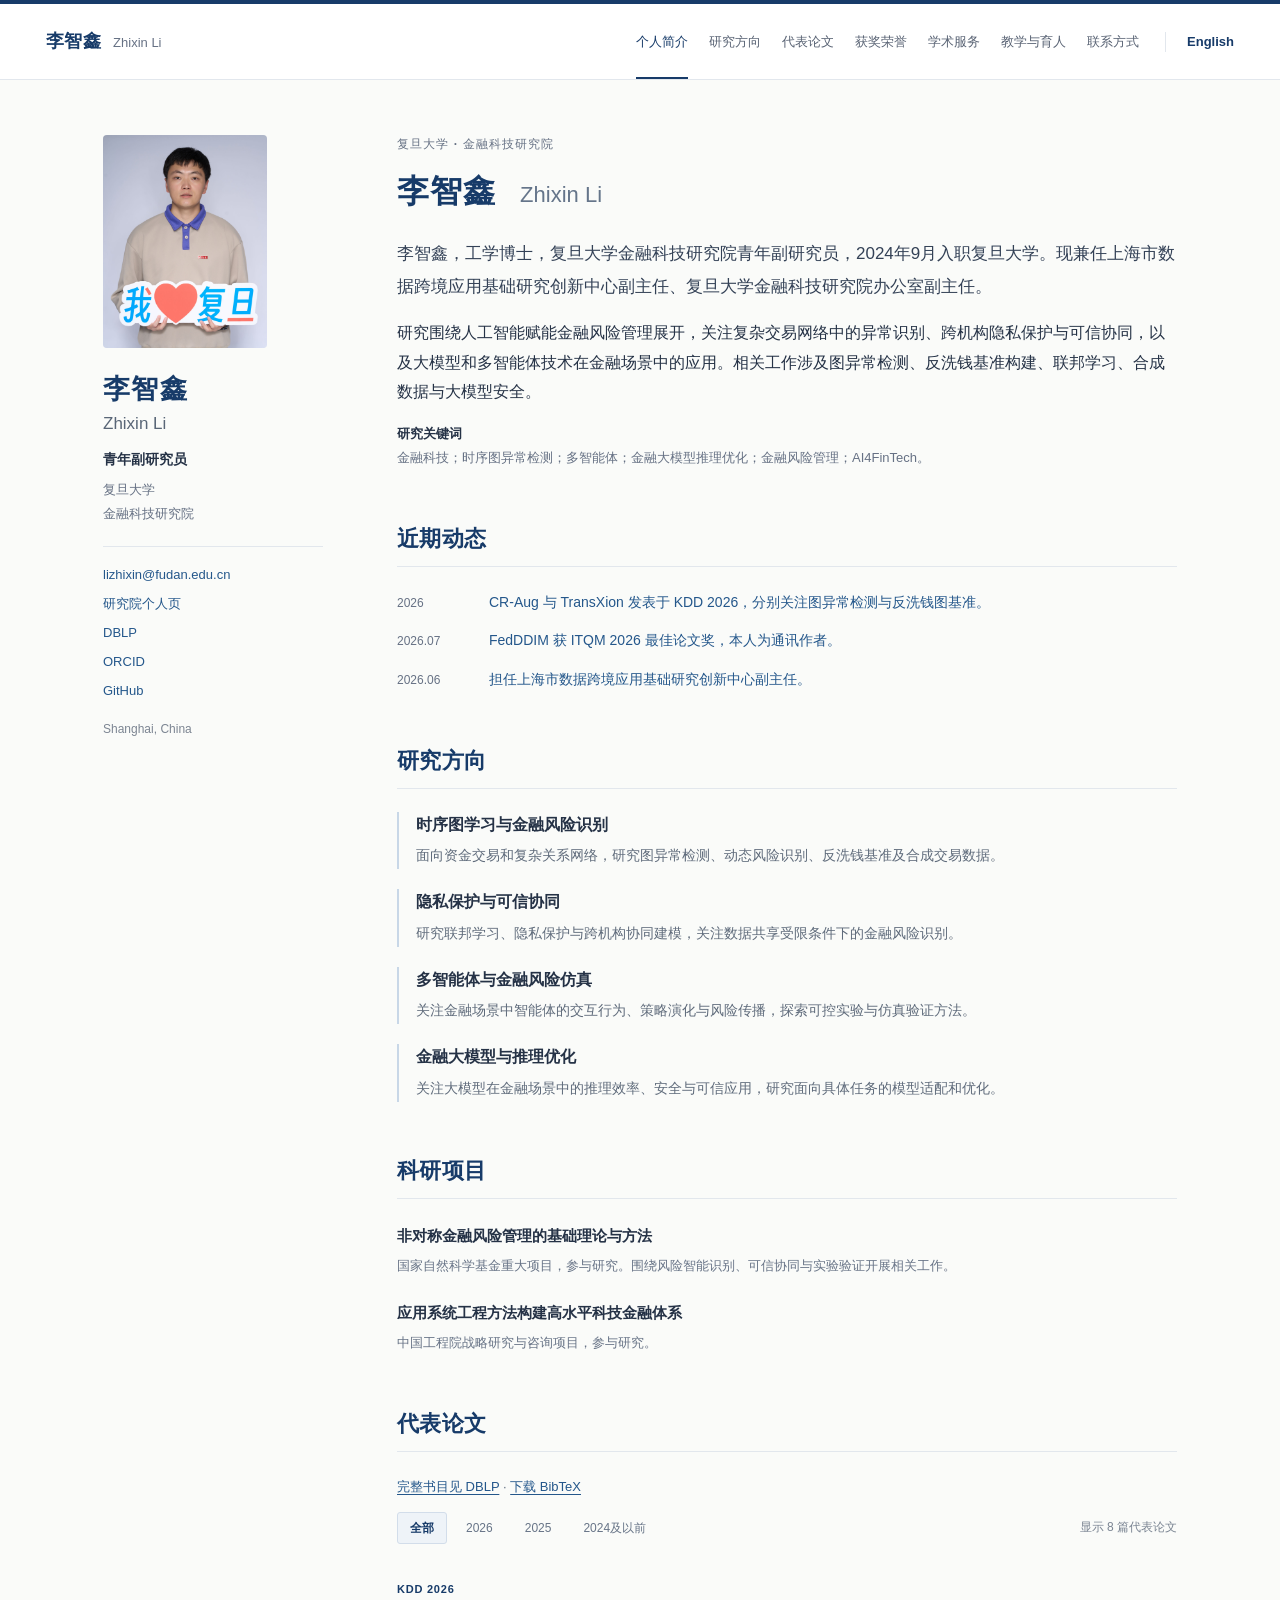
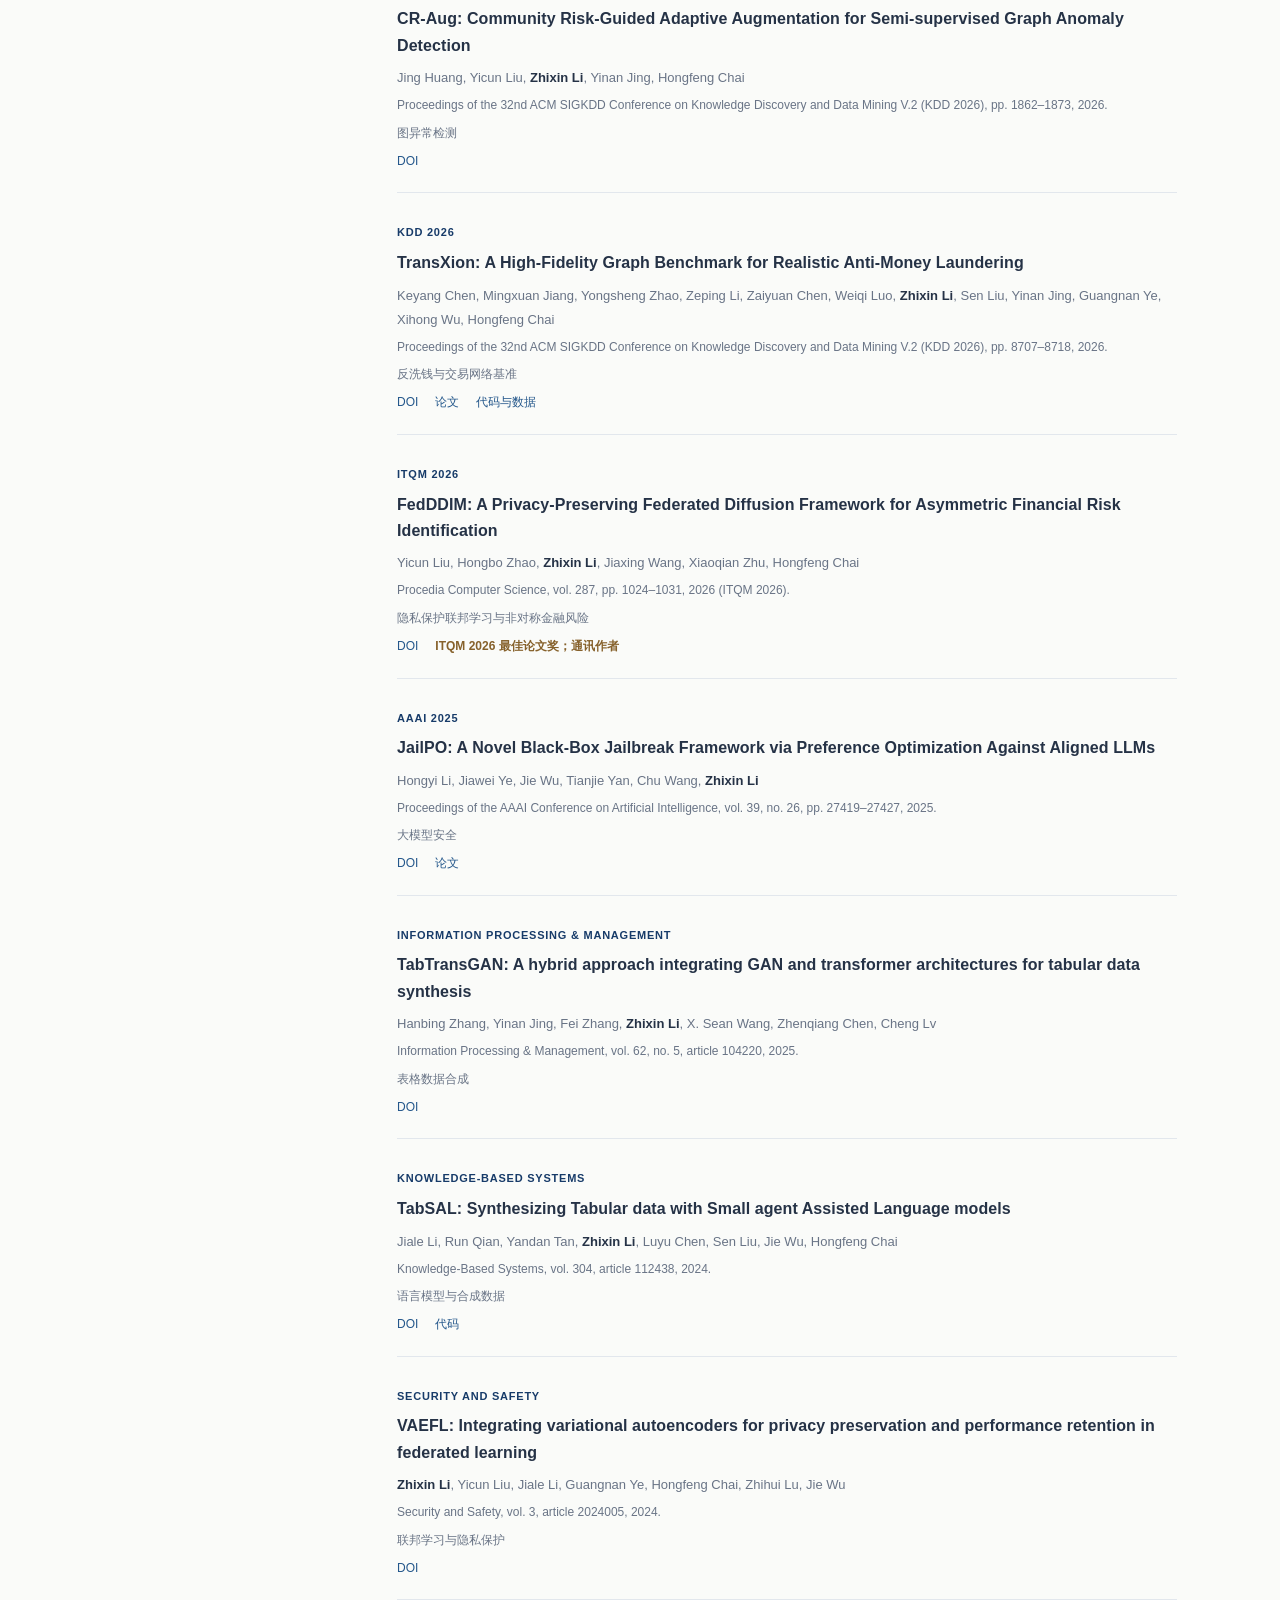
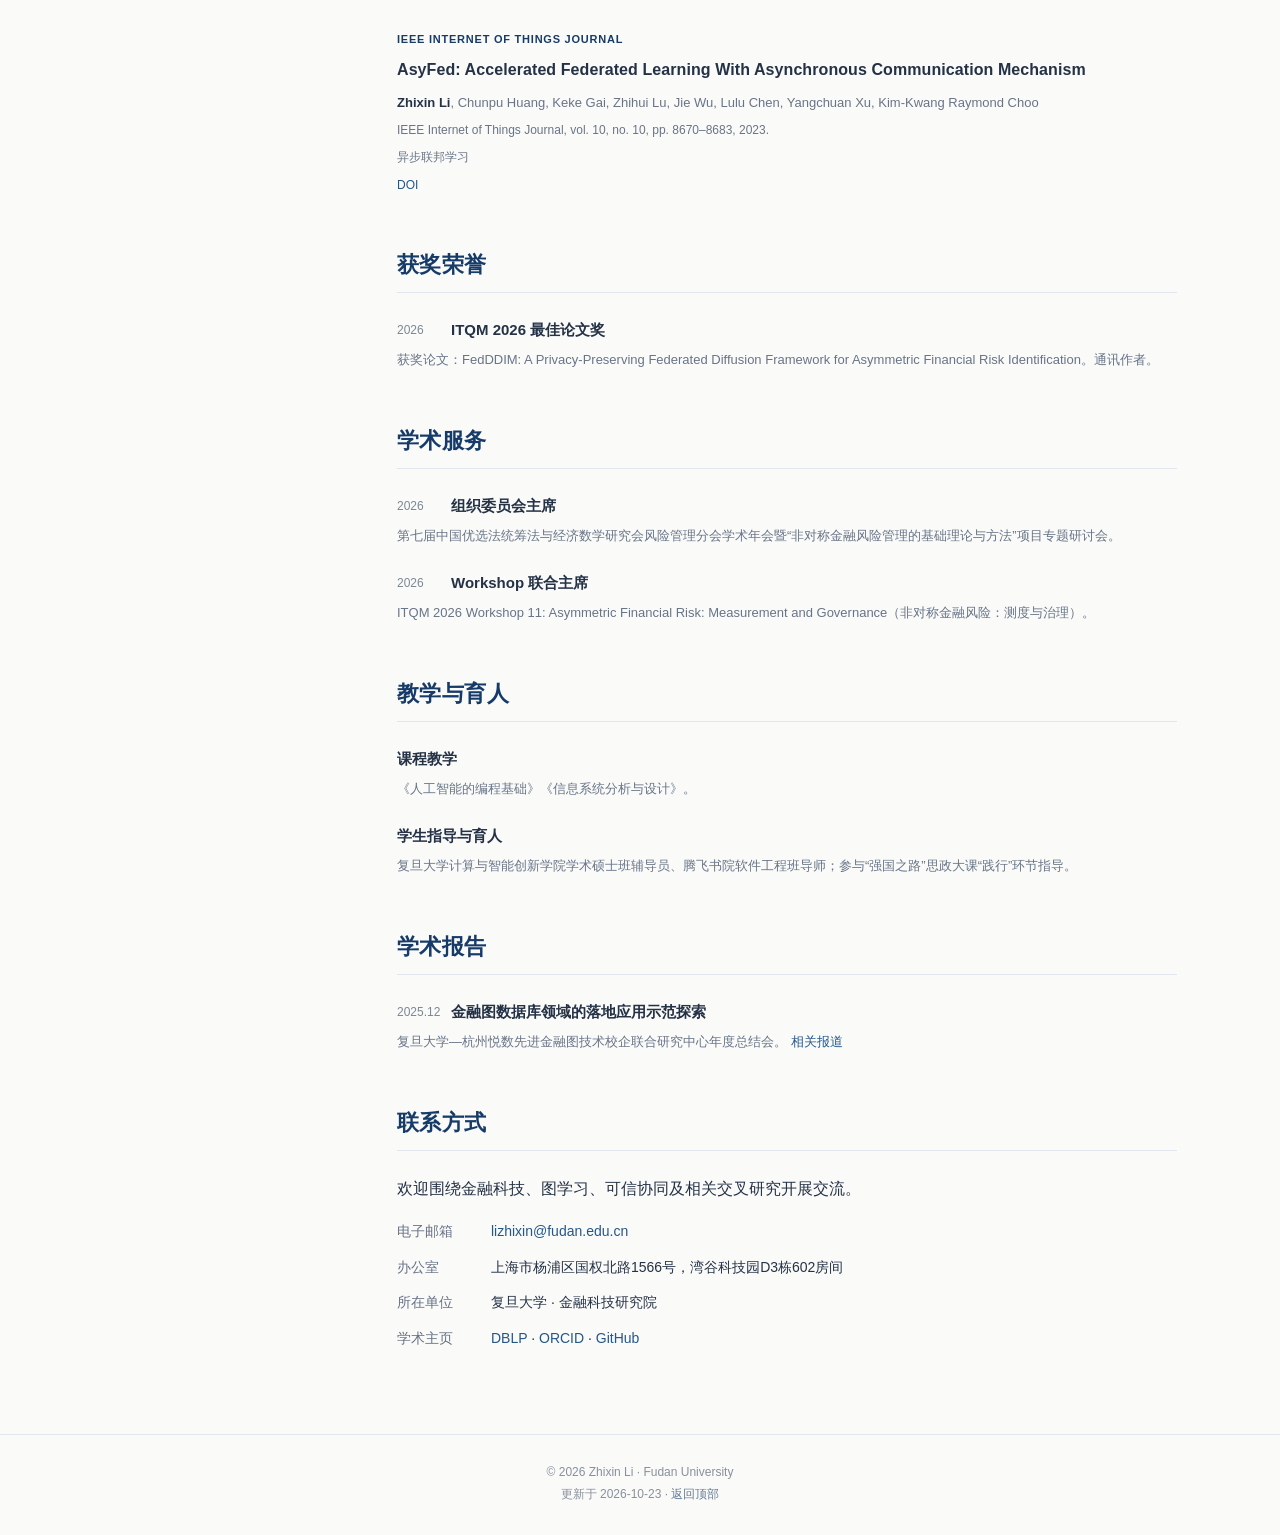
==== index.html @ 771b9206 "Publish academic homepage from original 2026-10-23 archive" ====
<!doctype html>
<html lang="zh-CN">
<head>
  <meta charset="utf-8">
  <meta name="viewport" content="width=device-width, initial-scale=1">
  <meta name="description" content="李智鑫，复旦大学金融科技研究院青年副研究员。研究方向包括金融科技、时序图异常检测、多智能体、金融大模型推理优化与金融风险管理。">
  <meta name="author" content="Zhixin Li">
  <meta name="theme-color" content="#173b69">
  <meta name="color-scheme" content="light">
  <meta property="og:type" content="profile">
  <meta property="og:title" content="李智鑫 | 复旦大学 · 个人主页">
  <meta property="og:description" content="李智鑫，复旦大学金融科技研究院青年副研究员。研究方向包括金融科技、时序图异常检测、多智能体、金融大模型推理优化与金融风险管理。">
  <meta property="og:url" content="https://jack-lizhixin.github.io/">
  <title>李智鑫 | 复旦大学 · 个人主页</title>
  <link rel="canonical" href="https://jack-lizhixin.github.io/">
  <link rel="alternate" hreflang="zh-CN" href="https://jack-lizhixin.github.io/chinese/">
  <link rel="alternate" hreflang="en" href="https://jack-lizhixin.github.io/english/">
  <link rel="alternate" hreflang="x-default" href="https://jack-lizhixin.github.io/">
  <link rel="icon" href="assets/favicon.svg" type="image/svg+xml">
  <link rel="stylesheet" href="assets/style.css">
  <script type="application/ld+json">{"@context": "https://schema.org", "@type": "Person", "name": "Zhixin Li", "alternateName": "李智鑫", "jobTitle": "Associate Researcher (Young Scholar)", "affiliation": {"@type": "Organization", "name": "Fudan University"}, "email": "lizhixin@fudan.edu.cn", "url": "https://jack-lizhixin.github.io/", "sameAs": ["https://dblp.org/pid/82/7406-3.html", "https://orcid.org/0000-0002-9646-3047", "https://github.com/Jack-lizhiXin", "https://fintech.fudan.edu.cn/info/1005/1367.htm"]}</script>
  <script src="assets/site.js" defer></script>
</head>
<body data-lang="zh" id="top">
  <a class="skip-link" href="#main-content">跳至正文</a>
  <header class="site-header"><div class="header-inner">
    <a class="site-brand" href="index.html">李智鑫 <span>Zhixin Li</span></a>
    <nav class="site-nav" aria-label="主导航"><a href="#about">个人简介</a><a href="#research">研究方向</a><a href="#publications">代表论文</a><a href="#honors">获奖荣誉</a><a href="#service">学术服务</a><a href="#teaching">教学与育人</a><a href="#contact">联系方式</a></nav>
    <a class="language-switch" href="english/index.html" lang="en" hreflang="en">English</a>
  </div></header>
  <div class="page-shell">
    <aside class="profile" aria-label="个人信息">
      <img class="profile-photo" src="assets/zhixin-li.jpg" width="2048" height="3072" alt="李智鑫在复旦大学" fetchpriority="high">
      <h2 class="profile-name">李智鑫</h2>
      <p class="profile-name-en">Zhixin Li</p>
      <p class="profile-position">青年副研究员</p>
      <p class="profile-meta">复旦大学<br>金融科技研究院</p>
      <ul class="profile-links">
        <li><a href="mailto:lizhixin@fudan.edu.cn">lizhixin@fudan.edu.cn</a></li>
        <li><a href="https://fintech.fudan.edu.cn/info/1005/1367.htm">研究院个人页</a></li>
        <li><a href="https://dblp.org/pid/82/7406-3.html">DBLP</a></li>
        <li><a href="https://orcid.org/0000-0002-9646-3047">ORCID</a></li>
        <li><a href="https://github.com/Jack-lizhiXin">GitHub</a></li>
      </ul>
      <p class="profile-location">Shanghai, China</p>
    </aside>
    <main id="main-content"><section class="section" id="about" aria-labelledby="heading-about"><p class="eyebrow">复旦大学 · 金融科技研究院</p><h1 id="heading-about">李智鑫 <span>Zhixin Li</span></h1><p class="lead">李智鑫，工学博士，复旦大学金融科技研究院青年副研究员，2024年9月入职复旦大学。现兼任上海市数据跨境应用基础研究创新中心副主任、复旦大学金融科技研究院办公室副主任。</p><p class="bio-paragraph">研究围绕人工智能赋能金融风险管理展开，关注复杂交易网络中的异常识别、跨机构隐私保护与可信协同，以及大模型和多智能体技术在金融场景中的应用。相关工作涉及图异常检测、反洗钱基准构建、联邦学习、合成数据与大模型安全。</p><p class="section-note"><strong>研究关键词</strong><br>金融科技；时序图异常检测；多智能体；金融大模型推理优化；金融风险管理；AI4FinTech。</p></section><section class="section" id="news" aria-labelledby="heading-news"><h2 class="section-heading" id="heading-news">近期动态</h2><ul class="news-list"><li><time>2026</time><div><a href="#publications">CR-Aug 与 TransXion 发表于 KDD 2026，分别关注图异常检测与反洗钱图基准。</a></div></li><li><time>2026.07</time><div><a href="#honors">FedDDIM 获 ITQM 2026 最佳论文奖，本人为通讯作者。</a></div></li><li><time>2026.06</time><div><a href="#about">担任上海市数据跨境应用基础研究创新中心副主任。</a></div></li></ul></section><section class="section" id="research" aria-labelledby="heading-research"><h2 class="section-heading" id="heading-research">研究方向</h2><ul class="research-list"><li><h3>时序图学习与金融风险识别</h3><p>面向资金交易和复杂关系网络，研究图异常检测、动态风险识别、反洗钱基准及合成交易数据。</p></li><li><h3>隐私保护与可信协同</h3><p>研究联邦学习、隐私保护与跨机构协同建模，关注数据共享受限条件下的金融风险识别。</p></li><li><h3>多智能体与金融风险仿真</h3><p>关注金融场景中智能体的交互行为、策略演化与风险传播，探索可控实验与仿真验证方法。</p></li><li><h3>金融大模型与推理优化</h3><p>关注大模型在金融场景中的推理效率、安全与可信应用，研究面向具体任务的模型适配和优化。</p></li></ul></section><section class="section" id="projects" aria-labelledby="heading-projects"><h2 class="section-heading" id="heading-projects">科研项目</h2><ul class="detail-list"><li><h3>非对称金融风险管理的基础理论与方法</h3><p>国家自然科学基金重大项目，参与研究。围绕风险智能识别、可信协同与实验验证开展相关工作。</p></li>
<li><h3>应用系统工程方法构建高水平科技金融体系</h3><p>中国工程院战略研究与咨询项目，参与研究。</p></li></ul></section><section class="section" id="publications" aria-labelledby="heading-publications"><h2 class="section-heading" id="heading-publications">代表论文</h2><p class="section-note"><a href="https://dblp.org/pid/82/7406-3.html">完整书目见 DBLP</a> · <a href="publications.bib" download>下载 BibTeX</a></p><div class="publication-toolbar"><div class="year-filters" role="group" aria-label="按发表年份筛选论文"><button class="year-filter" type="button" data-year="all" aria-pressed="true" aria-controls="publication-list">全部</button><button class="year-filter" type="button" data-year="2026" aria-pressed="false" aria-controls="publication-list">2026</button><button class="year-filter" type="button" data-year="2025" aria-pressed="false" aria-controls="publication-list">2025</button><button class="year-filter" type="button" data-year="earlier" aria-pressed="false" aria-controls="publication-list">2024及以前</button></div><span id="publication-count" role="status" aria-live="polite" data-zh-template="显示 {n} 篇代表论文" data-en-template="{n} selected publications">显示 8 篇代表论文</span></div><ol class="publication-list" id="publication-list"><li class="publication" data-year="2026" id="paper-cr-aug"><span class="pub-venue">KDD 2026</span><h3 class="pub-title"><a href="https://doi.org/10.1145/3770855.3818003">CR-Aug: Community Risk-Guided Adaptive Augmentation for Semi-supervised Graph Anomaly Detection</a></h3><p class="pub-authors">Jing Huang, Yicun Liu, <strong>Zhixin Li</strong>, Yinan Jing, Hongfeng Chai</p><p class="pub-meta">Proceedings of the 32nd ACM SIGKDD Conference on Knowledge Discovery and Data Mining V.2 (KDD 2026), pp. 1862–1873, 2026.</p><p class="pub-meta">图异常检测</p><p class="pub-links"><a href="https://doi.org/10.1145/3770855.3818003">DOI</a></p></li>
<li class="publication" data-year="2026" id="paper-transxion"><span class="pub-venue">KDD 2026</span><h3 class="pub-title"><a href="https://doi.org/10.1145/3770855.3817550">TransXion: A High-Fidelity Graph Benchmark for Realistic Anti-Money Laundering</a></h3><p class="pub-authors">Keyang Chen, Mingxuan Jiang, Yongsheng Zhao, Zeping Li, Zaiyuan Chen, Weiqi Luo, <strong>Zhixin Li</strong>, Sen Liu, Yinan Jing, Guangnan Ye, Xihong Wu, Hongfeng Chai</p><p class="pub-meta">Proceedings of the 32nd ACM SIGKDD Conference on Knowledge Discovery and Data Mining V.2 (KDD 2026), pp. 8707–8718, 2026.</p><p class="pub-meta">反洗钱与交易网络基准</p><p class="pub-links"><a href="https://doi.org/10.1145/3770855.3817550">DOI</a> <a href="https://arxiv.org/abs/2604.17420">论文</a> <a href="https://github.com/chaos-max/TransXion">代码与数据</a></p></li>
<li class="publication" data-year="2026" id="paper-fedddim"><span class="pub-venue">ITQM 2026</span><h3 class="pub-title"><a href="https://doi.org/10.1016/j.procs.2026.08.143">FedDDIM: A Privacy-Preserving Federated Diffusion Framework for Asymmetric Financial Risk Identification</a></h3><p class="pub-authors">Yicun Liu, Hongbo Zhao, <strong>Zhixin Li</strong>, Jiaxing Wang, Xiaoqian Zhu, Hongfeng Chai</p><p class="pub-meta">Procedia Computer Science, vol. 287, pp. 1024–1031, 2026 (ITQM 2026).</p><p class="pub-meta">隐私保护联邦学习与非对称金融风险</p><p class="pub-links"><a href="https://doi.org/10.1016/j.procs.2026.08.143">DOI</a><span class="pub-award">ITQM 2026 最佳论文奖；通讯作者</span></p></li>
<li class="publication" data-year="2025" id="paper-jailpo"><span class="pub-venue">AAAI 2025</span><h3 class="pub-title"><a href="https://doi.org/10.1609/aaai.v39i26.34953">JailPO: A Novel Black-Box Jailbreak Framework via Preference Optimization Against Aligned LLMs</a></h3><p class="pub-authors">Hongyi Li, Jiawei Ye, Jie Wu, Tianjie Yan, Chu Wang, <strong>Zhixin Li</strong></p><p class="pub-meta">Proceedings of the AAAI Conference on Artificial Intelligence, vol. 39, no. 26, pp. 27419–27427, 2025.</p><p class="pub-meta">大模型安全</p><p class="pub-links"><a href="https://doi.org/10.1609/aaai.v39i26.34953">DOI</a> <a href="https://ojs.aaai.org/index.php/AAAI/article/view/34953">论文</a></p></li>
<li class="publication" data-year="2025" id="paper-tabtransgan"><span class="pub-venue">Information Processing &amp; Management</span><h3 class="pub-title"><a href="https://doi.org/10.1016/j.ipm.2025.104220">TabTransGAN: A hybrid approach integrating GAN and transformer architectures for tabular data synthesis</a></h3><p class="pub-authors">Hanbing Zhang, Yinan Jing, Fei Zhang, <strong>Zhixin Li</strong>, X. Sean Wang, Zhenqiang Chen, Cheng Lv</p><p class="pub-meta">Information Processing &amp; Management, vol. 62, no. 5, article 104220, 2025.</p><p class="pub-meta">表格数据合成</p><p class="pub-links"><a href="https://doi.org/10.1016/j.ipm.2025.104220">DOI</a></p></li>
<li class="publication" data-year="2024" id="paper-tabsal"><span class="pub-venue">Knowledge-Based Systems</span><h3 class="pub-title"><a href="https://doi.org/10.1016/j.knosys.2024.112438">TabSAL: Synthesizing Tabular data with Small agent Assisted Language models</a></h3><p class="pub-authors">Jiale Li, Run Qian, Yandan Tan, <strong>Zhixin Li</strong>, Luyu Chen, Sen Liu, Jie Wu, Hongfeng Chai</p><p class="pub-meta">Knowledge-Based Systems, vol. 304, article 112438, 2024.</p><p class="pub-meta">语言模型与合成数据</p><p class="pub-links"><a href="https://doi.org/10.1016/j.knosys.2024.112438">DOI</a> <a href="https://github.com/Rosher299/TabSAL_benchmark">代码</a></p></li>
<li class="publication" data-year="2024" id="paper-vaefl"><span class="pub-venue">Security and Safety</span><h3 class="pub-title"><a href="https://doi.org/10.1051/sands/2024005">VAEFL: Integrating variational autoencoders for privacy preservation and performance retention in federated learning</a></h3><p class="pub-authors"><strong>Zhixin Li</strong>, Yicun Liu, Jiale Li, Guangnan Ye, Hongfeng Chai, Zhihui Lu, Jie Wu</p><p class="pub-meta">Security and Safety, vol. 3, article 2024005, 2024.</p><p class="pub-meta">联邦学习与隐私保护</p><p class="pub-links"><a href="https://doi.org/10.1051/sands/2024005">DOI</a></p></li>
<li class="publication" data-year="2023" id="paper-asyfed"><span class="pub-venue">IEEE Internet of Things Journal</span><h3 class="pub-title"><a href="https://doi.org/10.1109/JIOT.2022.3231913">AsyFed: Accelerated Federated Learning With Asynchronous Communication Mechanism</a></h3><p class="pub-authors"><strong>Zhixin Li</strong>, Chunpu Huang, Keke Gai, Zhihui Lu, Jie Wu, Lulu Chen, Yangchuan Xu, Kim-Kwang Raymond Choo</p><p class="pub-meta">IEEE Internet of Things Journal, vol. 10, no. 10, pp. 8670–8683, 2023.</p><p class="pub-meta">异步联邦学习</p><p class="pub-links"><a href="https://doi.org/10.1109/JIOT.2022.3231913">DOI</a></p></li></ol></section><section class="section" id="honors" aria-labelledby="heading-honors"><h2 class="section-heading" id="heading-honors">获奖荣誉</h2><ul class="detail-list"><li><h3><span class="item-year">2026</span>ITQM 2026 最佳论文奖</h3><p>获奖论文：FedDDIM: A Privacy-Preserving Federated Diffusion Framework for Asymmetric Financial Risk Identification。通讯作者。</p></li></ul></section><section class="section" id="service" aria-labelledby="heading-service"><h2 class="section-heading" id="heading-service">学术服务</h2><ul class="detail-list"><li><h3><span class="item-year">2026</span>组织委员会主席</h3><p>第七届中国优选法统筹法与经济数学研究会风险管理分会学术年会暨“非对称金融风险管理的基础理论与方法”项目专题研讨会。</p></li>
<li><h3><span class="item-year">2026</span>Workshop 联合主席</h3><p>ITQM 2026 Workshop 11: Asymmetric Financial Risk: Measurement and Governance（非对称金融风险：测度与治理）。</p></li></ul></section><section class="section" id="teaching" aria-labelledby="heading-teaching"><h2 class="section-heading" id="heading-teaching">教学与育人</h2><ul class="detail-list"><li><h3>课程教学</h3><p>《人工智能的编程基础》《信息系统分析与设计》。</p></li>
<li><h3>学生指导与育人</h3><p>复旦大学计算与智能创新学院学术硕士班辅导员、腾飞书院软件工程班导师；参与“强国之路”思政大课“践行”环节指导。</p></li></ul></section><section class="section" id="talks" aria-labelledby="heading-talks"><h2 class="section-heading" id="heading-talks">学术报告</h2><ul class="detail-list"><li><h3><span class="item-year">2025.12</span>金融图数据库领域的落地应用示范探索</h3><p>复旦大学—杭州悦数先进金融图技术校企联合研究中心年度总结会。 <a href="https://fintech.fudan.edu.cn/info/1002/1627.htm">相关报道</a></p></li></ul></section><section class="section" id="contact" aria-labelledby="heading-contact"><h2 class="section-heading" id="heading-contact">联系方式</h2><p>欢迎围绕金融科技、图学习、可信协同及相关交叉研究开展交流。</p><dl class="contact-list"><dt>电子邮箱</dt><dd><a href="mailto:lizhixin@fudan.edu.cn">lizhixin@fudan.edu.cn</a></dd><dt>办公室</dt><dd>上海市杨浦区国权北路1566号，湾谷科技园D3栋602房间</dd><dt>所在单位</dt><dd>复旦大学 · 金融科技研究院</dd><dt>学术主页</dt><dd><a href="https://dblp.org/pid/82/7406-3.html">DBLP</a> · <a href="https://orcid.org/0000-0002-9646-3047">ORCID</a> · <a href="https://github.com/Jack-lizhiXin">GitHub</a></dd></dl></section></main>
  </div>
  <footer class="site-footer"><div>© 2026 Zhixin Li · Fudan University</div><div>更新于 2026-10-23 · <a href="#top">返回顶部</a></div></footer>
</body>
</html>
---- assets/style.css ----
/* Original academic homepage styling. No external fonts or frameworks. */
:root {
  color-scheme: light;
  --ink: #253246;
  --muted: #667184;
  --navy: #173b69;
  --link: #24578b;
  --line: #e2e7ed;
  --paper: #fff;
  --canvas: #fafbf9;
  --soft: #eef3f8;
  --header-height: 80px;
}

* { box-sizing: border-box; }
html { scroll-behavior: smooth; scroll-padding-top: 112px; }
body {
  margin: 0;
  color: var(--ink);
  background: var(--canvas);
  font-family: -apple-system, BlinkMacSystemFont, "Segoe UI", "PingFang SC", "Hiragino Sans GB", "Microsoft YaHei", sans-serif;
  font-size: 16px;
  line-height: 1.85;
  -webkit-font-smoothing: antialiased;
  overflow-wrap: break-word;
}
button, input { font: inherit; }
button { -webkit-tap-highlight-color: transparent; }
a { color: var(--link); text-decoration-thickness: 1px; text-underline-offset: 3px; }
a:hover { color: var(--navy); text-decoration: underline; }
a:focus-visible, button:focus-visible {
  outline: 3px solid #477cae;
  outline-offset: 4px;
  border-radius: 2px;
}
img { display: block; max-width: 100%; }
strong { color: var(--ink); font-weight: 650; }
button[hidden], [hidden] { display: none !important; }

.skip-link {
  position: fixed;
  z-index: 100;
  top: 12px;
  left: 16px;
  padding: 8px 16px;
  color: #fff;
  background: var(--navy);
  transform: translateY(-180%);
}
.skip-link:focus { transform: translateY(0); color: #fff; }

.site-header {
  position: sticky;
  z-index: 20;
  top: 0;
  border-top: 4px solid var(--navy);
  border-bottom: 1px solid var(--line);
  background: rgba(255, 255, 255, .98);
}
.header-inner {
  display: flex;
  align-items: center;
  gap: 26px;
  max-width: 1256px;
  min-height: 75px;
  padding: 0 34px;
  margin: 0 auto;
}
.site-brand {
  flex: 0 0 auto;
  color: var(--navy);
  font-size: 18px;
  font-weight: 700;
  letter-spacing: .015em;
  text-decoration: none;
  white-space: nowrap;
}
.site-brand span { margin-left: 7px; color: var(--muted); font-size: 13px; font-weight: 450; letter-spacing: 0; }
.site-nav {
  display: flex;
  flex: 1 1 auto;
  align-items: center;
  justify-content: flex-end;
  min-width: 0;
  gap: 21px;
  scrollbar-width: thin;
}
.site-nav a {
  position: relative;
  flex: 0 0 auto;
  padding: 25px 0 24px;
  color: #596374;
  font-size: 13px;
  font-weight: 500;
  line-height: 24px;
  text-decoration: none;
  white-space: nowrap;
}
.site-nav a::after {
  position: absolute;
  bottom: -1px;
  left: 0;
  width: 100%;
  height: 2px;
  background: var(--navy);
  content: "";
  transform: scaleX(0);
  transition: transform .16s ease;
}
.site-nav a:hover, .site-nav a[aria-current="location"] { color: var(--navy); }
.site-nav a:hover::after, .site-nav a[aria-current="location"]::after { transform: scaleX(1); }
.language-switch {
  flex: 0 0 auto;
  padding-left: 21px;
  border-left: 1px solid var(--line);
  color: var(--navy);
  font-size: 13px;
  font-weight: 600;
  line-height: 20px;
  text-decoration: none;
  white-space: nowrap;
}

.page-shell {
  display: grid;
  grid-template-columns: 220px minmax(0, 780px);
  align-items: start;
  gap: 74px;
  max-width: 1142px;
  padding: 55px 34px 82px;
  margin: 0 auto;
}
.profile {
  position: sticky;
  top: 120px;
  min-width: 0;
  padding-bottom: 12px;
  color: var(--muted);
}
.profile-photo {
  width: 164px;
  height: 213px;
  margin: 0 0 23px;
  border-radius: 4px;
  background: #e8edf2;
  object-fit: cover;
  object-position: center 22%;
}
.profile-name { margin: 0; color: var(--navy); font-size: 27px; font-weight: 650; line-height: 1.4; letter-spacing: .055em; }
.profile-name-en { margin: 2px 0 12px; color: #596677; font-size: 17px; line-height: 1.5; }
.profile-position { margin: 0 0 7px; color: var(--ink); font-size: 14px; font-weight: 600; line-height: 1.65; }
.profile-meta { margin: 0; font-size: 13px; line-height: 1.85; }
.profile-links { display: grid; gap: 8px; padding: 18px 0 0; margin: 20px 0 0; border-top: 1px solid var(--line); list-style: none; font-size: 13px; line-height: 1.6; }
.profile-links a { display: inline-block; text-decoration: none; }
.profile-links a:hover { text-decoration: underline; }
.profile-location { margin: 19px 0 0; color: #7c8592; font-size: 12px; line-height: 1.6; }

main { min-width: 0; }
.section { margin: 0 0 52px; scroll-margin-top: 112px; }
.section:last-child { margin-bottom: 0; }
.section p { margin: 0 0 15px; }
.eyebrow { color: var(--muted); font-size: 12px; font-weight: 550; letter-spacing: .09em; line-height: 1.6; }
h1 { margin: 10px 0 23px; color: var(--navy); font-size: 32px; font-weight: 650; line-height: 1.4; letter-spacing: .025em; }
h1 span { display: inline-block; margin-left: 15px; color: #65758a; font-size: 22px; font-weight: 400; letter-spacing: 0; }
.lead { color: #334156; font-size: 17px; line-height: 1.95; }
.section-heading { margin: 0 0 23px; padding: 0 0 11px; border-bottom: 1px solid var(--line); color: var(--navy); font-size: 22px; font-weight: 650; line-height: 1.5; letter-spacing: .02em; }
.section-heading small { margin-left: 9px; color: var(--muted); font-size: 13px; font-weight: 400; letter-spacing: 0; }
.section-note { color: var(--muted); font-size: 13px; }

.news-list { display: grid; gap: 13px; padding: 0; margin: 0; list-style: none; }
.news-list li { display: grid; grid-template-columns: 76px minmax(0, 1fr); align-items: baseline; gap: 16px; font-size: 14px; line-height: 1.8; }
.news-list time { color: var(--muted); font-size: 12px; font-variant-numeric: tabular-nums; }
.news-list a { text-decoration: none; }
.news-list a:hover { text-decoration: underline; }

.research-list { display: grid; gap: 20px; padding: 0; margin: 0; list-style: none; }
.research-list li { padding-left: 17px; border-left: 2px solid #c8d7e7; }
.research-list h3 { margin: 0 0 6px; color: var(--ink); font-size: 16px; font-weight: 650; line-height: 1.6; }
.research-list p { margin: 0; color: #5f6b7b; font-size: 14px; line-height: 1.85; }

.publication-toolbar { display: flex; align-items: center; justify-content: space-between; flex-wrap: wrap; gap: 12px 18px; margin: -2px 0 6px; }
.year-filters { display: none; flex-wrap: wrap; gap: 6px; }
.js .year-filters { display: flex; }
.year-filter { min-height: 32px; padding: 4px 12px; border: 1px solid transparent; border-radius: 3px; color: #677487; background: transparent; font-size: 12px; line-height: 1.7; cursor: pointer; }
.year-filter:hover { color: var(--navy); background: #f0f3f7; }
.year-filter[aria-pressed="true"] { border-color: #d2ddea; color: var(--navy); background: var(--soft); font-weight: 600; }
#publication-count { color: #7a8492; font-size: 12px; line-height: 1.6; }
.publication-list { padding: 0; margin: 0; list-style: none; }
.publication { padding: 23px 0 21px; border-bottom: 1px solid var(--line); }
.publication:last-child { padding-bottom: 0; border-bottom: 0; }
.pub-venue { display: inline-block; margin-bottom: 8px; color: var(--navy); font-size: 11px; font-weight: 700; line-height: 1.7; letter-spacing: .07em; text-transform: uppercase; }
.pub-title { margin: 0 0 7px; color: var(--ink); font-size: 16px; font-weight: 650; line-height: 1.65; letter-spacing: .005em; }
.pub-title a { color: inherit; text-decoration: none; }
.pub-title a:hover { color: var(--link); text-decoration: underline; }
.publication .pub-authors { margin: 0 0 5px; color: #697486; font-size: 13px; line-height: 1.85; }
.pub-authors strong { font-weight: 650; }
.publication .pub-meta { margin: 0 0 7px; color: #697486; font-size: 12px; line-height: 1.7; }
.publication .pub-links { display: flex; align-items: baseline; flex-wrap: wrap; gap: 6px 17px; margin: 8px 0 0; font-size: 12px; line-height: 1.7; }
.pub-links a { text-decoration: none; }
.pub-links a:hover { text-decoration: underline; }
.pub-award { color: #86612b; font-size: 12px; font-weight: 600; }

.detail-list { display: grid; gap: 21px; padding: 0; margin: 0; list-style: none; }
.detail-list h3 { margin: 0 0 5px; color: var(--ink); font-size: 15px; font-weight: 600; line-height: 1.8; }
.item-year { display: inline-block; min-width: 43px; margin-right: 11px; color: #7c8795; font-size: 12px; font-weight: 450; font-variant-numeric: tabular-nums; vertical-align: 1px; }
.detail-list p { margin: 0; color: #687487; font-size: 13px; line-height: 1.85; }
.detail-list a { text-decoration: none; }
.detail-list a:hover { text-decoration: underline; }
.contact-list { display: grid; grid-template-columns: 77px minmax(0, 1fr); gap: 10px 17px; margin: 0; font-size: 14px; line-height: 1.85; }
.contact-list dt { color: var(--muted); }
.contact-list dd { margin: 0; }
.contact-list a { text-decoration: none; }
.contact-list a:hover { text-decoration: underline; }
.site-footer { padding: 27px 34px 30px; border-top: 1px solid var(--line); color: #87909c; font-size: 12px; line-height: 1.8; text-align: center; }
.site-footer p { margin: 0; }
.site-footer a { color: #637b95; text-decoration: none; }
.back-to-top { display: block; width: fit-content; margin: 36px 0 0 auto; color: #7a8594; font-size: 12px; text-decoration: none; }

/* A slightly wider rhythm keeps long English titles and navigation readable. */
body[data-lang="en"] { line-height: 1.75; }
body[data-lang="en"] .site-nav { gap: 18px; }
body[data-lang="en"] .site-nav a { font-size: 12px; }
body[data-lang="en"] .lead { line-height: 1.85; }
body[data-lang="en"] .profile-name { font-size: 24px; letter-spacing: 0; }
body[data-lang="en"] .profile-position { font-size: 13px; }

@media (max-width: 1100px) {
  .header-inner { gap: 20px; padding-right: 25px; padding-left: 25px; }
  .site-brand span { display: none; }
  .site-nav, body[data-lang="en"] .site-nav { gap: 17px; }
  .language-switch { padding-left: 17px; }
  .page-shell { grid-template-columns: 190px minmax(0, 1fr); gap: 47px; padding-right: 30px; padding-left: 30px; }
}

@media (max-width: 820px) {
  :root { --header-height: 108px; }
  html { scroll-padding-top: 132px; }
  .header-inner { display: grid; grid-template-columns: minmax(0, 1fr) auto; gap: 0 22px; min-height: 0; padding: 0 24px; }
  .site-brand { grid-column: 1; grid-row: 1; padding: 14px 0 8px; font-size: 17px; }
  .site-brand span { display: inline; }
  .language-switch { grid-column: 2; grid-row: 1; margin-top: 5px; padding-left: 18px; }
  .site-nav, body[data-lang="en"] .site-nav { grid-column: 1 / -1; grid-row: 2; justify-content: flex-start; gap: 24px; overflow-x: auto; overscroll-behavior-x: contain; scrollbar-width: none; }
  .site-nav::-webkit-scrollbar { display: none; }
  .site-nav a, body[data-lang="en"] .site-nav a { padding: 11px 0 14px; font-size: 12px; }
  .site-nav a::after { bottom: 0; }
  .page-shell { grid-template-columns: 170px minmax(0, 1fr); gap: 32px; padding: 37px 24px 62px; }
  .profile { top: 135px; }
  .profile-photo { width: 144px; height: 187px; }
  .profile-name { font-size: 25px; }
  .profile-name-en { font-size: 15px; }
  .profile-links { font-size: 12px; }
  .section { margin-bottom: 44px; scroll-margin-top: 132px; }
  h1 { font-size: 28px; }
  h1 span { margin-left: 9px; font-size: 20px; }
  .lead { font-size: 16px; }
}

@media (max-width: 640px) {
  body { font-size: 15px; line-height: 1.9; }
  .header-inner { padding-right: 20px; padding-left: 20px; }
  .page-shell { display: block; padding: 29px 22px 48px; }
  .profile { position: static; display: grid; grid-template-columns: 104px minmax(0, 1fr); align-items: start; gap: 0 22px; padding: 0 0 26px; margin-bottom: 32px; border-bottom: 1px solid var(--line); }
  .profile-photo { grid-column: 1; grid-row: 1 / 6; width: 104px; height: 135px; margin: 1px 0 0; }
  .profile-name { grid-column: 2; grid-row: 1; font-size: 24px; line-height: 1.35; }
  .profile-name-en { grid-column: 2; grid-row: 2; margin: 2px 0 9px; font-size: 14px; }
  .profile-position { grid-column: 2; grid-row: 3; margin: 0 0 5px; font-size: 12px; }
  .profile-meta { grid-column: 2; grid-row: 4 / 6; font-size: 12px; line-height: 1.8; }
  .profile-links { grid-column: 1 / -1; grid-row: 6; display: flex; flex-wrap: wrap; gap: 9px 19px; padding: 0; margin: 20px 0 0; border: 0; font-size: 12px; }
  .profile-location { grid-column: 1 / -1; grid-row: 7; margin: 12px 0 0; font-size: 11px; }
  .eyebrow { font-size: 11px; }
  h1 { margin-top: 7px; margin-bottom: 18px; font-size: 27px; }
  h1 span { font-size: 19px; }
  .lead { font-size: 15px; }
  .section { margin-bottom: 39px; }
  .section-heading { margin-bottom: 20px; font-size: 20px; }
  .news-list { gap: 12px; }
  .news-list li { grid-template-columns: 60px minmax(0, 1fr); gap: 12px; font-size: 13px; }
  .news-list time { font-size: 11px; }
  .research-list h3 { font-size: 15px; }
  .research-list p { font-size: 13px; }
  .publication-toolbar { gap: 11px; }
  .year-filter { min-height: 36px; padding-right: 11px; padding-left: 11px; }
  #publication-count { font-size: 11px; }
  .publication { padding-top: 21px; padding-bottom: 19px; }
  .pub-title { font-size: 15px; line-height: 1.65; }
  .publication .pub-authors { font-size: 12px; }
  .pub-venue { font-size: 10px; }
  .detail-list h3 { font-size: 14px; }
  .contact-list { grid-template-columns: 62px minmax(0, 1fr); gap: 10px 12px; font-size: 13px; }
  .site-footer { padding: 23px 22px; font-size: 11px; }
  body[data-lang="en"] .profile-name { font-size: 22px; }
  body[data-lang="en"] .profile-position { font-size: 12px; }
}

@media (prefers-reduced-motion: reduce) {
  html { scroll-behavior: auto; }
  *, *::before, *::after { transition-duration: 0s !important; animation-duration: 0s !important; animation-iteration-count: 1 !important; }
}

@media print {
  @page { margin: 17mm 18mm; }
  body { background: #fff; color: #17202e; font-size: 10pt; line-height: 1.65; }
  .site-header, .skip-link, .publication-toolbar, .back-to-top { display: none !important; }
  .page-shell { display: block; max-width: none; padding: 0; }
  .profile { position: static; display: block; min-height: 92px; margin-bottom: 22px; padding-bottom: 16px; border-bottom: 1px solid #ccc; }
  .profile-photo { float: left; width: 66px; height: 86px; margin: 0 18px 0 0; }
  .profile-name { font-size: 18pt; }
  .profile-name-en { margin: 0 0 4px; font-size: 11pt; }
  .profile-position, .profile-meta { font-size: 9pt; }
  .profile-links, .profile-location { display: none; }
  .section { margin-bottom: 22px; }
  h1 { font-size: 19pt; margin-bottom: 12px; }
  h1 span { font-size: 14pt; }
  .lead { font-size: 10pt; }
  .section-heading { margin-bottom: 13px; padding-bottom: 5px; font-size: 14pt; break-after: avoid; }
  .publication { padding: 13px 0; break-inside: avoid; }
  .publication[hidden] { display: list-item !important; }
  .pub-title { font-size: 10pt; }
  .pub-venue, .publication .pub-authors, .publication .pub-meta, .publication .pub-links { font-size: 8pt; }
  .research-list li, .detail-list li, .news-list li { break-inside: avoid; }
  .research-list h3, .detail-list h3 { font-size: 10pt; }
  .research-list p, .detail-list p, .news-list li, .contact-list { font-size: 9pt; }
  .site-footer { padding: 14px 0 0; font-size: 8pt; }
  a { color: inherit; text-decoration: none; }
}
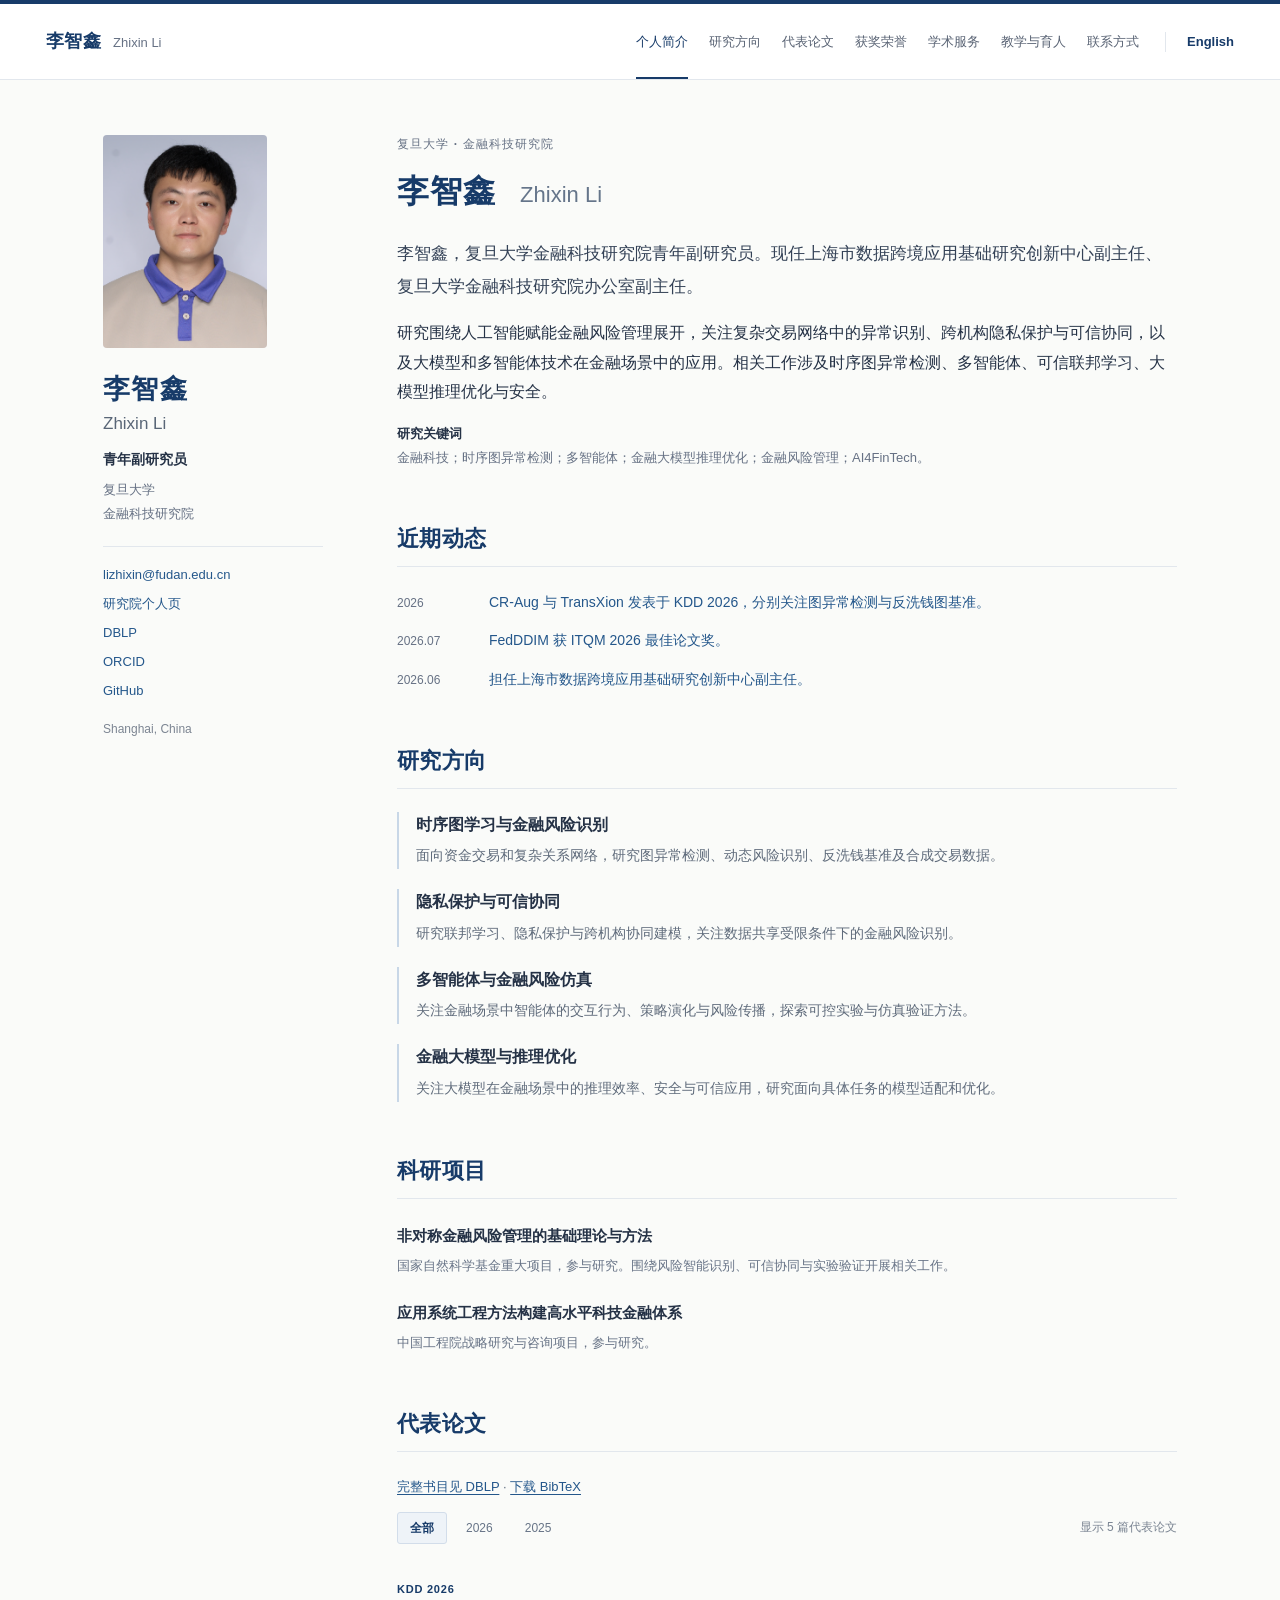
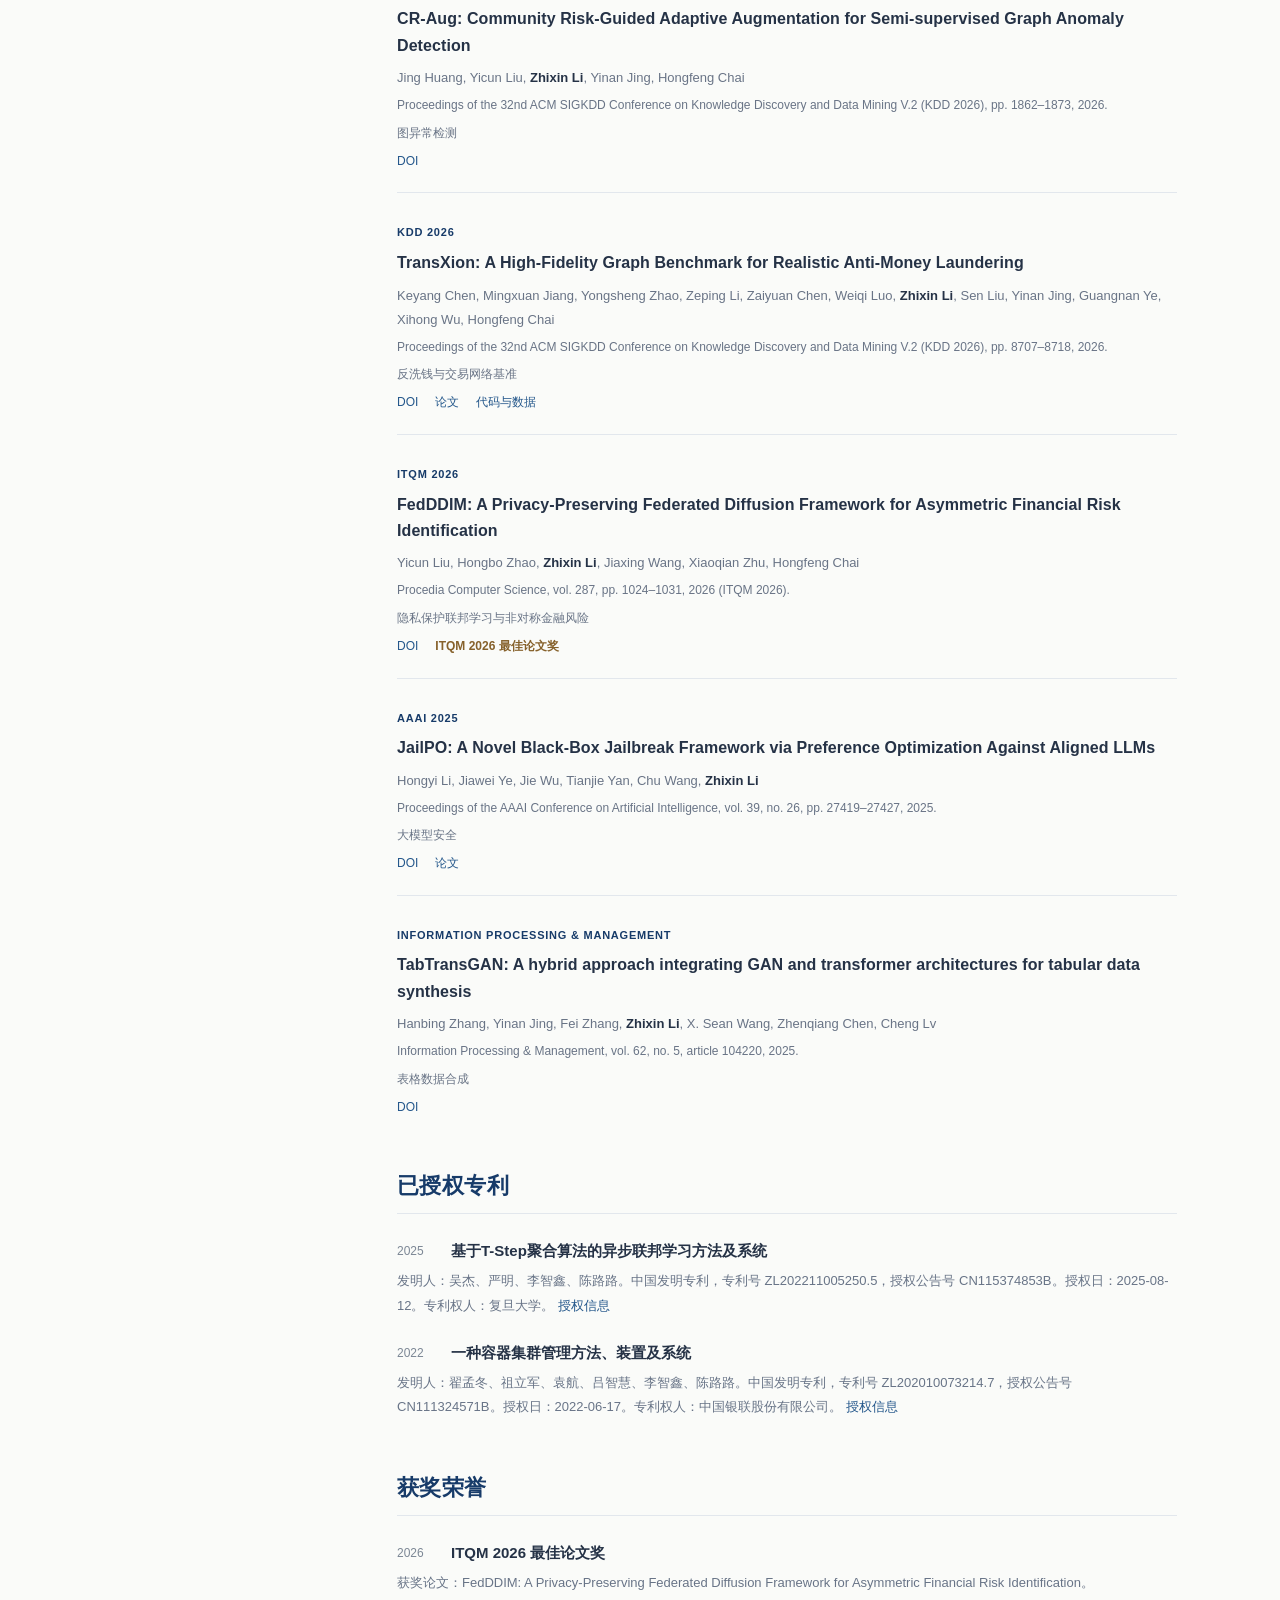
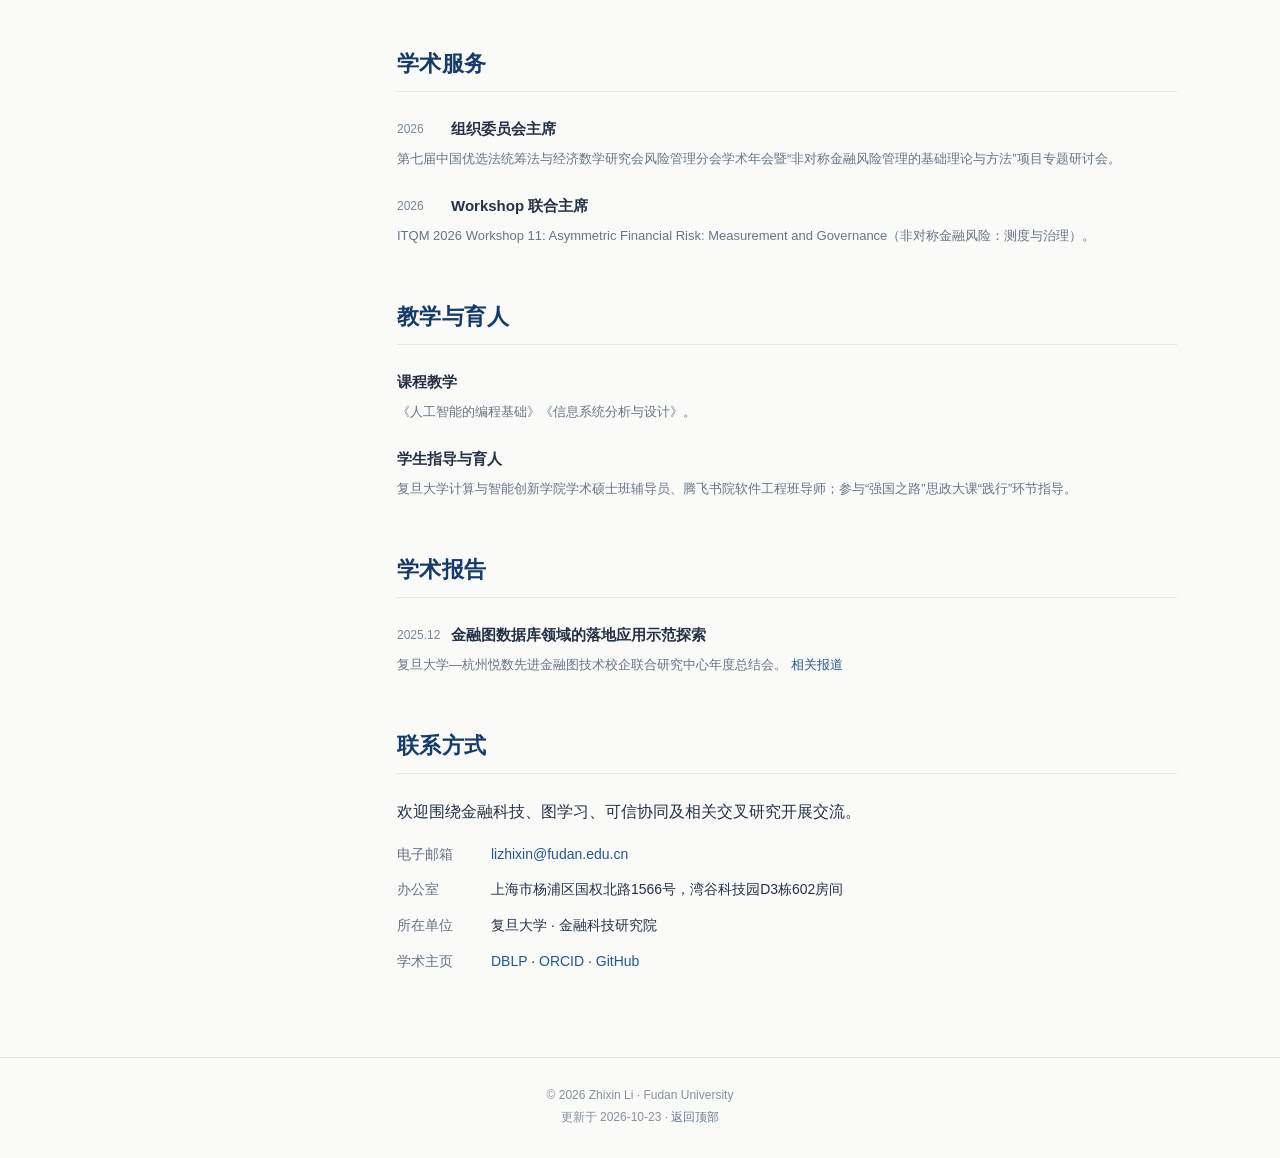
==== commit f8f9c87b: "Update bilingual biography and portrait; refine publications, awards and granted patents" ====
--- a/index.html
+++ b/index.html
@@ -30,7 +30,7 @@
   </div></header>
   <div class="page-shell">
     <aside class="profile" aria-label="个人信息">
-      <img class="profile-photo" src="assets/zhixin-li.jpg" width="2048" height="3072" alt="李智鑫在复旦大学" fetchpriority="high">
+      <img class="profile-photo" src="assets/zhixin-li.png" width="1002" height="982" alt="李智鑫" fetchpriority="high">
       <h2 class="profile-name">李智鑫</h2>
       <p class="profile-name-en">Zhixin Li</p>
       <p class="profile-position">青年副研究员</p>
@@ -44,15 +44,13 @@
       </ul>
       <p class="profile-location">Shanghai, China</p>
     </aside>
-    <main id="main-content"><section class="section" id="about" aria-labelledby="heading-about"><p class="eyebrow">复旦大学 · 金融科技研究院</p><h1 id="heading-about">李智鑫 <span>Zhixin Li</span></h1><p class="lead">李智鑫，工学博士，复旦大学金融科技研究院青年副研究员，2024年9月入职复旦大学。现兼任上海市数据跨境应用基础研究创新中心副主任、复旦大学金融科技研究院办公室副主任。</p><p class="bio-paragraph">研究围绕人工智能赋能金融风险管理展开，关注复杂交易网络中的异常识别、跨机构隐私保护与可信协同，以及大模型和多智能体技术在金融场景中的应用。相关工作涉及图异常检测、反洗钱基准构建、联邦学习、合成数据与大模型安全。</p><p class="section-note"><strong>研究关键词</strong><br>金融科技；时序图异常检测；多智能体；金融大模型推理优化；金融风险管理；AI4FinTech。</p></section><section class="section" id="news" aria-labelledby="heading-news"><h2 class="section-heading" id="heading-news">近期动态</h2><ul class="news-list"><li><time>2026</time><div><a href="#publications">CR-Aug 与 TransXion 发表于 KDD 2026，分别关注图异常检测与反洗钱图基准。</a></div></li><li><time>2026.07</time><div><a href="#honors">FedDDIM 获 ITQM 2026 最佳论文奖，本人为通讯作者。</a></div></li><li><time>2026.06</time><div><a href="#about">担任上海市数据跨境应用基础研究创新中心副主任。</a></div></li></ul></section><section class="section" id="research" aria-labelledby="heading-research"><h2 class="section-heading" id="heading-research">研究方向</h2><ul class="research-list"><li><h3>时序图学习与金融风险识别</h3><p>面向资金交易和复杂关系网络，研究图异常检测、动态风险识别、反洗钱基准及合成交易数据。</p></li><li><h3>隐私保护与可信协同</h3><p>研究联邦学习、隐私保护与跨机构协同建模，关注数据共享受限条件下的金融风险识别。</p></li><li><h3>多智能体与金融风险仿真</h3><p>关注金融场景中智能体的交互行为、策略演化与风险传播，探索可控实验与仿真验证方法。</p></li><li><h3>金融大模型与推理优化</h3><p>关注大模型在金融场景中的推理效率、安全与可信应用，研究面向具体任务的模型适配和优化。</p></li></ul></section><section class="section" id="projects" aria-labelledby="heading-projects"><h2 class="section-heading" id="heading-projects">科研项目</h2><ul class="detail-list"><li><h3>非对称金融风险管理的基础理论与方法</h3><p>国家自然科学基金重大项目，参与研究。围绕风险智能识别、可信协同与实验验证开展相关工作。</p></li>
-<li><h3>应用系统工程方法构建高水平科技金融体系</h3><p>中国工程院战略研究与咨询项目，参与研究。</p></li></ul></section><section class="section" id="publications" aria-labelledby="heading-publications"><h2 class="section-heading" id="heading-publications">代表论文</h2><p class="section-note"><a href="https://dblp.org/pid/82/7406-3.html">完整书目见 DBLP</a> · <a href="publications.bib" download>下载 BibTeX</a></p><div class="publication-toolbar"><div class="year-filters" role="group" aria-label="按发表年份筛选论文"><button class="year-filter" type="button" data-year="all" aria-pressed="true" aria-controls="publication-list">全部</button><button class="year-filter" type="button" data-year="2026" aria-pressed="false" aria-controls="publication-list">2026</button><button class="year-filter" type="button" data-year="2025" aria-pressed="false" aria-controls="publication-list">2025</button><button class="year-filter" type="button" data-year="earlier" aria-pressed="false" aria-controls="publication-list">2024及以前</button></div><span id="publication-count" role="status" aria-live="polite" data-zh-template="显示 {n} 篇代表论文" data-en-template="{n} selected publications">显示 8 篇代表论文</span></div><ol class="publication-list" id="publication-list"><li class="publication" data-year="2026" id="paper-cr-aug"><span class="pub-venue">KDD 2026</span><h3 class="pub-title"><a href="https://doi.org/10.1145/3770855.3818003">CR-Aug: Community Risk-Guided Adaptive Augmentation for Semi-supervised Graph Anomaly Detection</a></h3><p class="pub-authors">Jing Huang, Yicun Liu, <strong>Zhixin Li</strong>, Yinan Jing, Hongfeng Chai</p><p class="pub-meta">Proceedings of the 32nd ACM SIGKDD Conference on Knowledge Discovery and Data Mining V.2 (KDD 2026), pp. 1862–1873, 2026.</p><p class="pub-meta">图异常检测</p><p class="pub-links"><a href="https://doi.org/10.1145/3770855.3818003">DOI</a></p></li>
+    <main id="main-content"><section class="section" id="about" aria-labelledby="heading-about"><p class="eyebrow">复旦大学 · 金融科技研究院</p><h1 id="heading-about">李智鑫 <span>Zhixin Li</span></h1><p class="lead">李智鑫，复旦大学金融科技研究院青年副研究员。现任上海市数据跨境应用基础研究创新中心副主任、复旦大学金融科技研究院办公室副主任。</p><p class="bio-paragraph">研究围绕人工智能赋能金融风险管理展开，关注复杂交易网络中的异常识别、跨机构隐私保护与可信协同，以及大模型和多智能体技术在金融场景中的应用。相关工作涉及时序图异常检测、多智能体、可信联邦学习、大模型推理优化与安全。</p><p class="section-note"><strong>研究关键词</strong><br>金融科技；时序图异常检测；多智能体；金融大模型推理优化；金融风险管理；AI4FinTech。</p></section><section class="section" id="news" aria-labelledby="heading-news"><h2 class="section-heading" id="heading-news">近期动态</h2><ul class="news-list"><li><time>2026</time><div><a href="#publications">CR-Aug 与 TransXion 发表于 KDD 2026，分别关注图异常检测与反洗钱图基准。</a></div></li><li><time>2026.07</time><div><a href="#honors">FedDDIM 获 ITQM 2026 最佳论文奖。</a></div></li><li><time>2026.06</time><div><a href="#about">担任上海市数据跨境应用基础研究创新中心副主任。</a></div></li></ul></section><section class="section" id="research" aria-labelledby="heading-research"><h2 class="section-heading" id="heading-research">研究方向</h2><ul class="research-list"><li><h3>时序图学习与金融风险识别</h3><p>面向资金交易和复杂关系网络，研究图异常检测、动态风险识别、反洗钱基准及合成交易数据。</p></li><li><h3>隐私保护与可信协同</h3><p>研究联邦学习、隐私保护与跨机构协同建模，关注数据共享受限条件下的金融风险识别。</p></li><li><h3>多智能体与金融风险仿真</h3><p>关注金融场景中智能体的交互行为、策略演化与风险传播，探索可控实验与仿真验证方法。</p></li><li><h3>金融大模型与推理优化</h3><p>关注大模型在金融场景中的推理效率、安全与可信应用，研究面向具体任务的模型适配和优化。</p></li></ul></section><section class="section" id="projects" aria-labelledby="heading-projects"><h2 class="section-heading" id="heading-projects">科研项目</h2><ul class="detail-list"><li><h3>非对称金融风险管理的基础理论与方法</h3><p>国家自然科学基金重大项目，参与研究。围绕风险智能识别、可信协同与实验验证开展相关工作。</p></li>
+<li><h3>应用系统工程方法构建高水平科技金融体系</h3><p>中国工程院战略研究与咨询项目，参与研究。</p></li></ul></section><section class="section" id="publications" aria-labelledby="heading-publications"><h2 class="section-heading" id="heading-publications">代表论文</h2><p class="section-note"><a href="https://dblp.org/pid/82/7406-3.html">完整书目见 DBLP</a> · <a href="publications.bib" download>下载 BibTeX</a></p><div class="publication-toolbar"><div class="year-filters" role="group" aria-label="按发表年份筛选论文"><button class="year-filter" type="button" data-year="all" aria-pressed="true" aria-controls="publication-list">全部</button><button class="year-filter" type="button" data-year="2026" aria-pressed="false" aria-controls="publication-list">2026</button><button class="year-filter" type="button" data-year="2025" aria-pressed="false" aria-controls="publication-list">2025</button></div><span id="publication-count" role="status" aria-live="polite" data-zh-template="显示 {n} 篇代表论文" data-en-template="{n} selected publications">显示 5 篇代表论文</span></div><ol class="publication-list" id="publication-list"><li class="publication" data-year="2026" id="paper-cr-aug"><span class="pub-venue">KDD 2026</span><h3 class="pub-title"><a href="https://doi.org/10.1145/3770855.3818003">CR-Aug: Community Risk-Guided Adaptive Augmentation for Semi-supervised Graph Anomaly Detection</a></h3><p class="pub-authors">Jing Huang, Yicun Liu, <strong>Zhixin Li</strong>, Yinan Jing, Hongfeng Chai</p><p class="pub-meta">Proceedings of the 32nd ACM SIGKDD Conference on Knowledge Discovery and Data Mining V.2 (KDD 2026), pp. 1862–1873, 2026.</p><p class="pub-meta">图异常检测</p><p class="pub-links"><a href="https://doi.org/10.1145/3770855.3818003">DOI</a></p></li>
 <li class="publication" data-year="2026" id="paper-transxion"><span class="pub-venue">KDD 2026</span><h3 class="pub-title"><a href="https://doi.org/10.1145/3770855.3817550">TransXion: A High-Fidelity Graph Benchmark for Realistic Anti-Money Laundering</a></h3><p class="pub-authors">Keyang Chen, Mingxuan Jiang, Yongsheng Zhao, Zeping Li, Zaiyuan Chen, Weiqi Luo, <strong>Zhixin Li</strong>, Sen Liu, Yinan Jing, Guangnan Ye, Xihong Wu, Hongfeng Chai</p><p class="pub-meta">Proceedings of the 32nd ACM SIGKDD Conference on Knowledge Discovery and Data Mining V.2 (KDD 2026), pp. 8707–8718, 2026.</p><p class="pub-meta">反洗钱与交易网络基准</p><p class="pub-links"><a href="https://doi.org/10.1145/3770855.3817550">DOI</a> <a href="https://arxiv.org/abs/2604.17420">论文</a> <a href="https://github.com/chaos-max/TransXion">代码与数据</a></p></li>
-<li class="publication" data-year="2026" id="paper-fedddim"><span class="pub-venue">ITQM 2026</span><h3 class="pub-title"><a href="https://doi.org/10.1016/j.procs.2026.08.143">FedDDIM: A Privacy-Preserving Federated Diffusion Framework for Asymmetric Financial Risk Identification</a></h3><p class="pub-authors">Yicun Liu, Hongbo Zhao, <strong>Zhixin Li</strong>, Jiaxing Wang, Xiaoqian Zhu, Hongfeng Chai</p><p class="pub-meta">Procedia Computer Science, vol. 287, pp. 1024–1031, 2026 (ITQM 2026).</p><p class="pub-meta">隐私保护联邦学习与非对称金融风险</p><p class="pub-links"><a href="https://doi.org/10.1016/j.procs.2026.08.143">DOI</a><span class="pub-award">ITQM 2026 最佳论文奖；通讯作者</span></p></li>
+<li class="publication" data-year="2026" id="paper-fedddim"><span class="pub-venue">ITQM 2026</span><h3 class="pub-title"><a href="https://doi.org/10.1016/j.procs.2026.08.143">FedDDIM: A Privacy-Preserving Federated Diffusion Framework for Asymmetric Financial Risk Identification</a></h3><p class="pub-authors">Yicun Liu, Hongbo Zhao, <strong>Zhixin Li</strong>, Jiaxing Wang, Xiaoqian Zhu, Hongfeng Chai</p><p class="pub-meta">Procedia Computer Science, vol. 287, pp. 1024–1031, 2026 (ITQM 2026).</p><p class="pub-meta">隐私保护联邦学习与非对称金融风险</p><p class="pub-links"><a href="https://doi.org/10.1016/j.procs.2026.08.143">DOI</a><span class="pub-award">ITQM 2026 最佳论文奖</span></p></li>
 <li class="publication" data-year="2025" id="paper-jailpo"><span class="pub-venue">AAAI 2025</span><h3 class="pub-title"><a href="https://doi.org/10.1609/aaai.v39i26.34953">JailPO: A Novel Black-Box Jailbreak Framework via Preference Optimization Against Aligned LLMs</a></h3><p class="pub-authors">Hongyi Li, Jiawei Ye, Jie Wu, Tianjie Yan, Chu Wang, <strong>Zhixin Li</strong></p><p class="pub-meta">Proceedings of the AAAI Conference on Artificial Intelligence, vol. 39, no. 26, pp. 27419–27427, 2025.</p><p class="pub-meta">大模型安全</p><p class="pub-links"><a href="https://doi.org/10.1609/aaai.v39i26.34953">DOI</a> <a href="https://ojs.aaai.org/index.php/AAAI/article/view/34953">论文</a></p></li>
-<li class="publication" data-year="2025" id="paper-tabtransgan"><span class="pub-venue">Information Processing &amp; Management</span><h3 class="pub-title"><a href="https://doi.org/10.1016/j.ipm.2025.104220">TabTransGAN: A hybrid approach integrating GAN and transformer architectures for tabular data synthesis</a></h3><p class="pub-authors">Hanbing Zhang, Yinan Jing, Fei Zhang, <strong>Zhixin Li</strong>, X. Sean Wang, Zhenqiang Chen, Cheng Lv</p><p class="pub-meta">Information Processing &amp; Management, vol. 62, no. 5, article 104220, 2025.</p><p class="pub-meta">表格数据合成</p><p class="pub-links"><a href="https://doi.org/10.1016/j.ipm.2025.104220">DOI</a></p></li>
-<li class="publication" data-year="2024" id="paper-tabsal"><span class="pub-venue">Knowledge-Based Systems</span><h3 class="pub-title"><a href="https://doi.org/10.1016/j.knosys.2024.112438">TabSAL: Synthesizing Tabular data with Small agent Assisted Language models</a></h3><p class="pub-authors">Jiale Li, Run Qian, Yandan Tan, <strong>Zhixin Li</strong>, Luyu Chen, Sen Liu, Jie Wu, Hongfeng Chai</p><p class="pub-meta">Knowledge-Based Systems, vol. 304, article 112438, 2024.</p><p class="pub-meta">语言模型与合成数据</p><p class="pub-links"><a href="https://doi.org/10.1016/j.knosys.2024.112438">DOI</a> <a href="https://github.com/Rosher299/TabSAL_benchmark">代码</a></p></li>
-<li class="publication" data-year="2024" id="paper-vaefl"><span class="pub-venue">Security and Safety</span><h3 class="pub-title"><a href="https://doi.org/10.1051/sands/2024005">VAEFL: Integrating variational autoencoders for privacy preservation and performance retention in federated learning</a></h3><p class="pub-authors"><strong>Zhixin Li</strong>, Yicun Liu, Jiale Li, Guangnan Ye, Hongfeng Chai, Zhihui Lu, Jie Wu</p><p class="pub-meta">Security and Safety, vol. 3, article 2024005, 2024.</p><p class="pub-meta">联邦学习与隐私保护</p><p class="pub-links"><a href="https://doi.org/10.1051/sands/2024005">DOI</a></p></li>
-<li class="publication" data-year="2023" id="paper-asyfed"><span class="pub-venue">IEEE Internet of Things Journal</span><h3 class="pub-title"><a href="https://doi.org/10.1109/JIOT.2022.3231913">AsyFed: Accelerated Federated Learning With Asynchronous Communication Mechanism</a></h3><p class="pub-authors"><strong>Zhixin Li</strong>, Chunpu Huang, Keke Gai, Zhihui Lu, Jie Wu, Lulu Chen, Yangchuan Xu, Kim-Kwang Raymond Choo</p><p class="pub-meta">IEEE Internet of Things Journal, vol. 10, no. 10, pp. 8670–8683, 2023.</p><p class="pub-meta">异步联邦学习</p><p class="pub-links"><a href="https://doi.org/10.1109/JIOT.2022.3231913">DOI</a></p></li></ol></section><section class="section" id="honors" aria-labelledby="heading-honors"><h2 class="section-heading" id="heading-honors">获奖荣誉</h2><ul class="detail-list"><li><h3><span class="item-year">2026</span>ITQM 2026 最佳论文奖</h3><p>获奖论文：FedDDIM: A Privacy-Preserving Federated Diffusion Framework for Asymmetric Financial Risk Identification。通讯作者。</p></li></ul></section><section class="section" id="service" aria-labelledby="heading-service"><h2 class="section-heading" id="heading-service">学术服务</h2><ul class="detail-list"><li><h3><span class="item-year">2026</span>组织委员会主席</h3><p>第七届中国优选法统筹法与经济数学研究会风险管理分会学术年会暨“非对称金融风险管理的基础理论与方法”项目专题研讨会。</p></li>
+<li class="publication" data-year="2025" id="paper-tabtransgan"><span class="pub-venue">Information Processing &amp; Management</span><h3 class="pub-title"><a href="https://doi.org/10.1016/j.ipm.2025.104220">TabTransGAN: A hybrid approach integrating GAN and transformer architectures for tabular data synthesis</a></h3><p class="pub-authors">Hanbing Zhang, Yinan Jing, Fei Zhang, <strong>Zhixin Li</strong>, X. Sean Wang, Zhenqiang Chen, Cheng Lv</p><p class="pub-meta">Information Processing &amp; Management, vol. 62, no. 5, article 104220, 2025.</p><p class="pub-meta">表格数据合成</p><p class="pub-links"><a href="https://doi.org/10.1016/j.ipm.2025.104220">DOI</a></p></li></ol></section><section class="section" id="patents" aria-labelledby="heading-patents"><h2 class="section-heading" id="heading-patents">已授权专利</h2><ul class="detail-list"><li><h3><span class="item-year">2025</span>基于T-Step聚合算法的异步联邦学习方法及系统</h3><p>发明人：吴杰、严明、李智鑫、陈路路。中国发明专利，专利号 ZL202211005250.5，授权公告号 CN115374853B。授权日：2025-08-12。专利权人：复旦大学。 <a href="https://patents.google.com/patent/CN115374853B/zh">授权信息</a></p></li>
+<li><h3><span class="item-year">2022</span>一种容器集群管理方法、装置及系统</h3><p>发明人：翟孟冬、祖立军、袁航、吕智慧、李智鑫、陈路路。中国发明专利，专利号 ZL202010073214.7，授权公告号 CN111324571B。授权日：2022-06-17。专利权人：中国银联股份有限公司。 <a href="https://patents.google.com/patent/CN111324571B/zh">授权信息</a></p></li></ul></section><section class="section" id="honors" aria-labelledby="heading-honors"><h2 class="section-heading" id="heading-honors">获奖荣誉</h2><ul class="detail-list"><li><h3><span class="item-year">2026</span>ITQM 2026 最佳论文奖</h3><p>获奖论文：FedDDIM: A Privacy-Preserving Federated Diffusion Framework for Asymmetric Financial Risk Identification。</p></li></ul></section><section class="section" id="service" aria-labelledby="heading-service"><h2 class="section-heading" id="heading-service">学术服务</h2><ul class="detail-list"><li><h3><span class="item-year">2026</span>组织委员会主席</h3><p>第七届中国优选法统筹法与经济数学研究会风险管理分会学术年会暨“非对称金融风险管理的基础理论与方法”项目专题研讨会。</p></li>
 <li><h3><span class="item-year">2026</span>Workshop 联合主席</h3><p>ITQM 2026 Workshop 11: Asymmetric Financial Risk: Measurement and Governance（非对称金融风险：测度与治理）。</p></li></ul></section><section class="section" id="teaching" aria-labelledby="heading-teaching"><h2 class="section-heading" id="heading-teaching">教学与育人</h2><ul class="detail-list"><li><h3>课程教学</h3><p>《人工智能的编程基础》《信息系统分析与设计》。</p></li>
 <li><h3>学生指导与育人</h3><p>复旦大学计算与智能创新学院学术硕士班辅导员、腾飞书院软件工程班导师；参与“强国之路”思政大课“践行”环节指导。</p></li></ul></section><section class="section" id="talks" aria-labelledby="heading-talks"><h2 class="section-heading" id="heading-talks">学术报告</h2><ul class="detail-list"><li><h3><span class="item-year">2025.12</span>金融图数据库领域的落地应用示范探索</h3><p>复旦大学—杭州悦数先进金融图技术校企联合研究中心年度总结会。 <a href="https://fintech.fudan.edu.cn/info/1002/1627.htm">相关报道</a></p></li></ul></section><section class="section" id="contact" aria-labelledby="heading-contact"><h2 class="section-heading" id="heading-contact">联系方式</h2><p>欢迎围绕金融科技、图学习、可信协同及相关交叉研究开展交流。</p><dl class="contact-list"><dt>电子邮箱</dt><dd><a href="mailto:lizhixin@fudan.edu.cn">lizhixin@fudan.edu.cn</a></dd><dt>办公室</dt><dd>上海市杨浦区国权北路1566号，湾谷科技园D3栋602房间</dd><dt>所在单位</dt><dd>复旦大学 · 金融科技研究院</dd><dt>学术主页</dt><dd><a href="https://dblp.org/pid/82/7406-3.html">DBLP</a> · <a href="https://orcid.org/0000-0002-9646-3047">ORCID</a> · <a href="https://github.com/Jack-lizhiXin">GitHub</a></dd></dl></section></main>
   </div>
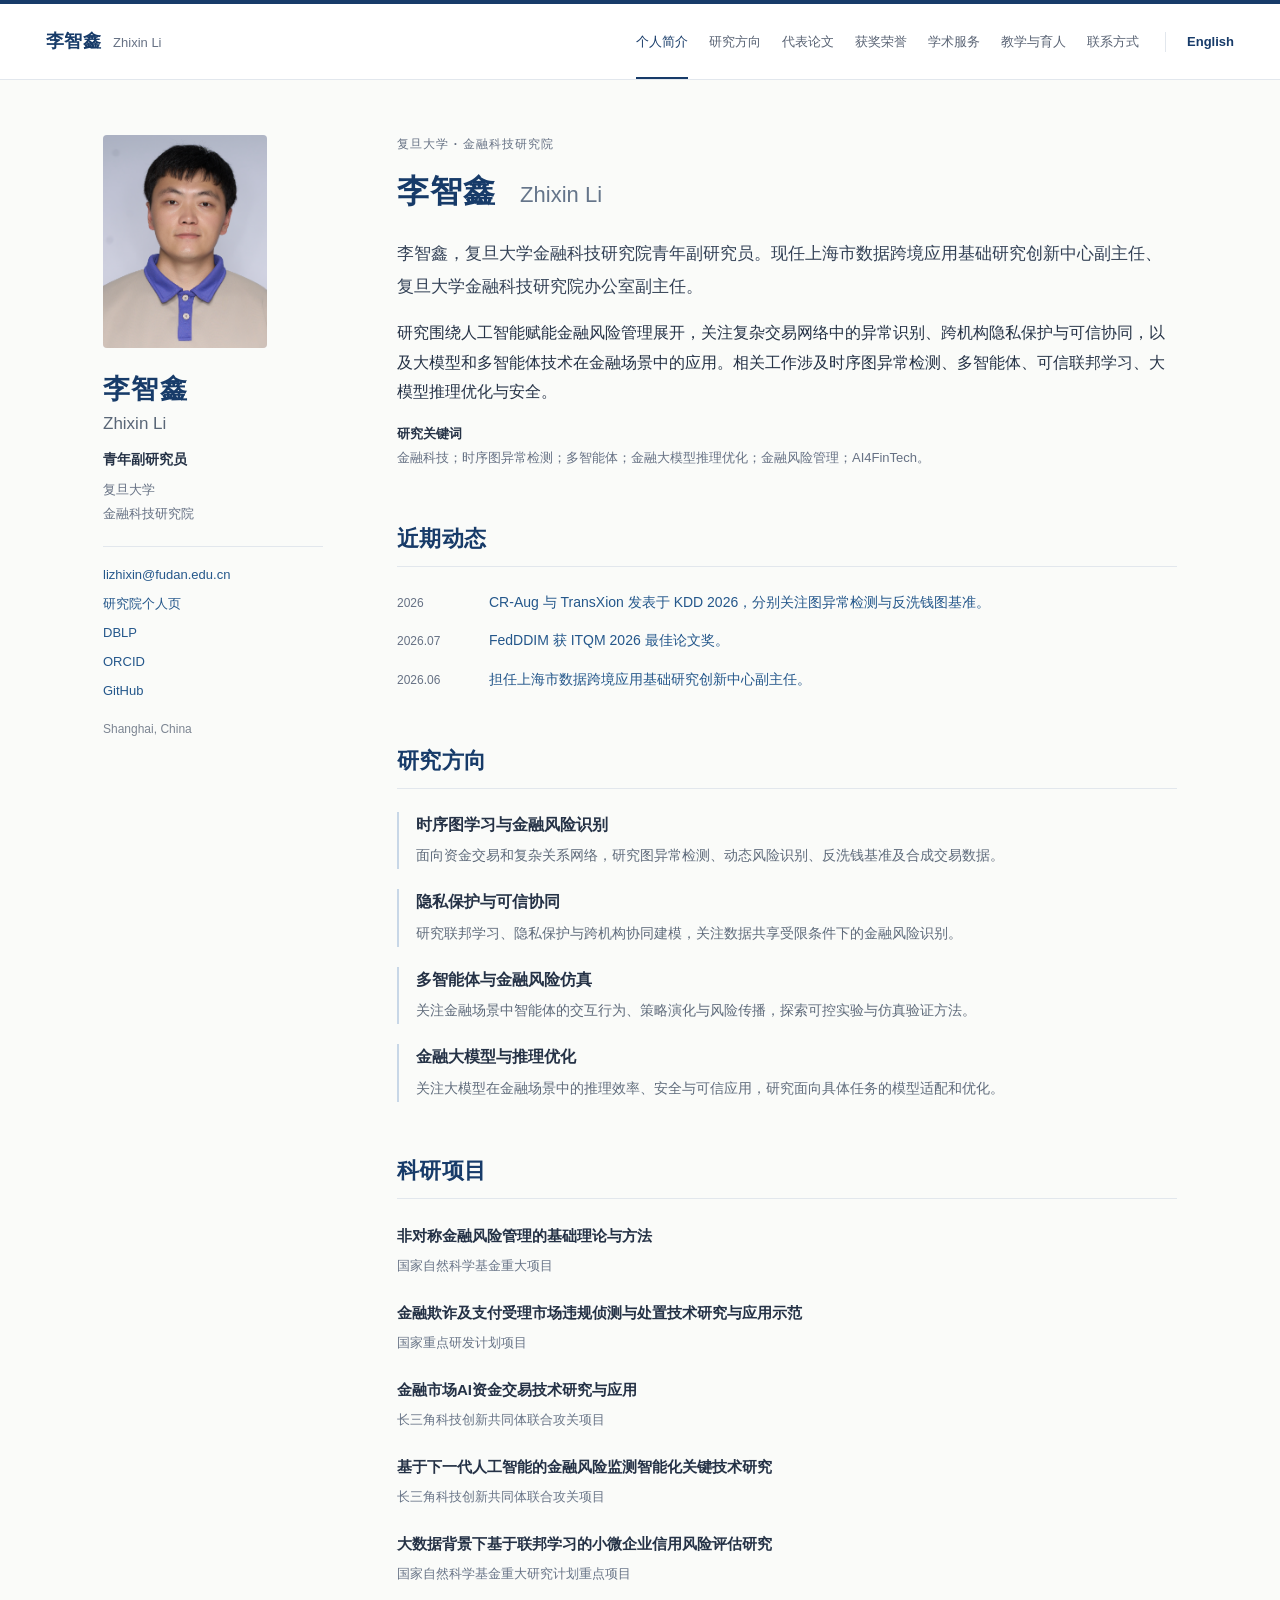
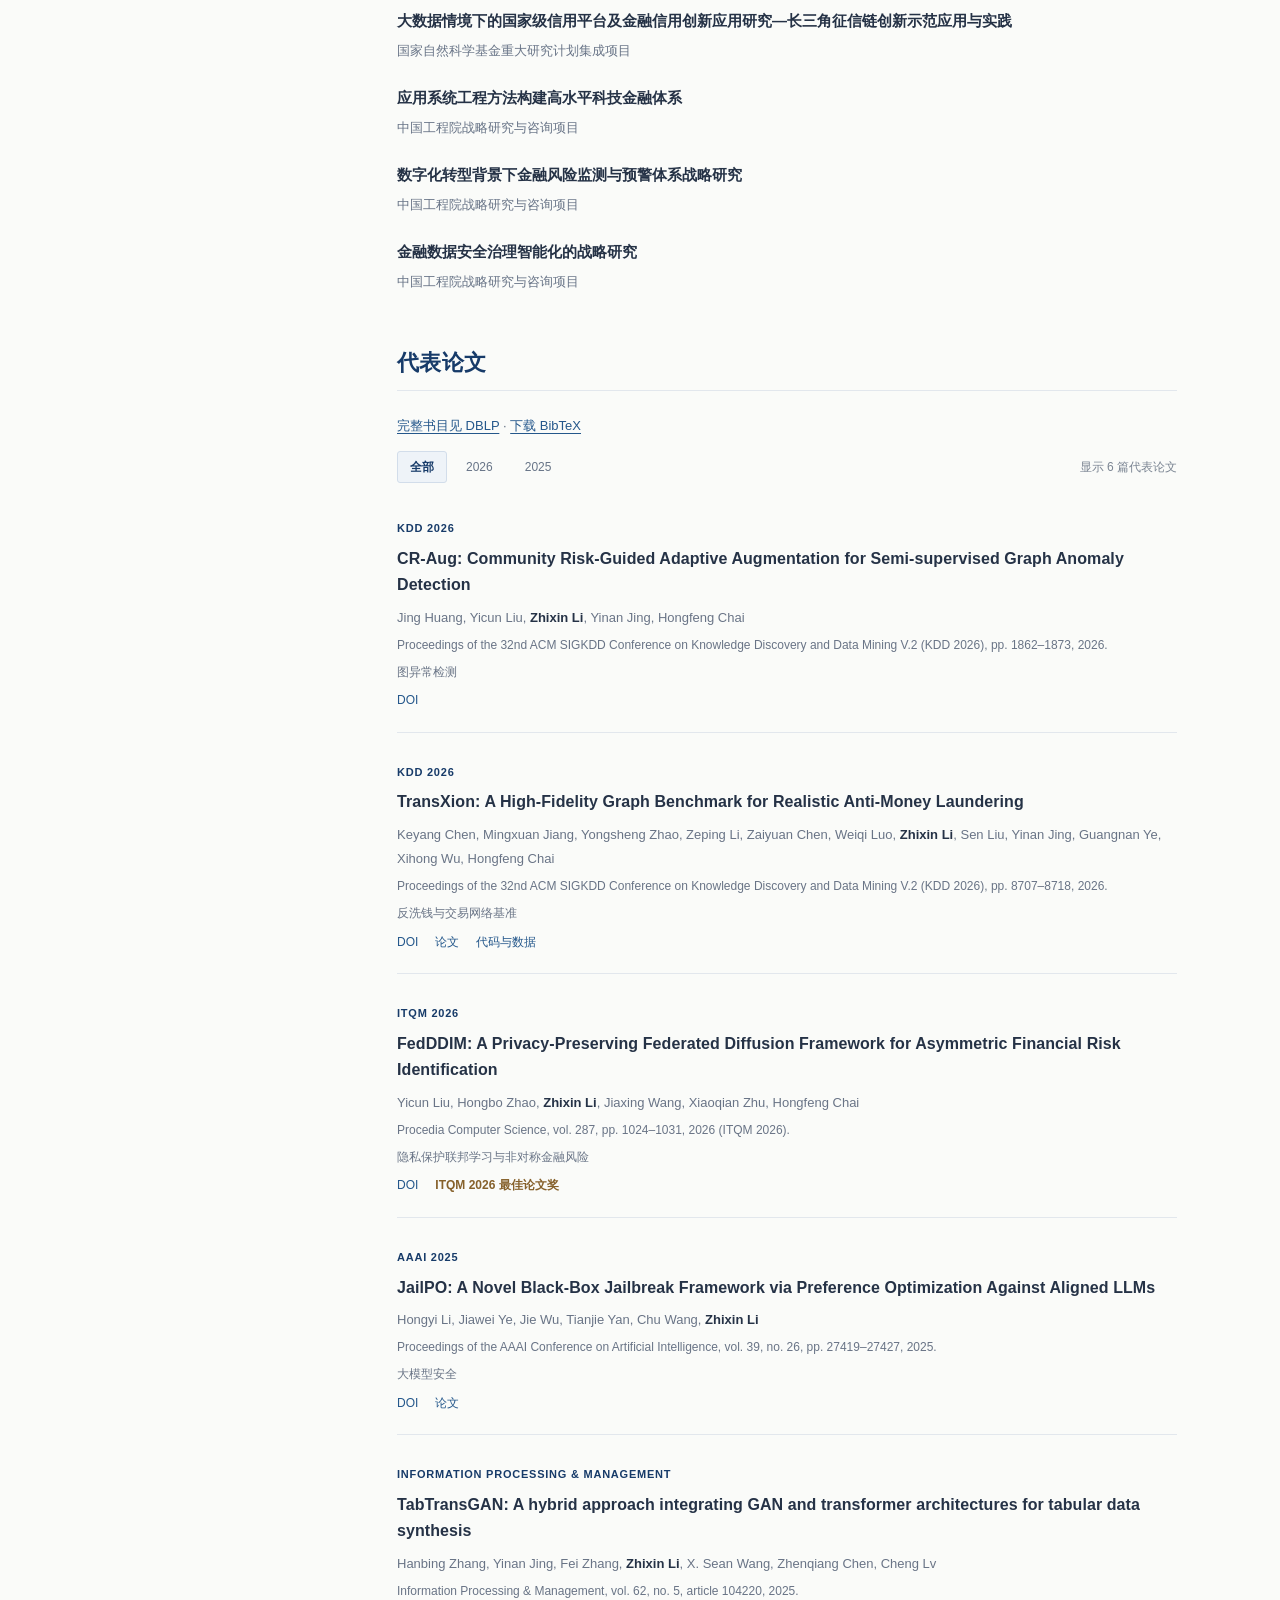
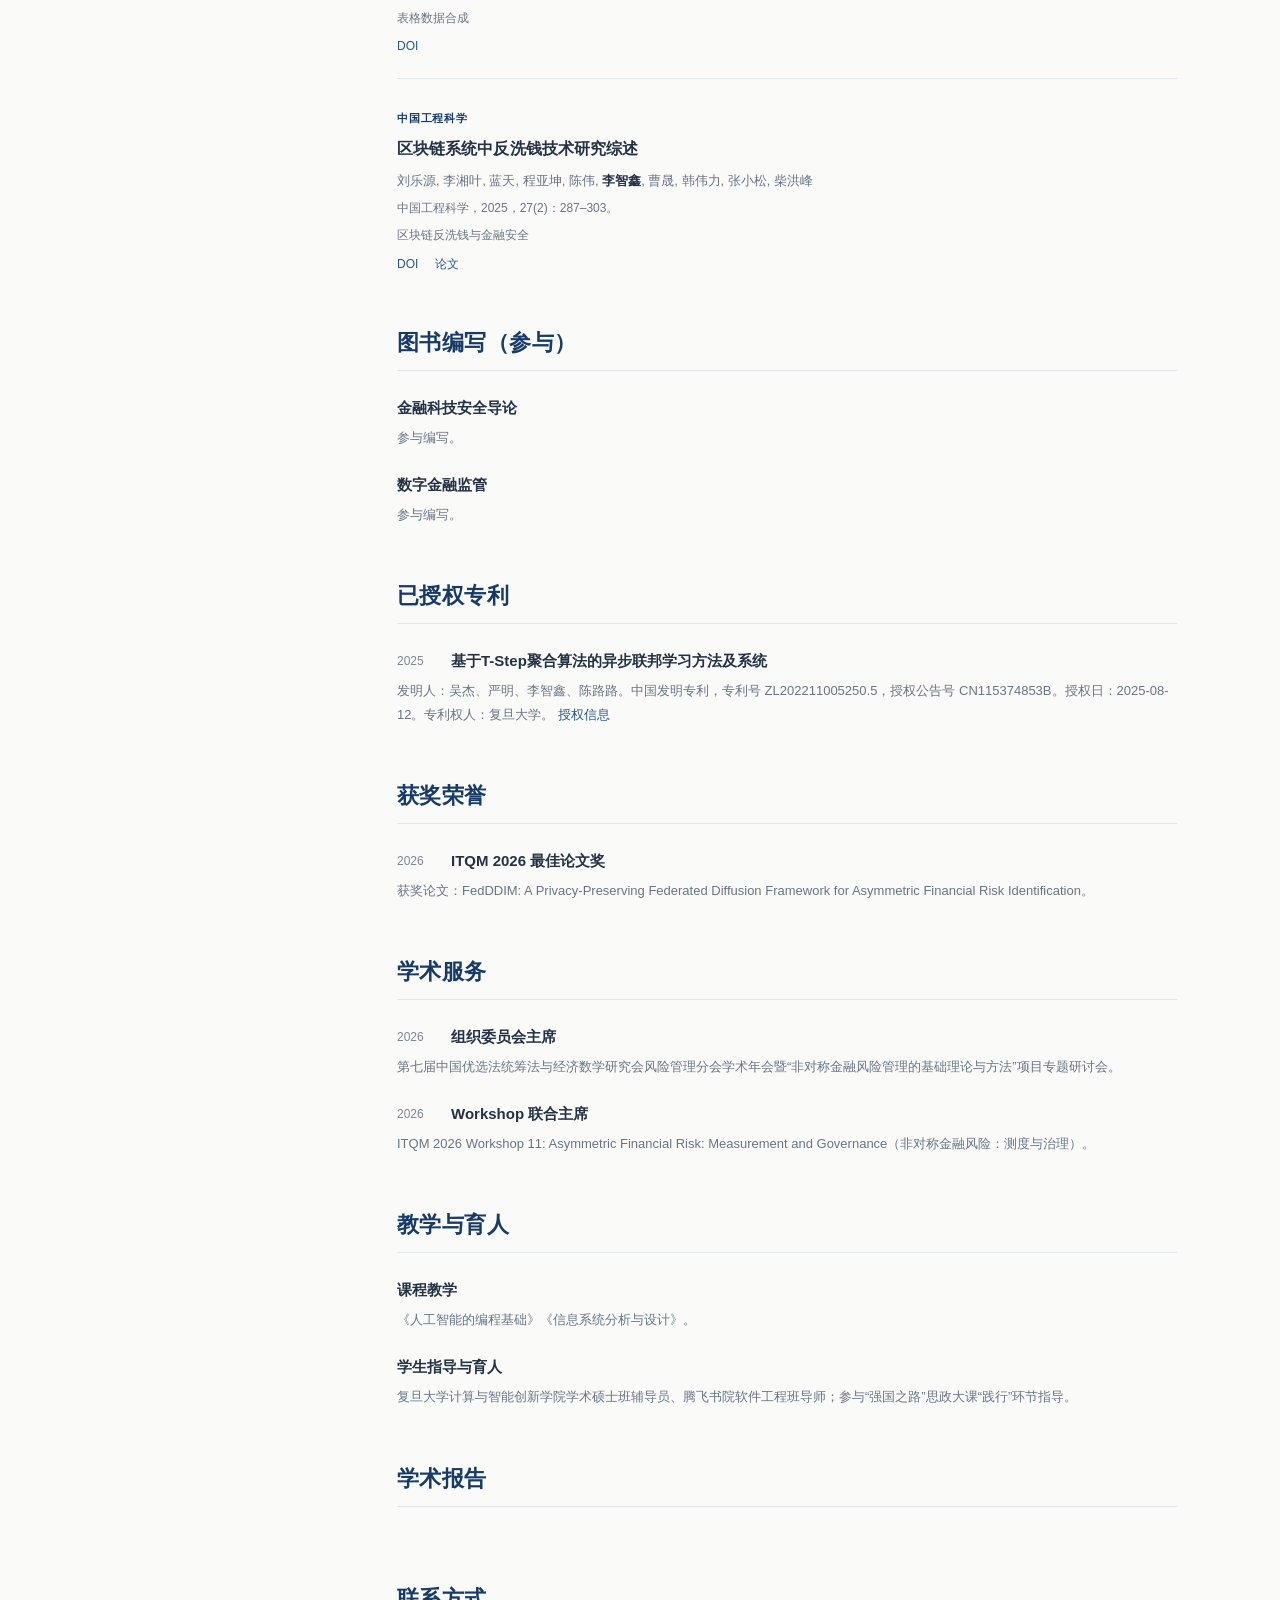
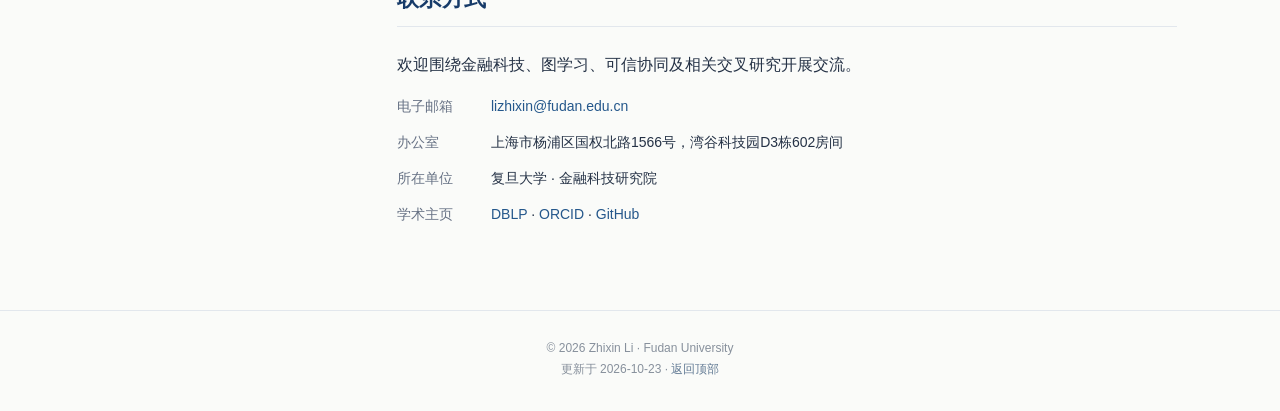
==== commit e248621d: "Refine research projects and recent publications; limit grants and clear talks" ====
--- a/index.html
+++ b/index.html
@@ -44,15 +44,23 @@
       </ul>
       <p class="profile-location">Shanghai, China</p>
     </aside>
-    <main id="main-content"><section class="section" id="about" aria-labelledby="heading-about"><p class="eyebrow">复旦大学 · 金融科技研究院</p><h1 id="heading-about">李智鑫 <span>Zhixin Li</span></h1><p class="lead">李智鑫，复旦大学金融科技研究院青年副研究员。现任上海市数据跨境应用基础研究创新中心副主任、复旦大学金融科技研究院办公室副主任。</p><p class="bio-paragraph">研究围绕人工智能赋能金融风险管理展开，关注复杂交易网络中的异常识别、跨机构隐私保护与可信协同，以及大模型和多智能体技术在金融场景中的应用。相关工作涉及时序图异常检测、多智能体、可信联邦学习、大模型推理优化与安全。</p><p class="section-note"><strong>研究关键词</strong><br>金融科技；时序图异常检测；多智能体；金融大模型推理优化；金融风险管理；AI4FinTech。</p></section><section class="section" id="news" aria-labelledby="heading-news"><h2 class="section-heading" id="heading-news">近期动态</h2><ul class="news-list"><li><time>2026</time><div><a href="#publications">CR-Aug 与 TransXion 发表于 KDD 2026，分别关注图异常检测与反洗钱图基准。</a></div></li><li><time>2026.07</time><div><a href="#honors">FedDDIM 获 ITQM 2026 最佳论文奖。</a></div></li><li><time>2026.06</time><div><a href="#about">担任上海市数据跨境应用基础研究创新中心副主任。</a></div></li></ul></section><section class="section" id="research" aria-labelledby="heading-research"><h2 class="section-heading" id="heading-research">研究方向</h2><ul class="research-list"><li><h3>时序图学习与金融风险识别</h3><p>面向资金交易和复杂关系网络，研究图异常检测、动态风险识别、反洗钱基准及合成交易数据。</p></li><li><h3>隐私保护与可信协同</h3><p>研究联邦学习、隐私保护与跨机构协同建模，关注数据共享受限条件下的金融风险识别。</p></li><li><h3>多智能体与金融风险仿真</h3><p>关注金融场景中智能体的交互行为、策略演化与风险传播，探索可控实验与仿真验证方法。</p></li><li><h3>金融大模型与推理优化</h3><p>关注大模型在金融场景中的推理效率、安全与可信应用，研究面向具体任务的模型适配和优化。</p></li></ul></section><section class="section" id="projects" aria-labelledby="heading-projects"><h2 class="section-heading" id="heading-projects">科研项目</h2><ul class="detail-list"><li><h3>非对称金融风险管理的基础理论与方法</h3><p>国家自然科学基金重大项目，参与研究。围绕风险智能识别、可信协同与实验验证开展相关工作。</p></li>
-<li><h3>应用系统工程方法构建高水平科技金融体系</h3><p>中国工程院战略研究与咨询项目，参与研究。</p></li></ul></section><section class="section" id="publications" aria-labelledby="heading-publications"><h2 class="section-heading" id="heading-publications">代表论文</h2><p class="section-note"><a href="https://dblp.org/pid/82/7406-3.html">完整书目见 DBLP</a> · <a href="publications.bib" download>下载 BibTeX</a></p><div class="publication-toolbar"><div class="year-filters" role="group" aria-label="按发表年份筛选论文"><button class="year-filter" type="button" data-year="all" aria-pressed="true" aria-controls="publication-list">全部</button><button class="year-filter" type="button" data-year="2026" aria-pressed="false" aria-controls="publication-list">2026</button><button class="year-filter" type="button" data-year="2025" aria-pressed="false" aria-controls="publication-list">2025</button></div><span id="publication-count" role="status" aria-live="polite" data-zh-template="显示 {n} 篇代表论文" data-en-template="{n} selected publications">显示 5 篇代表论文</span></div><ol class="publication-list" id="publication-list"><li class="publication" data-year="2026" id="paper-cr-aug"><span class="pub-venue">KDD 2026</span><h3 class="pub-title"><a href="https://doi.org/10.1145/3770855.3818003">CR-Aug: Community Risk-Guided Adaptive Augmentation for Semi-supervised Graph Anomaly Detection</a></h3><p class="pub-authors">Jing Huang, Yicun Liu, <strong>Zhixin Li</strong>, Yinan Jing, Hongfeng Chai</p><p class="pub-meta">Proceedings of the 32nd ACM SIGKDD Conference on Knowledge Discovery and Data Mining V.2 (KDD 2026), pp. 1862–1873, 2026.</p><p class="pub-meta">图异常检测</p><p class="pub-links"><a href="https://doi.org/10.1145/3770855.3818003">DOI</a></p></li>
+    <main id="main-content"><section class="section" id="about" aria-labelledby="heading-about"><p class="eyebrow">复旦大学 · 金融科技研究院</p><h1 id="heading-about">李智鑫 <span>Zhixin Li</span></h1><p class="lead">李智鑫，复旦大学金融科技研究院青年副研究员。现任上海市数据跨境应用基础研究创新中心副主任、复旦大学金融科技研究院办公室副主任。</p><p class="bio-paragraph">研究围绕人工智能赋能金融风险管理展开，关注复杂交易网络中的异常识别、跨机构隐私保护与可信协同，以及大模型和多智能体技术在金融场景中的应用。相关工作涉及时序图异常检测、多智能体、可信联邦学习、大模型推理优化与安全。</p><p class="section-note"><strong>研究关键词</strong><br>金融科技；时序图异常检测；多智能体；金融大模型推理优化；金融风险管理；AI4FinTech。</p></section><section class="section" id="news" aria-labelledby="heading-news"><h2 class="section-heading" id="heading-news">近期动态</h2><ul class="news-list"><li><time>2026</time><div><a href="#publications">CR-Aug 与 TransXion 发表于 KDD 2026，分别关注图异常检测与反洗钱图基准。</a></div></li><li><time>2026.07</time><div><a href="#honors">FedDDIM 获 ITQM 2026 最佳论文奖。</a></div></li><li><time>2026.06</time><div><a href="#about">担任上海市数据跨境应用基础研究创新中心副主任。</a></div></li></ul></section><section class="section" id="research" aria-labelledby="heading-research"><h2 class="section-heading" id="heading-research">研究方向</h2><ul class="research-list"><li><h3>时序图学习与金融风险识别</h3><p>面向资金交易和复杂关系网络，研究图异常检测、动态风险识别、反洗钱基准及合成交易数据。</p></li><li><h3>隐私保护与可信协同</h3><p>研究联邦学习、隐私保护与跨机构协同建模，关注数据共享受限条件下的金融风险识别。</p></li><li><h3>多智能体与金融风险仿真</h3><p>关注金融场景中智能体的交互行为、策略演化与风险传播，探索可控实验与仿真验证方法。</p></li><li><h3>金融大模型与推理优化</h3><p>关注大模型在金融场景中的推理效率、安全与可信应用，研究面向具体任务的模型适配和优化。</p></li></ul></section><section class="section" id="projects" aria-labelledby="heading-projects"><h2 class="section-heading" id="heading-projects">科研项目</h2><ul class="detail-list"><li><h3>非对称金融风险管理的基础理论与方法</h3><p>国家自然科学基金重大项目</p></li>
+<li><h3>金融欺诈及支付受理市场违规侦测与处置技术研究与应用示范</h3><p>国家重点研发计划项目</p></li>
+<li><h3>金融市场AI资金交易技术研究与应用</h3><p>长三角科技创新共同体联合攻关项目</p></li>
+<li><h3>基于下一代人工智能的金融风险监测智能化关键技术研究</h3><p>长三角科技创新共同体联合攻关项目</p></li>
+<li><h3>大数据背景下基于联邦学习的小微企业信用风险评估研究</h3><p>国家自然科学基金重大研究计划重点项目</p></li>
+<li><h3>大数据情境下的国家级信用平台及金融信用创新应用研究—长三角征信链创新示范应用与实践</h3><p>国家自然科学基金重大研究计划集成项目</p></li>
+<li><h3>应用系统工程方法构建高水平科技金融体系</h3><p>中国工程院战略研究与咨询项目</p></li>
+<li><h3>数字化转型背景下金融风险监测与预警体系战略研究</h3><p>中国工程院战略研究与咨询项目</p></li>
+<li><h3>金融数据安全治理智能化的战略研究</h3><p>中国工程院战略研究与咨询项目</p></li></ul></section><section class="section" id="publications" aria-labelledby="heading-publications"><h2 class="section-heading" id="heading-publications">代表论文</h2><p class="section-note"><a href="https://dblp.org/pid/82/7406-3.html">完整书目见 DBLP</a> · <a href="publications.bib" download>下载 BibTeX</a></p><div class="publication-toolbar"><div class="year-filters" role="group" aria-label="按发表年份筛选论文"><button class="year-filter" type="button" data-year="all" aria-pressed="true" aria-controls="publication-list">全部</button><button class="year-filter" type="button" data-year="2026" aria-pressed="false" aria-controls="publication-list">2026</button><button class="year-filter" type="button" data-year="2025" aria-pressed="false" aria-controls="publication-list">2025</button></div><span id="publication-count" role="status" aria-live="polite" data-zh-template="显示 {n} 篇代表论文" data-en-template="{n} selected publications">显示 6 篇代表论文</span></div><ol class="publication-list" id="publication-list"><li class="publication" data-year="2026" id="paper-cr-aug"><span class="pub-venue">KDD 2026</span><h3 class="pub-title"><a href="https://doi.org/10.1145/3770855.3818003">CR-Aug: Community Risk-Guided Adaptive Augmentation for Semi-supervised Graph Anomaly Detection</a></h3><p class="pub-authors">Jing Huang, Yicun Liu, <strong>Zhixin Li</strong>, Yinan Jing, Hongfeng Chai</p><p class="pub-meta">Proceedings of the 32nd ACM SIGKDD Conference on Knowledge Discovery and Data Mining V.2 (KDD 2026), pp. 1862–1873, 2026.</p><p class="pub-meta">图异常检测</p><p class="pub-links"><a href="https://doi.org/10.1145/3770855.3818003">DOI</a></p></li>
 <li class="publication" data-year="2026" id="paper-transxion"><span class="pub-venue">KDD 2026</span><h3 class="pub-title"><a href="https://doi.org/10.1145/3770855.3817550">TransXion: A High-Fidelity Graph Benchmark for Realistic Anti-Money Laundering</a></h3><p class="pub-authors">Keyang Chen, Mingxuan Jiang, Yongsheng Zhao, Zeping Li, Zaiyuan Chen, Weiqi Luo, <strong>Zhixin Li</strong>, Sen Liu, Yinan Jing, Guangnan Ye, Xihong Wu, Hongfeng Chai</p><p class="pub-meta">Proceedings of the 32nd ACM SIGKDD Conference on Knowledge Discovery and Data Mining V.2 (KDD 2026), pp. 8707–8718, 2026.</p><p class="pub-meta">反洗钱与交易网络基准</p><p class="pub-links"><a href="https://doi.org/10.1145/3770855.3817550">DOI</a> <a href="https://arxiv.org/abs/2604.17420">论文</a> <a href="https://github.com/chaos-max/TransXion">代码与数据</a></p></li>
 <li class="publication" data-year="2026" id="paper-fedddim"><span class="pub-venue">ITQM 2026</span><h3 class="pub-title"><a href="https://doi.org/10.1016/j.procs.2026.08.143">FedDDIM: A Privacy-Preserving Federated Diffusion Framework for Asymmetric Financial Risk Identification</a></h3><p class="pub-authors">Yicun Liu, Hongbo Zhao, <strong>Zhixin Li</strong>, Jiaxing Wang, Xiaoqian Zhu, Hongfeng Chai</p><p class="pub-meta">Procedia Computer Science, vol. 287, pp. 1024–1031, 2026 (ITQM 2026).</p><p class="pub-meta">隐私保护联邦学习与非对称金融风险</p><p class="pub-links"><a href="https://doi.org/10.1016/j.procs.2026.08.143">DOI</a><span class="pub-award">ITQM 2026 最佳论文奖</span></p></li>
 <li class="publication" data-year="2025" id="paper-jailpo"><span class="pub-venue">AAAI 2025</span><h3 class="pub-title"><a href="https://doi.org/10.1609/aaai.v39i26.34953">JailPO: A Novel Black-Box Jailbreak Framework via Preference Optimization Against Aligned LLMs</a></h3><p class="pub-authors">Hongyi Li, Jiawei Ye, Jie Wu, Tianjie Yan, Chu Wang, <strong>Zhixin Li</strong></p><p class="pub-meta">Proceedings of the AAAI Conference on Artificial Intelligence, vol. 39, no. 26, pp. 27419–27427, 2025.</p><p class="pub-meta">大模型安全</p><p class="pub-links"><a href="https://doi.org/10.1609/aaai.v39i26.34953">DOI</a> <a href="https://ojs.aaai.org/index.php/AAAI/article/view/34953">论文</a></p></li>
-<li class="publication" data-year="2025" id="paper-tabtransgan"><span class="pub-venue">Information Processing &amp; Management</span><h3 class="pub-title"><a href="https://doi.org/10.1016/j.ipm.2025.104220">TabTransGAN: A hybrid approach integrating GAN and transformer architectures for tabular data synthesis</a></h3><p class="pub-authors">Hanbing Zhang, Yinan Jing, Fei Zhang, <strong>Zhixin Li</strong>, X. Sean Wang, Zhenqiang Chen, Cheng Lv</p><p class="pub-meta">Information Processing &amp; Management, vol. 62, no. 5, article 104220, 2025.</p><p class="pub-meta">表格数据合成</p><p class="pub-links"><a href="https://doi.org/10.1016/j.ipm.2025.104220">DOI</a></p></li></ol></section><section class="section" id="patents" aria-labelledby="heading-patents"><h2 class="section-heading" id="heading-patents">已授权专利</h2><ul class="detail-list"><li><h3><span class="item-year">2025</span>基于T-Step聚合算法的异步联邦学习方法及系统</h3><p>发明人：吴杰、严明、李智鑫、陈路路。中国发明专利，专利号 ZL202211005250.5，授权公告号 CN115374853B。授权日：2025-08-12。专利权人：复旦大学。 <a href="https://patents.google.com/patent/CN115374853B/zh">授权信息</a></p></li>
-<li><h3><span class="item-year">2022</span>一种容器集群管理方法、装置及系统</h3><p>发明人：翟孟冬、祖立军、袁航、吕智慧、李智鑫、陈路路。中国发明专利，专利号 ZL202010073214.7，授权公告号 CN111324571B。授权日：2022-06-17。专利权人：中国银联股份有限公司。 <a href="https://patents.google.com/patent/CN111324571B/zh">授权信息</a></p></li></ul></section><section class="section" id="honors" aria-labelledby="heading-honors"><h2 class="section-heading" id="heading-honors">获奖荣誉</h2><ul class="detail-list"><li><h3><span class="item-year">2026</span>ITQM 2026 最佳论文奖</h3><p>获奖论文：FedDDIM: A Privacy-Preserving Federated Diffusion Framework for Asymmetric Financial Risk Identification。</p></li></ul></section><section class="section" id="service" aria-labelledby="heading-service"><h2 class="section-heading" id="heading-service">学术服务</h2><ul class="detail-list"><li><h3><span class="item-year">2026</span>组织委员会主席</h3><p>第七届中国优选法统筹法与经济数学研究会风险管理分会学术年会暨“非对称金融风险管理的基础理论与方法”项目专题研讨会。</p></li>
+<li class="publication" data-year="2025" id="paper-tabtransgan"><span class="pub-venue">Information Processing &amp; Management</span><h3 class="pub-title"><a href="https://doi.org/10.1016/j.ipm.2025.104220">TabTransGAN: A hybrid approach integrating GAN and transformer architectures for tabular data synthesis</a></h3><p class="pub-authors">Hanbing Zhang, Yinan Jing, Fei Zhang, <strong>Zhixin Li</strong>, X. Sean Wang, Zhenqiang Chen, Cheng Lv</p><p class="pub-meta">Information Processing &amp; Management, vol. 62, no. 5, article 104220, 2025.</p><p class="pub-meta">表格数据合成</p><p class="pub-links"><a href="https://doi.org/10.1016/j.ipm.2025.104220">DOI</a></p></li>
+<li class="publication" data-year="2025" id="paper-blockchain-aml-survey"><span class="pub-venue">中国工程科学</span><h3 class="pub-title"><a href="https://doi.org/10.15302/J-SSCAE-2024.11.025">区块链系统中反洗钱技术研究综述</a></h3><p class="pub-authors">刘乐源, 李湘叶, 蓝天, 程亚坤, 陈伟, <strong>李智鑫</strong>, 曹晟, 韩伟力, 张小松, 柴洪峰</p><p class="pub-meta">中国工程科学，2025，27(2)：287–303。</p><p class="pub-meta">区块链反洗钱与金融安全</p><p class="pub-links"><a href="https://doi.org/10.15302/J-SSCAE-2024.11.025">DOI</a> <a href="https://www.engineering.org.cn/sscae/CN/1160106875662426752">论文</a></p></li></ol></section><section class="section" id="books" aria-labelledby="heading-books"><h2 class="section-heading" id="heading-books">图书编写（参与）</h2><ul class="detail-list"><li><h3>金融科技安全导论</h3><p>参与编写。</p></li>
+<li><h3>数字金融监管</h3><p>参与编写。</p></li></ul></section><section class="section" id="patents" aria-labelledby="heading-patents"><h2 class="section-heading" id="heading-patents">已授权专利</h2><ul class="detail-list"><li><h3><span class="item-year">2025</span>基于T-Step聚合算法的异步联邦学习方法及系统</h3><p>发明人：吴杰、严明、李智鑫、陈路路。中国发明专利，专利号 ZL202211005250.5，授权公告号 CN115374853B。授权日：2025-08-12。专利权人：复旦大学。 <a href="https://patents.google.com/patent/CN115374853B/zh">授权信息</a></p></li></ul></section><section class="section" id="honors" aria-labelledby="heading-honors"><h2 class="section-heading" id="heading-honors">获奖荣誉</h2><ul class="detail-list"><li><h3><span class="item-year">2026</span>ITQM 2026 最佳论文奖</h3><p>获奖论文：FedDDIM: A Privacy-Preserving Federated Diffusion Framework for Asymmetric Financial Risk Identification。</p></li></ul></section><section class="section" id="service" aria-labelledby="heading-service"><h2 class="section-heading" id="heading-service">学术服务</h2><ul class="detail-list"><li><h3><span class="item-year">2026</span>组织委员会主席</h3><p>第七届中国优选法统筹法与经济数学研究会风险管理分会学术年会暨“非对称金融风险管理的基础理论与方法”项目专题研讨会。</p></li>
 <li><h3><span class="item-year">2026</span>Workshop 联合主席</h3><p>ITQM 2026 Workshop 11: Asymmetric Financial Risk: Measurement and Governance（非对称金融风险：测度与治理）。</p></li></ul></section><section class="section" id="teaching" aria-labelledby="heading-teaching"><h2 class="section-heading" id="heading-teaching">教学与育人</h2><ul class="detail-list"><li><h3>课程教学</h3><p>《人工智能的编程基础》《信息系统分析与设计》。</p></li>
-<li><h3>学生指导与育人</h3><p>复旦大学计算与智能创新学院学术硕士班辅导员、腾飞书院软件工程班导师；参与“强国之路”思政大课“践行”环节指导。</p></li></ul></section><section class="section" id="talks" aria-labelledby="heading-talks"><h2 class="section-heading" id="heading-talks">学术报告</h2><ul class="detail-list"><li><h3><span class="item-year">2025.12</span>金融图数据库领域的落地应用示范探索</h3><p>复旦大学—杭州悦数先进金融图技术校企联合研究中心年度总结会。 <a href="https://fintech.fudan.edu.cn/info/1002/1627.htm">相关报道</a></p></li></ul></section><section class="section" id="contact" aria-labelledby="heading-contact"><h2 class="section-heading" id="heading-contact">联系方式</h2><p>欢迎围绕金融科技、图学习、可信协同及相关交叉研究开展交流。</p><dl class="contact-list"><dt>电子邮箱</dt><dd><a href="mailto:lizhixin@fudan.edu.cn">lizhixin@fudan.edu.cn</a></dd><dt>办公室</dt><dd>上海市杨浦区国权北路1566号，湾谷科技园D3栋602房间</dd><dt>所在单位</dt><dd>复旦大学 · 金融科技研究院</dd><dt>学术主页</dt><dd><a href="https://dblp.org/pid/82/7406-3.html">DBLP</a> · <a href="https://orcid.org/0000-0002-9646-3047">ORCID</a> · <a href="https://github.com/Jack-lizhiXin">GitHub</a></dd></dl></section></main>
+<li><h3>学生指导与育人</h3><p>复旦大学计算与智能创新学院学术硕士班辅导员、腾飞书院软件工程班导师；参与“强国之路”思政大课“践行”环节指导。</p></li></ul></section><section class="section" id="talks" aria-labelledby="heading-talks"><h2 class="section-heading" id="heading-talks">学术报告</h2><ul class="detail-list"></ul></section><section class="section" id="contact" aria-labelledby="heading-contact"><h2 class="section-heading" id="heading-contact">联系方式</h2><p>欢迎围绕金融科技、图学习、可信协同及相关交叉研究开展交流。</p><dl class="contact-list"><dt>电子邮箱</dt><dd><a href="mailto:lizhixin@fudan.edu.cn">lizhixin@fudan.edu.cn</a></dd><dt>办公室</dt><dd>上海市杨浦区国权北路1566号，湾谷科技园D3栋602房间</dd><dt>所在单位</dt><dd>复旦大学 · 金融科技研究院</dd><dt>学术主页</dt><dd><a href="https://dblp.org/pid/82/7406-3.html">DBLP</a> · <a href="https://orcid.org/0000-0002-9646-3047">ORCID</a> · <a href="https://github.com/Jack-lizhiXin">GitHub</a></dd></dl></section></main>
   </div>
   <footer class="site-footer"><div>© 2026 Zhixin Li · Fudan University</div><div>更新于 2026-10-23 · <a href="#top">返回顶部</a></div></footer>
 </body>
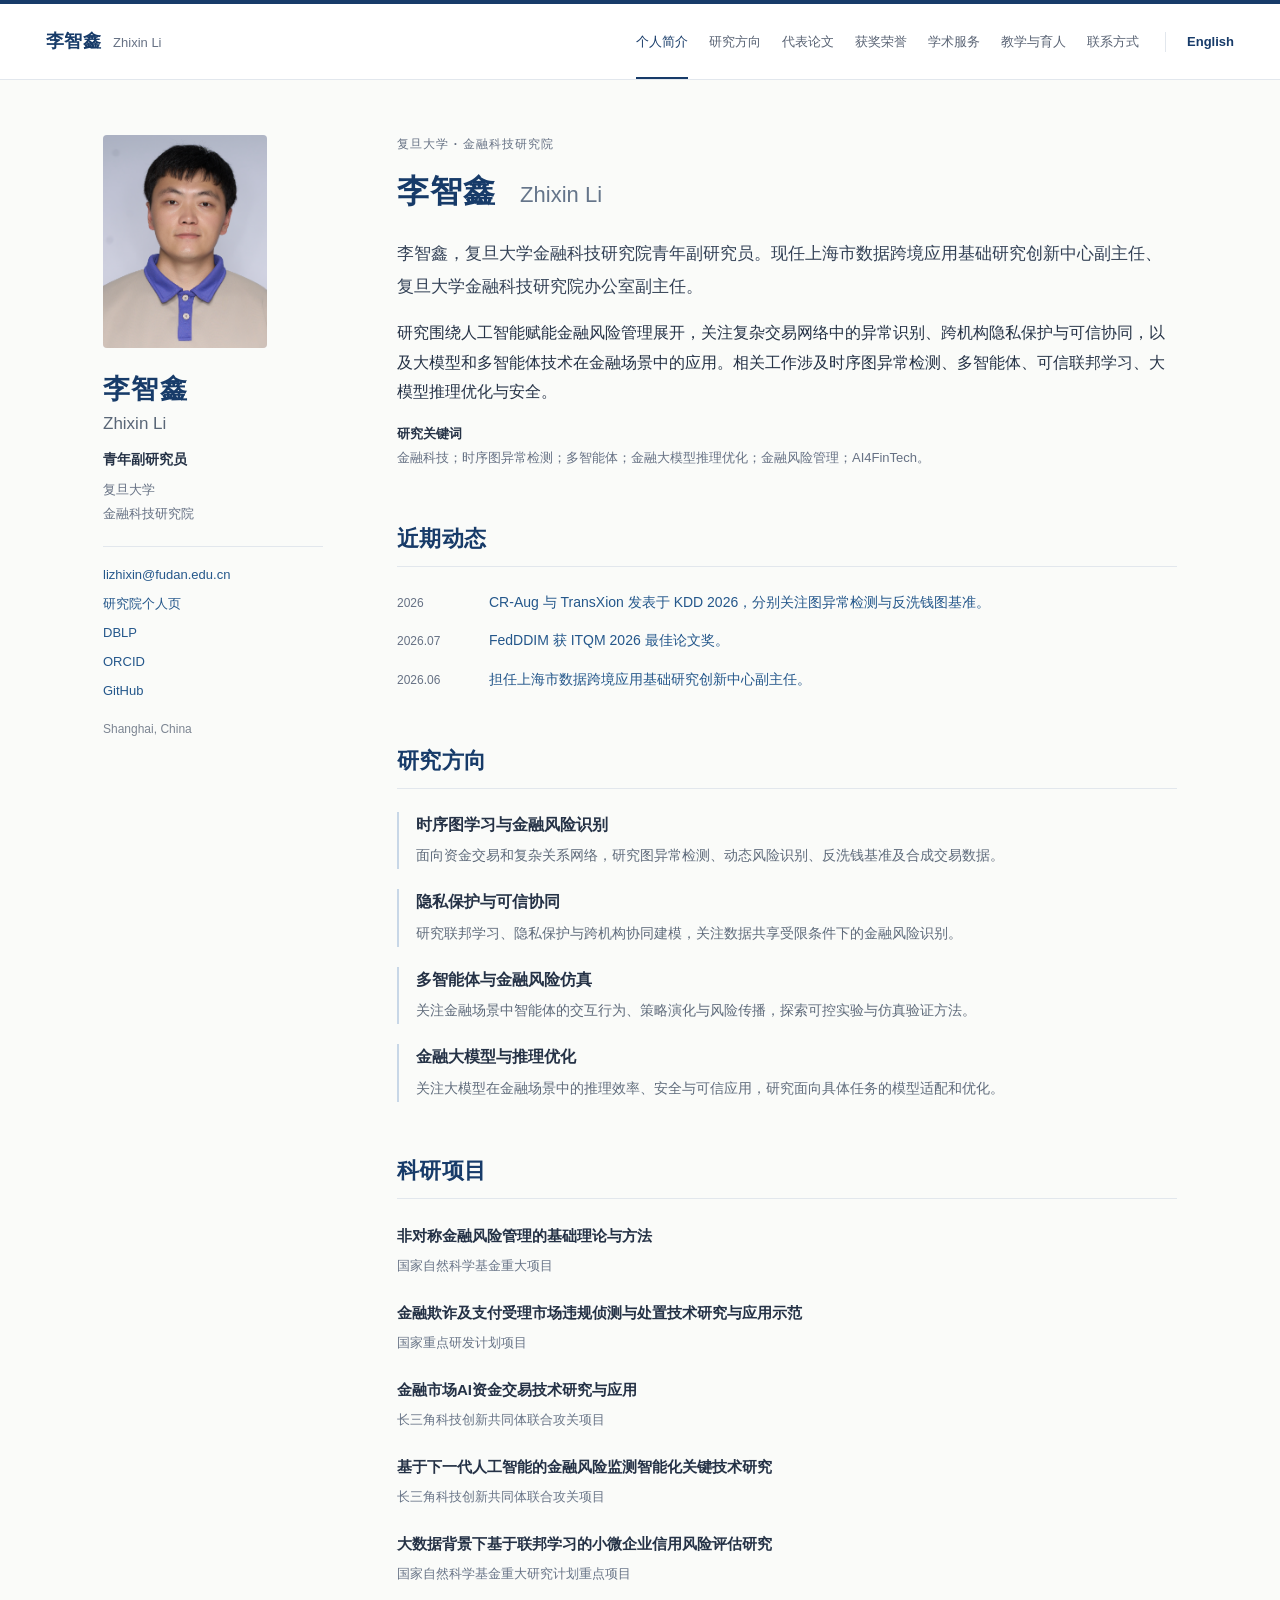
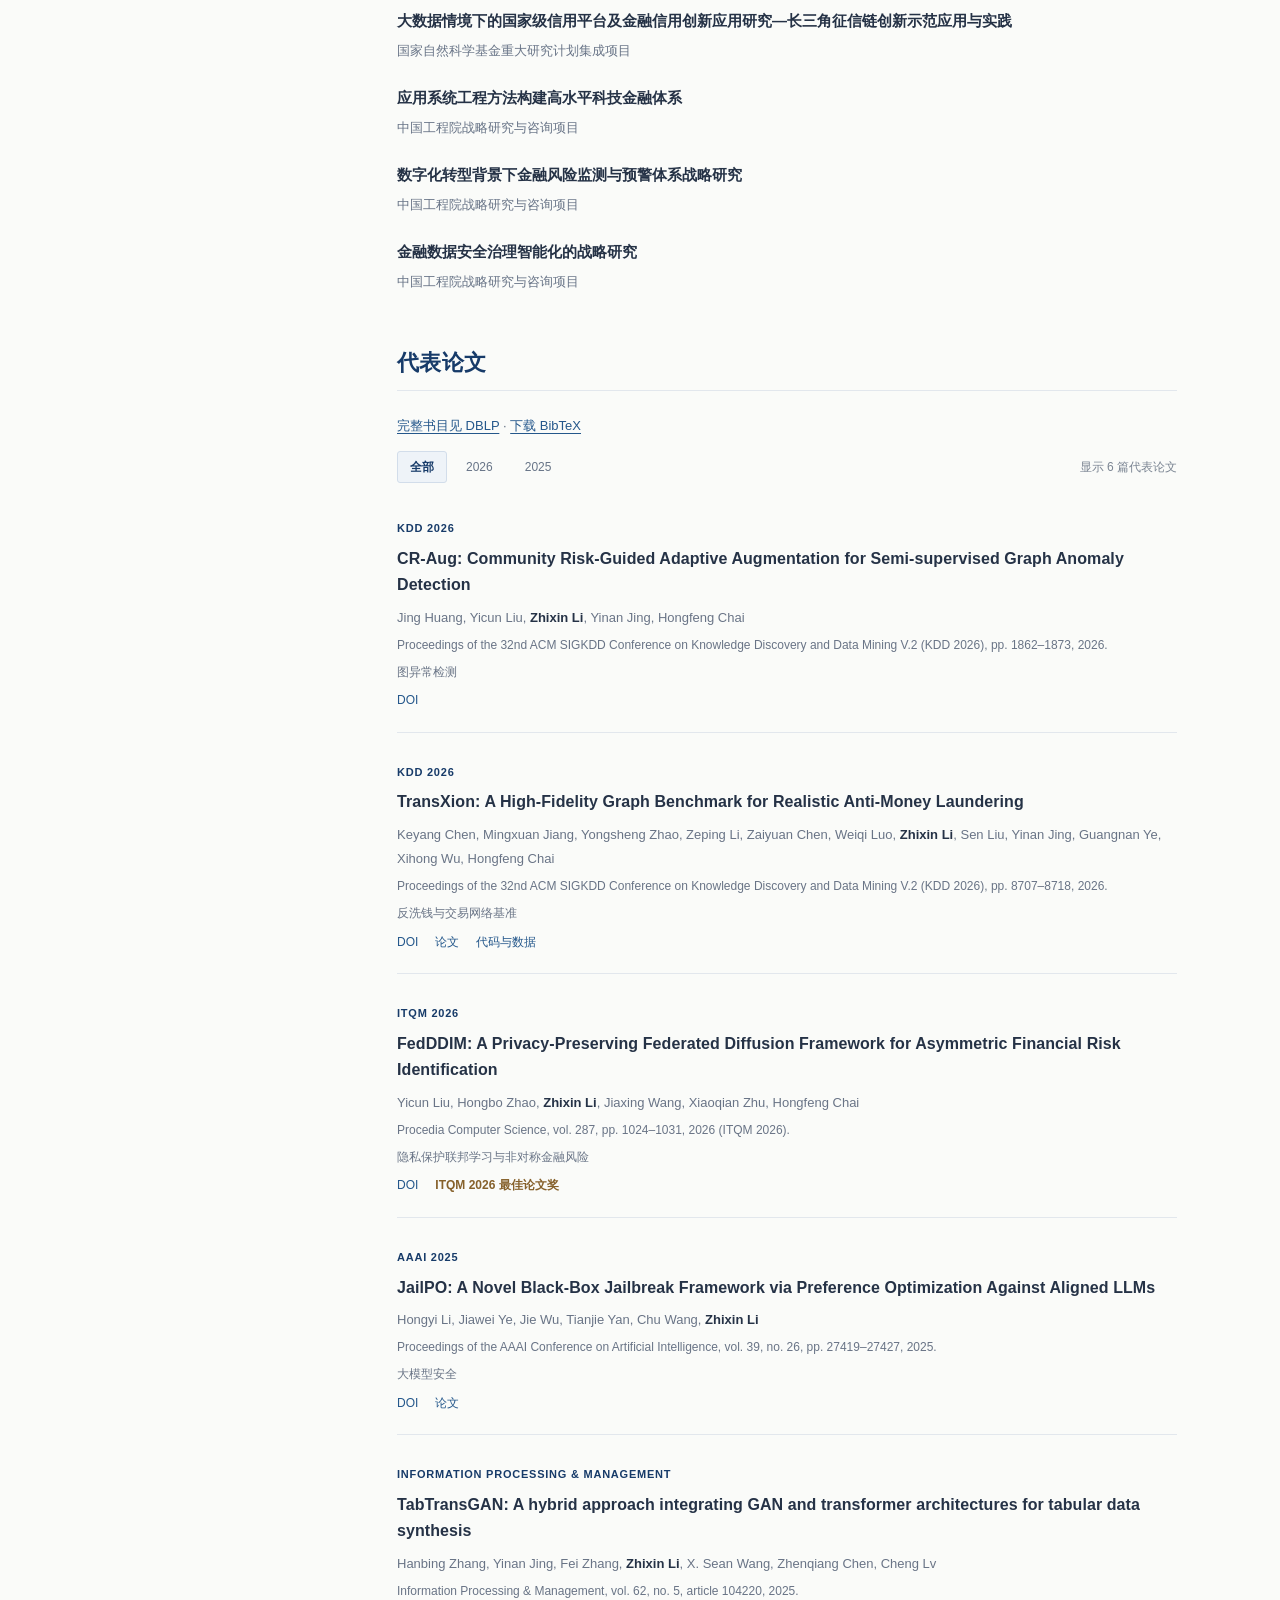
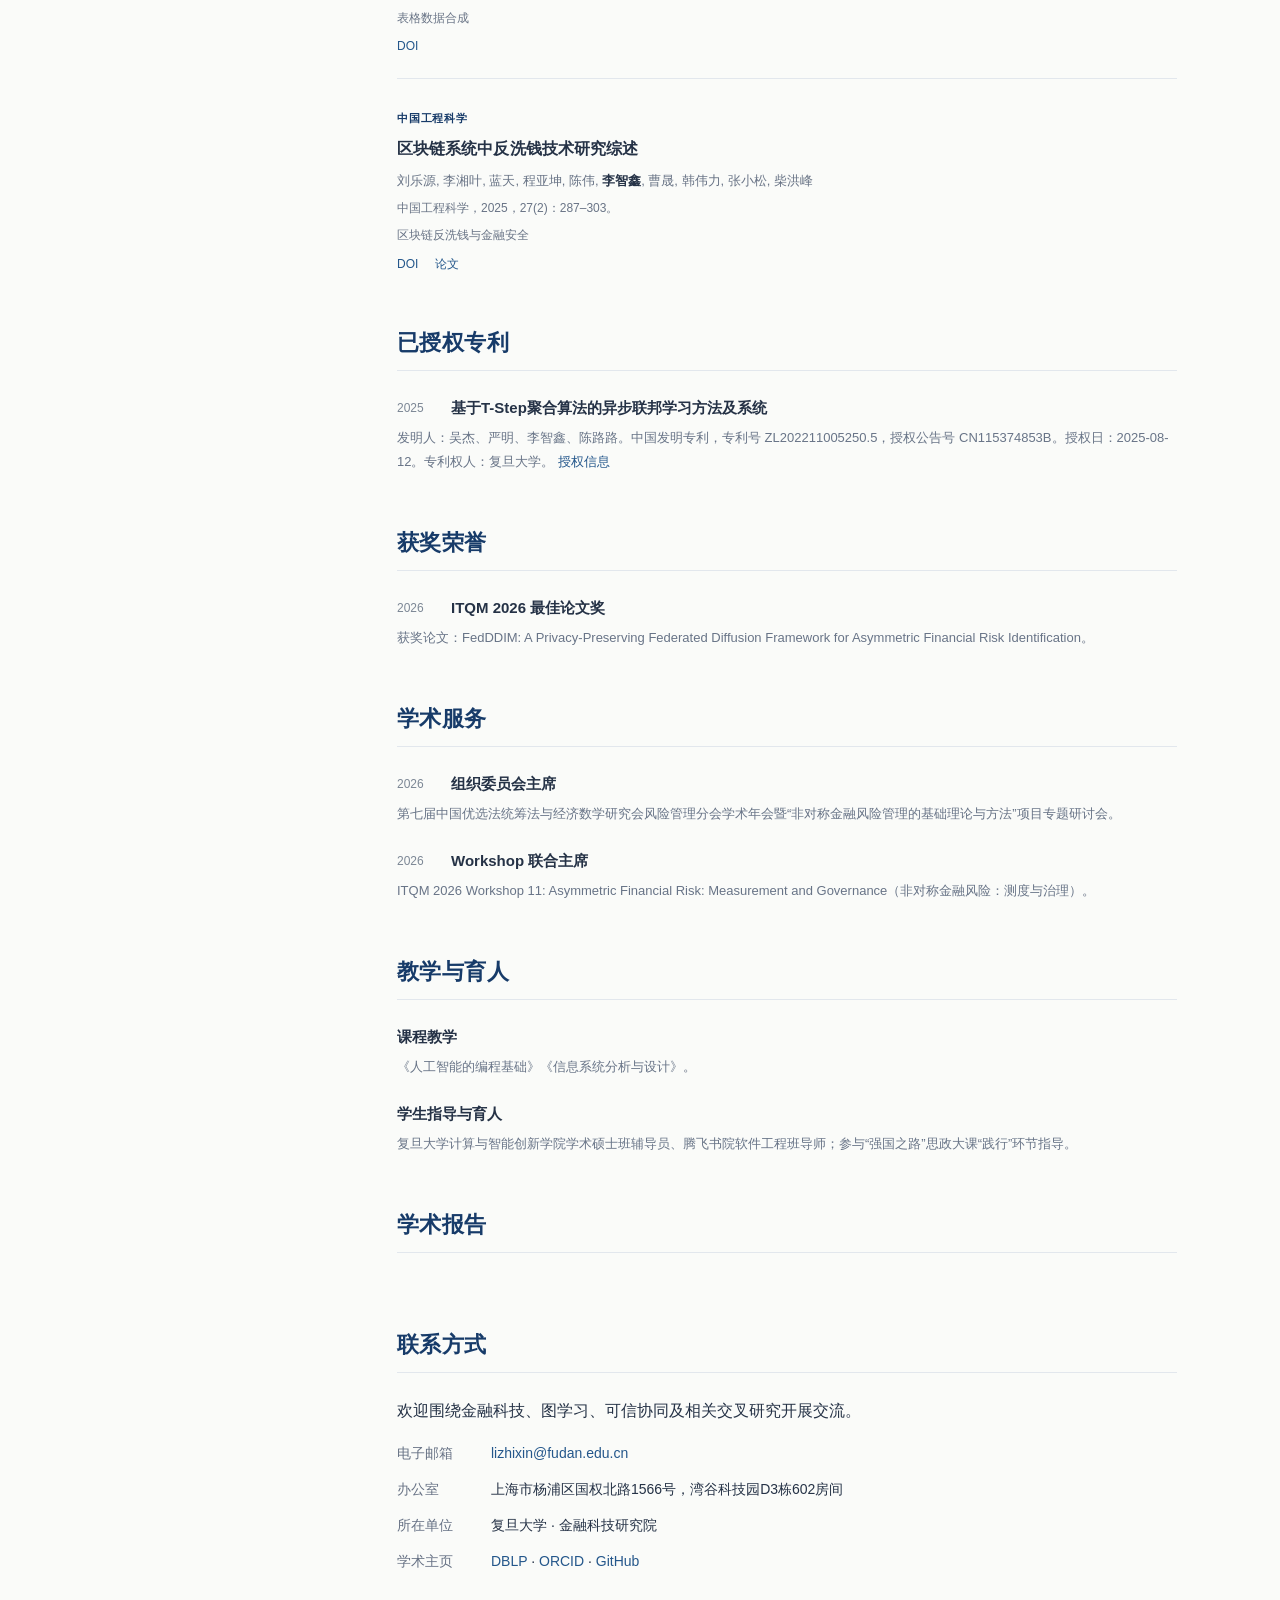
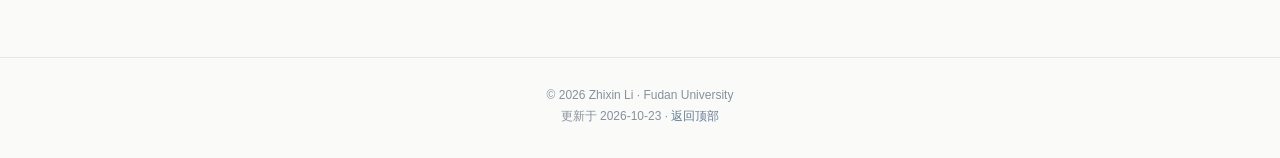
==== commit f88b6ed0: "Remove book contribution entries from academic homepage" ====
--- a/index.html
+++ b/index.html
@@ -57,8 +57,7 @@
 <li class="publication" data-year="2026" id="paper-fedddim"><span class="pub-venue">ITQM 2026</span><h3 class="pub-title"><a href="https://doi.org/10.1016/j.procs.2026.08.143">FedDDIM: A Privacy-Preserving Federated Diffusion Framework for Asymmetric Financial Risk Identification</a></h3><p class="pub-authors">Yicun Liu, Hongbo Zhao, <strong>Zhixin Li</strong>, Jiaxing Wang, Xiaoqian Zhu, Hongfeng Chai</p><p class="pub-meta">Procedia Computer Science, vol. 287, pp. 1024–1031, 2026 (ITQM 2026).</p><p class="pub-meta">隐私保护联邦学习与非对称金融风险</p><p class="pub-links"><a href="https://doi.org/10.1016/j.procs.2026.08.143">DOI</a><span class="pub-award">ITQM 2026 最佳论文奖</span></p></li>
 <li class="publication" data-year="2025" id="paper-jailpo"><span class="pub-venue">AAAI 2025</span><h3 class="pub-title"><a href="https://doi.org/10.1609/aaai.v39i26.34953">JailPO: A Novel Black-Box Jailbreak Framework via Preference Optimization Against Aligned LLMs</a></h3><p class="pub-authors">Hongyi Li, Jiawei Ye, Jie Wu, Tianjie Yan, Chu Wang, <strong>Zhixin Li</strong></p><p class="pub-meta">Proceedings of the AAAI Conference on Artificial Intelligence, vol. 39, no. 26, pp. 27419–27427, 2025.</p><p class="pub-meta">大模型安全</p><p class="pub-links"><a href="https://doi.org/10.1609/aaai.v39i26.34953">DOI</a> <a href="https://ojs.aaai.org/index.php/AAAI/article/view/34953">论文</a></p></li>
 <li class="publication" data-year="2025" id="paper-tabtransgan"><span class="pub-venue">Information Processing &amp; Management</span><h3 class="pub-title"><a href="https://doi.org/10.1016/j.ipm.2025.104220">TabTransGAN: A hybrid approach integrating GAN and transformer architectures for tabular data synthesis</a></h3><p class="pub-authors">Hanbing Zhang, Yinan Jing, Fei Zhang, <strong>Zhixin Li</strong>, X. Sean Wang, Zhenqiang Chen, Cheng Lv</p><p class="pub-meta">Information Processing &amp; Management, vol. 62, no. 5, article 104220, 2025.</p><p class="pub-meta">表格数据合成</p><p class="pub-links"><a href="https://doi.org/10.1016/j.ipm.2025.104220">DOI</a></p></li>
-<li class="publication" data-year="2025" id="paper-blockchain-aml-survey"><span class="pub-venue">中国工程科学</span><h3 class="pub-title"><a href="https://doi.org/10.15302/J-SSCAE-2024.11.025">区块链系统中反洗钱技术研究综述</a></h3><p class="pub-authors">刘乐源, 李湘叶, 蓝天, 程亚坤, 陈伟, <strong>李智鑫</strong>, 曹晟, 韩伟力, 张小松, 柴洪峰</p><p class="pub-meta">中国工程科学，2025，27(2)：287–303。</p><p class="pub-meta">区块链反洗钱与金融安全</p><p class="pub-links"><a href="https://doi.org/10.15302/J-SSCAE-2024.11.025">DOI</a> <a href="https://www.engineering.org.cn/sscae/CN/1160106875662426752">论文</a></p></li></ol></section><section class="section" id="books" aria-labelledby="heading-books"><h2 class="section-heading" id="heading-books">图书编写（参与）</h2><ul class="detail-list"><li><h3>金融科技安全导论</h3><p>参与编写。</p></li>
-<li><h3>数字金融监管</h3><p>参与编写。</p></li></ul></section><section class="section" id="patents" aria-labelledby="heading-patents"><h2 class="section-heading" id="heading-patents">已授权专利</h2><ul class="detail-list"><li><h3><span class="item-year">2025</span>基于T-Step聚合算法的异步联邦学习方法及系统</h3><p>发明人：吴杰、严明、李智鑫、陈路路。中国发明专利，专利号 ZL202211005250.5，授权公告号 CN115374853B。授权日：2025-08-12。专利权人：复旦大学。 <a href="https://patents.google.com/patent/CN115374853B/zh">授权信息</a></p></li></ul></section><section class="section" id="honors" aria-labelledby="heading-honors"><h2 class="section-heading" id="heading-honors">获奖荣誉</h2><ul class="detail-list"><li><h3><span class="item-year">2026</span>ITQM 2026 最佳论文奖</h3><p>获奖论文：FedDDIM: A Privacy-Preserving Federated Diffusion Framework for Asymmetric Financial Risk Identification。</p></li></ul></section><section class="section" id="service" aria-labelledby="heading-service"><h2 class="section-heading" id="heading-service">学术服务</h2><ul class="detail-list"><li><h3><span class="item-year">2026</span>组织委员会主席</h3><p>第七届中国优选法统筹法与经济数学研究会风险管理分会学术年会暨“非对称金融风险管理的基础理论与方法”项目专题研讨会。</p></li>
+<li class="publication" data-year="2025" id="paper-blockchain-aml-survey"><span class="pub-venue">中国工程科学</span><h3 class="pub-title"><a href="https://doi.org/10.15302/J-SSCAE-2024.11.025">区块链系统中反洗钱技术研究综述</a></h3><p class="pub-authors">刘乐源, 李湘叶, 蓝天, 程亚坤, 陈伟, <strong>李智鑫</strong>, 曹晟, 韩伟力, 张小松, 柴洪峰</p><p class="pub-meta">中国工程科学，2025，27(2)：287–303。</p><p class="pub-meta">区块链反洗钱与金融安全</p><p class="pub-links"><a href="https://doi.org/10.15302/J-SSCAE-2024.11.025">DOI</a> <a href="https://www.engineering.org.cn/sscae/CN/1160106875662426752">论文</a></p></li></ol></section><section class="section" id="patents" aria-labelledby="heading-patents"><h2 class="section-heading" id="heading-patents">已授权专利</h2><ul class="detail-list"><li><h3><span class="item-year">2025</span>基于T-Step聚合算法的异步联邦学习方法及系统</h3><p>发明人：吴杰、严明、李智鑫、陈路路。中国发明专利，专利号 ZL202211005250.5，授权公告号 CN115374853B。授权日：2025-08-12。专利权人：复旦大学。 <a href="https://patents.google.com/patent/CN115374853B/zh">授权信息</a></p></li></ul></section><section class="section" id="honors" aria-labelledby="heading-honors"><h2 class="section-heading" id="heading-honors">获奖荣誉</h2><ul class="detail-list"><li><h3><span class="item-year">2026</span>ITQM 2026 最佳论文奖</h3><p>获奖论文：FedDDIM: A Privacy-Preserving Federated Diffusion Framework for Asymmetric Financial Risk Identification。</p></li></ul></section><section class="section" id="service" aria-labelledby="heading-service"><h2 class="section-heading" id="heading-service">学术服务</h2><ul class="detail-list"><li><h3><span class="item-year">2026</span>组织委员会主席</h3><p>第七届中国优选法统筹法与经济数学研究会风险管理分会学术年会暨“非对称金融风险管理的基础理论与方法”项目专题研讨会。</p></li>
 <li><h3><span class="item-year">2026</span>Workshop 联合主席</h3><p>ITQM 2026 Workshop 11: Asymmetric Financial Risk: Measurement and Governance（非对称金融风险：测度与治理）。</p></li></ul></section><section class="section" id="teaching" aria-labelledby="heading-teaching"><h2 class="section-heading" id="heading-teaching">教学与育人</h2><ul class="detail-list"><li><h3>课程教学</h3><p>《人工智能的编程基础》《信息系统分析与设计》。</p></li>
 <li><h3>学生指导与育人</h3><p>复旦大学计算与智能创新学院学术硕士班辅导员、腾飞书院软件工程班导师；参与“强国之路”思政大课“践行”环节指导。</p></li></ul></section><section class="section" id="talks" aria-labelledby="heading-talks"><h2 class="section-heading" id="heading-talks">学术报告</h2><ul class="detail-list"></ul></section><section class="section" id="contact" aria-labelledby="heading-contact"><h2 class="section-heading" id="heading-contact">联系方式</h2><p>欢迎围绕金融科技、图学习、可信协同及相关交叉研究开展交流。</p><dl class="contact-list"><dt>电子邮箱</dt><dd><a href="mailto:lizhixin@fudan.edu.cn">lizhixin@fudan.edu.cn</a></dd><dt>办公室</dt><dd>上海市杨浦区国权北路1566号，湾谷科技园D3栋602房间</dd><dt>所在单位</dt><dd>复旦大学 · 金融科技研究院</dd><dt>学术主页</dt><dd><a href="https://dblp.org/pid/82/7406-3.html">DBLP</a> · <a href="https://orcid.org/0000-0002-9646-3047">ORCID</a> · <a href="https://github.com/Jack-lizhiXin">GitHub</a></dd></dl></section></main>
   </div>
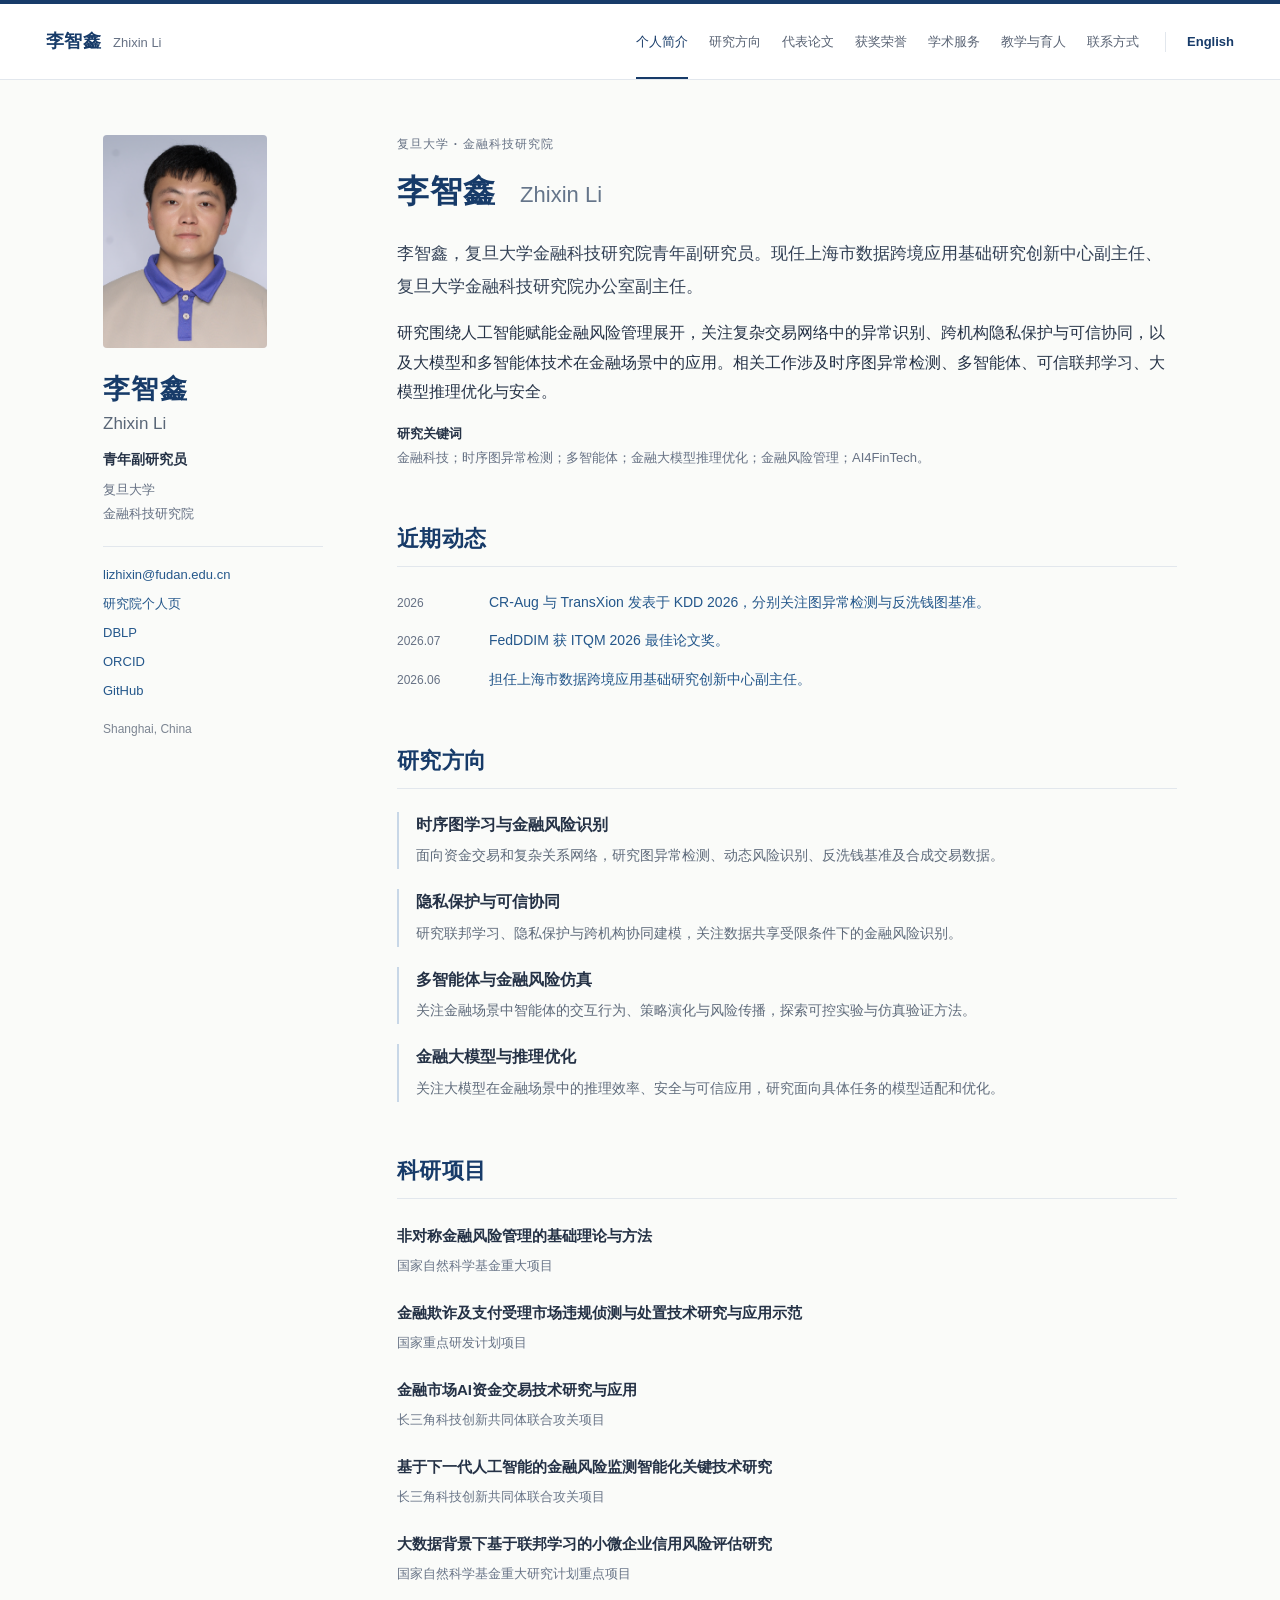
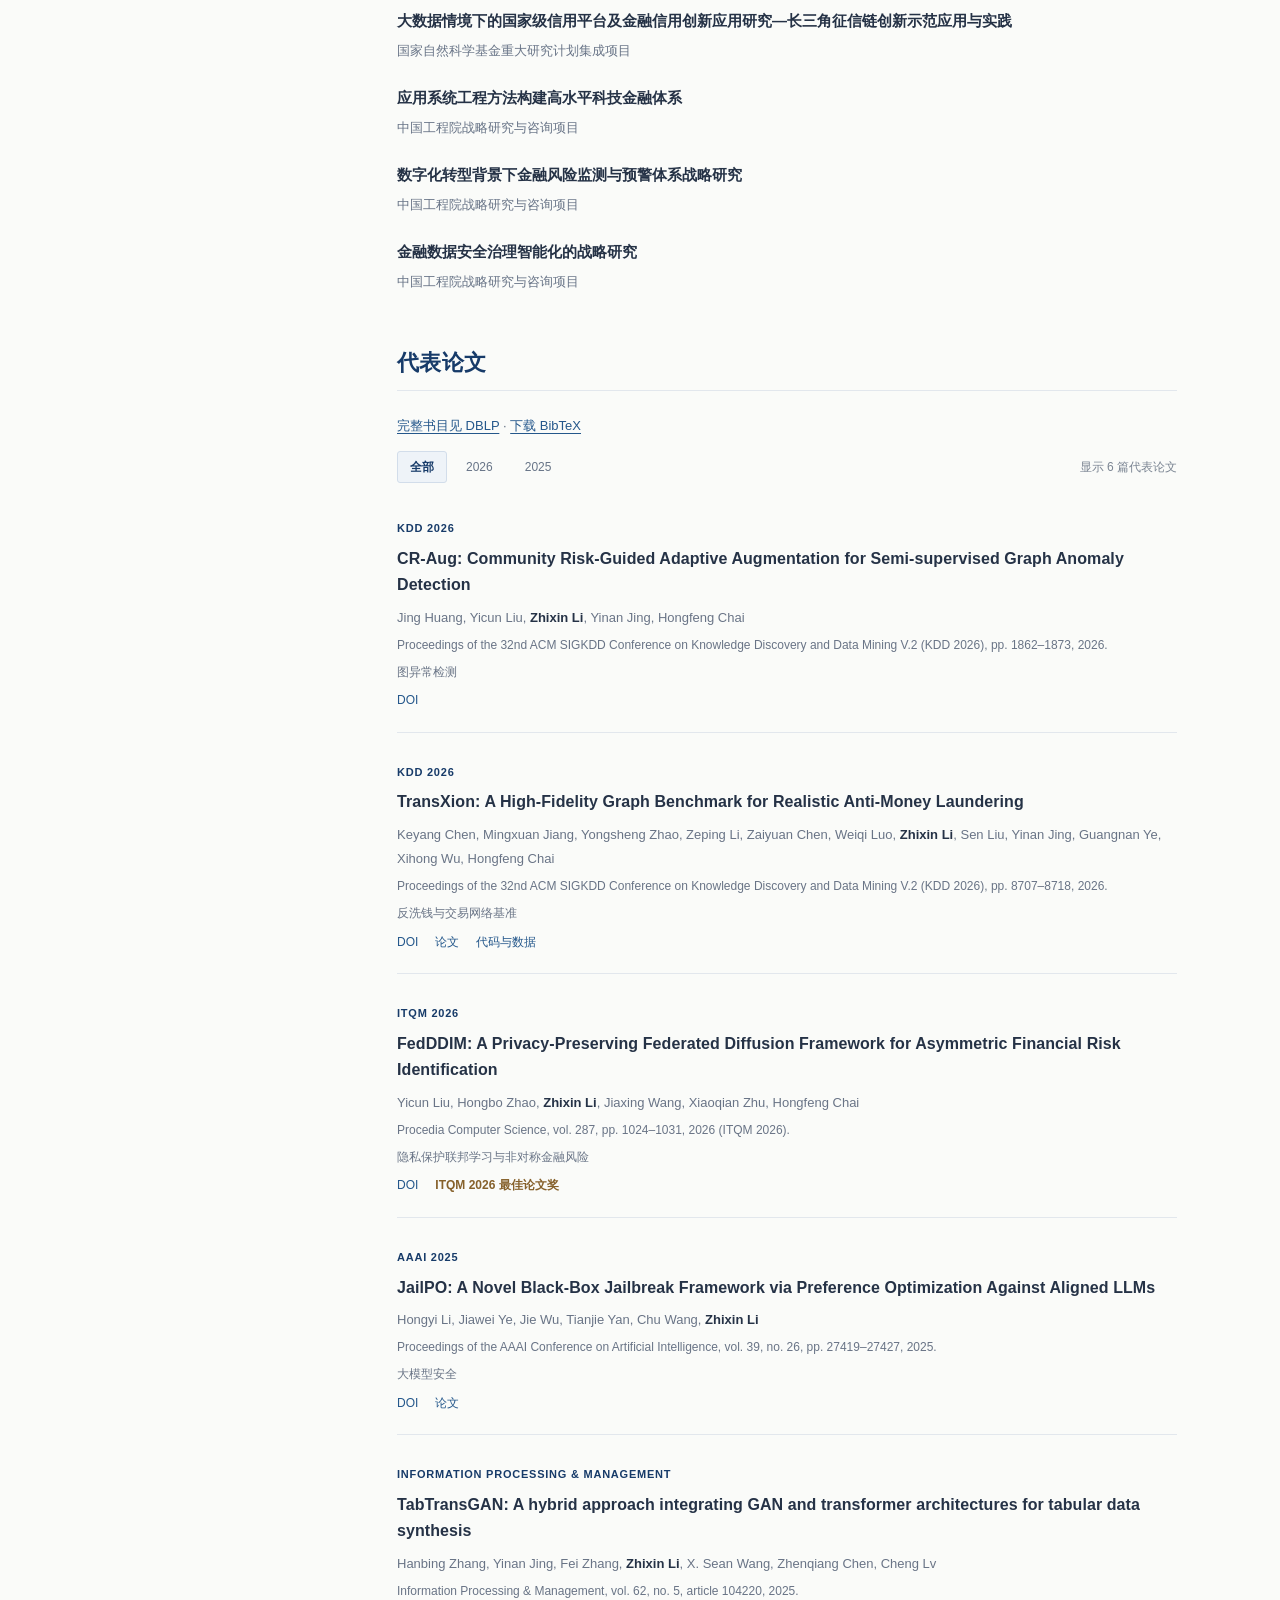
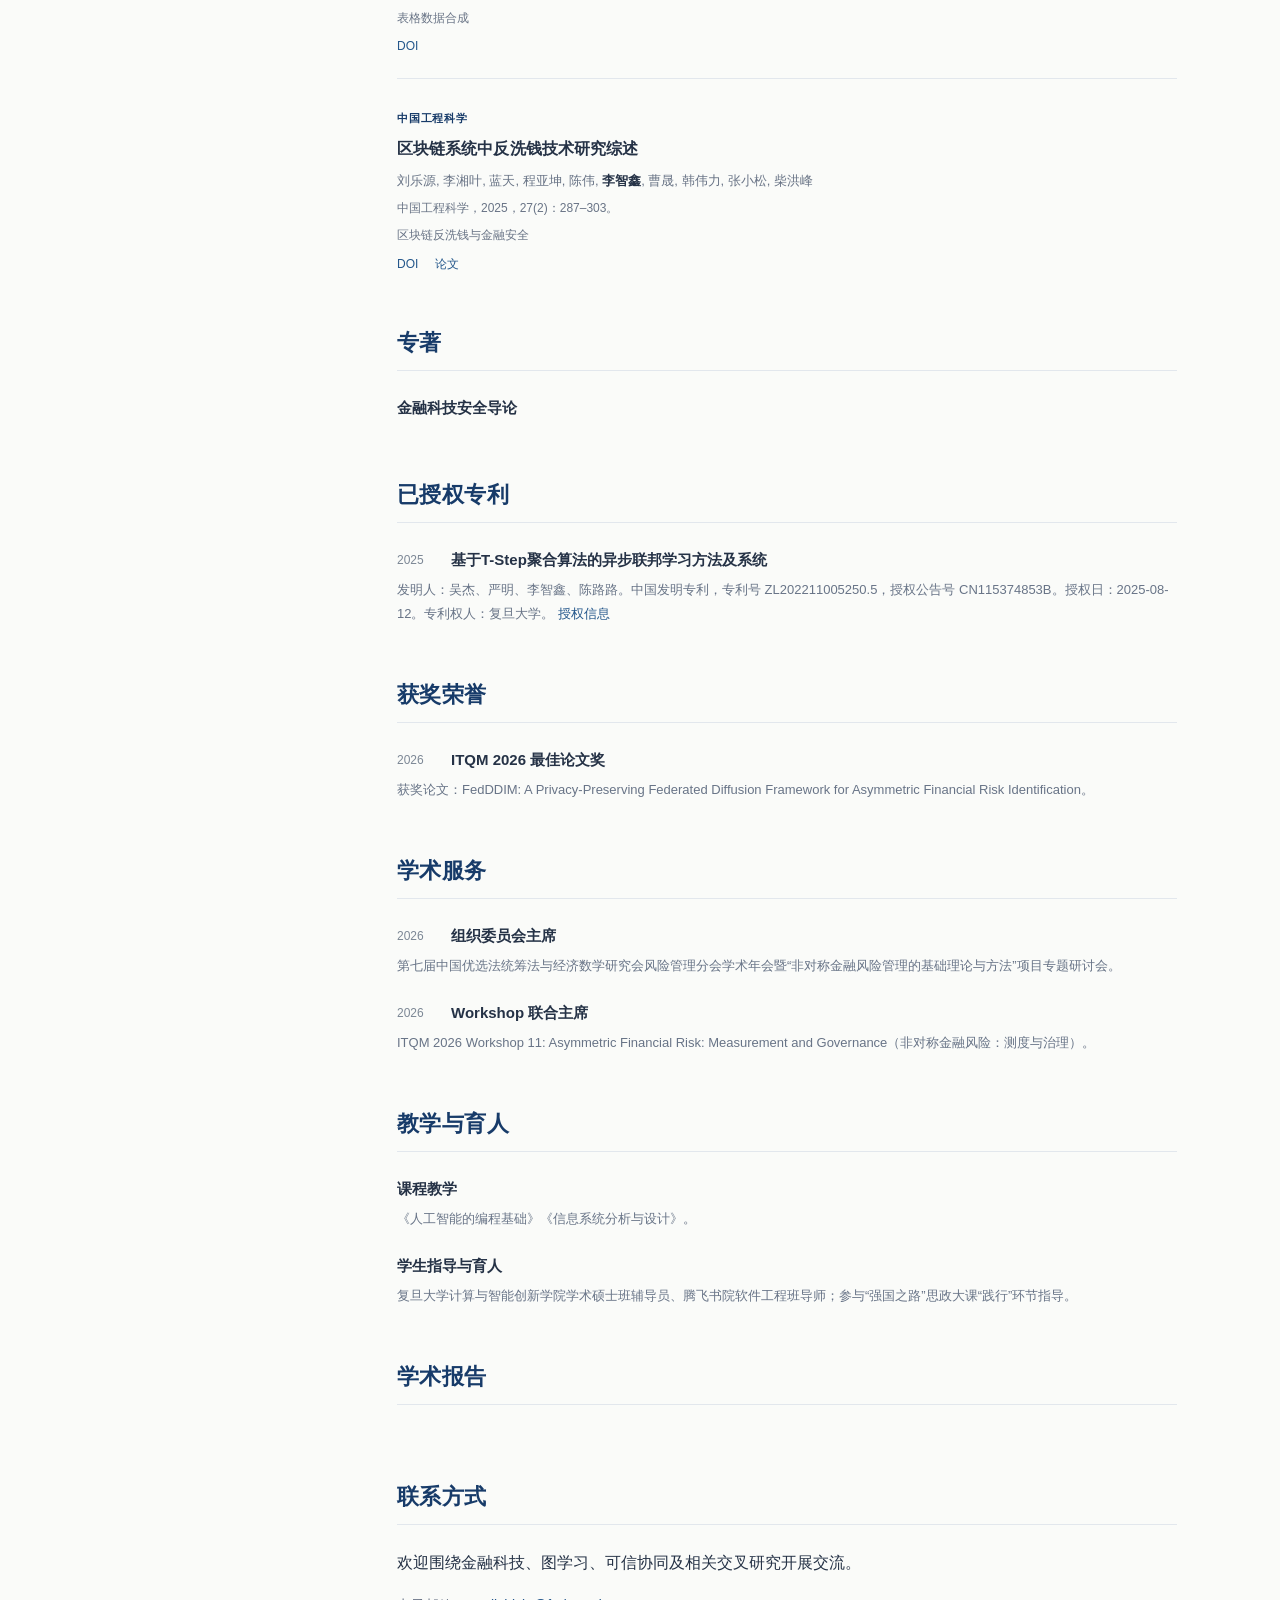
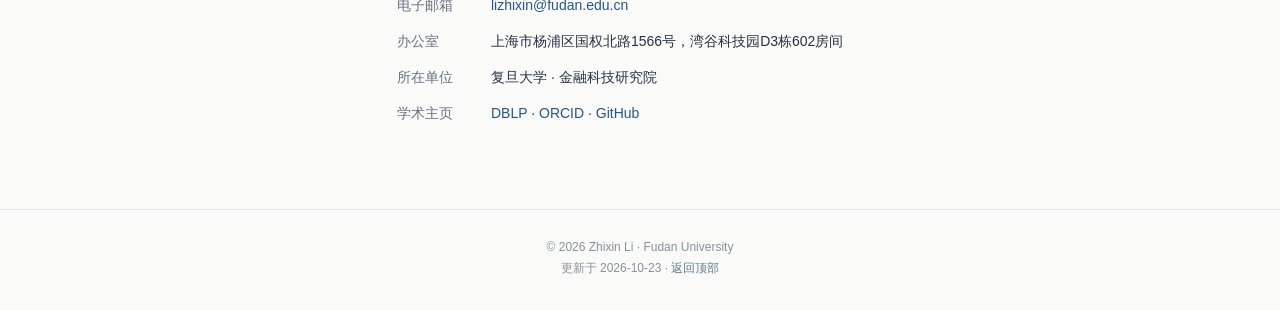
==== commit 698e75ba: "List the selected monograph by title only" ====
--- a/index.html
+++ b/index.html
@@ -57,7 +57,7 @@
 <li class="publication" data-year="2026" id="paper-fedddim"><span class="pub-venue">ITQM 2026</span><h3 class="pub-title"><a href="https://doi.org/10.1016/j.procs.2026.08.143">FedDDIM: A Privacy-Preserving Federated Diffusion Framework for Asymmetric Financial Risk Identification</a></h3><p class="pub-authors">Yicun Liu, Hongbo Zhao, <strong>Zhixin Li</strong>, Jiaxing Wang, Xiaoqian Zhu, Hongfeng Chai</p><p class="pub-meta">Procedia Computer Science, vol. 287, pp. 1024–1031, 2026 (ITQM 2026).</p><p class="pub-meta">隐私保护联邦学习与非对称金融风险</p><p class="pub-links"><a href="https://doi.org/10.1016/j.procs.2026.08.143">DOI</a><span class="pub-award">ITQM 2026 最佳论文奖</span></p></li>
 <li class="publication" data-year="2025" id="paper-jailpo"><span class="pub-venue">AAAI 2025</span><h3 class="pub-title"><a href="https://doi.org/10.1609/aaai.v39i26.34953">JailPO: A Novel Black-Box Jailbreak Framework via Preference Optimization Against Aligned LLMs</a></h3><p class="pub-authors">Hongyi Li, Jiawei Ye, Jie Wu, Tianjie Yan, Chu Wang, <strong>Zhixin Li</strong></p><p class="pub-meta">Proceedings of the AAAI Conference on Artificial Intelligence, vol. 39, no. 26, pp. 27419–27427, 2025.</p><p class="pub-meta">大模型安全</p><p class="pub-links"><a href="https://doi.org/10.1609/aaai.v39i26.34953">DOI</a> <a href="https://ojs.aaai.org/index.php/AAAI/article/view/34953">论文</a></p></li>
 <li class="publication" data-year="2025" id="paper-tabtransgan"><span class="pub-venue">Information Processing &amp; Management</span><h3 class="pub-title"><a href="https://doi.org/10.1016/j.ipm.2025.104220">TabTransGAN: A hybrid approach integrating GAN and transformer architectures for tabular data synthesis</a></h3><p class="pub-authors">Hanbing Zhang, Yinan Jing, Fei Zhang, <strong>Zhixin Li</strong>, X. Sean Wang, Zhenqiang Chen, Cheng Lv</p><p class="pub-meta">Information Processing &amp; Management, vol. 62, no. 5, article 104220, 2025.</p><p class="pub-meta">表格数据合成</p><p class="pub-links"><a href="https://doi.org/10.1016/j.ipm.2025.104220">DOI</a></p></li>
-<li class="publication" data-year="2025" id="paper-blockchain-aml-survey"><span class="pub-venue">中国工程科学</span><h3 class="pub-title"><a href="https://doi.org/10.15302/J-SSCAE-2024.11.025">区块链系统中反洗钱技术研究综述</a></h3><p class="pub-authors">刘乐源, 李湘叶, 蓝天, 程亚坤, 陈伟, <strong>李智鑫</strong>, 曹晟, 韩伟力, 张小松, 柴洪峰</p><p class="pub-meta">中国工程科学，2025，27(2)：287–303。</p><p class="pub-meta">区块链反洗钱与金融安全</p><p class="pub-links"><a href="https://doi.org/10.15302/J-SSCAE-2024.11.025">DOI</a> <a href="https://www.engineering.org.cn/sscae/CN/1160106875662426752">论文</a></p></li></ol></section><section class="section" id="patents" aria-labelledby="heading-patents"><h2 class="section-heading" id="heading-patents">已授权专利</h2><ul class="detail-list"><li><h3><span class="item-year">2025</span>基于T-Step聚合算法的异步联邦学习方法及系统</h3><p>发明人：吴杰、严明、李智鑫、陈路路。中国发明专利，专利号 ZL202211005250.5，授权公告号 CN115374853B。授权日：2025-08-12。专利权人：复旦大学。 <a href="https://patents.google.com/patent/CN115374853B/zh">授权信息</a></p></li></ul></section><section class="section" id="honors" aria-labelledby="heading-honors"><h2 class="section-heading" id="heading-honors">获奖荣誉</h2><ul class="detail-list"><li><h3><span class="item-year">2026</span>ITQM 2026 最佳论文奖</h3><p>获奖论文：FedDDIM: A Privacy-Preserving Federated Diffusion Framework for Asymmetric Financial Risk Identification。</p></li></ul></section><section class="section" id="service" aria-labelledby="heading-service"><h2 class="section-heading" id="heading-service">学术服务</h2><ul class="detail-list"><li><h3><span class="item-year">2026</span>组织委员会主席</h3><p>第七届中国优选法统筹法与经济数学研究会风险管理分会学术年会暨“非对称金融风险管理的基础理论与方法”项目专题研讨会。</p></li>
+<li class="publication" data-year="2025" id="paper-blockchain-aml-survey"><span class="pub-venue">中国工程科学</span><h3 class="pub-title"><a href="https://doi.org/10.15302/J-SSCAE-2024.11.025">区块链系统中反洗钱技术研究综述</a></h3><p class="pub-authors">刘乐源, 李湘叶, 蓝天, 程亚坤, 陈伟, <strong>李智鑫</strong>, 曹晟, 韩伟力, 张小松, 柴洪峰</p><p class="pub-meta">中国工程科学，2025，27(2)：287–303。</p><p class="pub-meta">区块链反洗钱与金融安全</p><p class="pub-links"><a href="https://doi.org/10.15302/J-SSCAE-2024.11.025">DOI</a> <a href="https://www.engineering.org.cn/sscae/CN/1160106875662426752">论文</a></p></li></ol></section><section class="section" id="books" aria-labelledby="heading-books"><h2 class="section-heading" id="heading-books">专著</h2><ul class="detail-list"><li><h3>金融科技安全导论</h3><p></p></li></ul></section><section class="section" id="patents" aria-labelledby="heading-patents"><h2 class="section-heading" id="heading-patents">已授权专利</h2><ul class="detail-list"><li><h3><span class="item-year">2025</span>基于T-Step聚合算法的异步联邦学习方法及系统</h3><p>发明人：吴杰、严明、李智鑫、陈路路。中国发明专利，专利号 ZL202211005250.5，授权公告号 CN115374853B。授权日：2025-08-12。专利权人：复旦大学。 <a href="https://patents.google.com/patent/CN115374853B/zh">授权信息</a></p></li></ul></section><section class="section" id="honors" aria-labelledby="heading-honors"><h2 class="section-heading" id="heading-honors">获奖荣誉</h2><ul class="detail-list"><li><h3><span class="item-year">2026</span>ITQM 2026 最佳论文奖</h3><p>获奖论文：FedDDIM: A Privacy-Preserving Federated Diffusion Framework for Asymmetric Financial Risk Identification。</p></li></ul></section><section class="section" id="service" aria-labelledby="heading-service"><h2 class="section-heading" id="heading-service">学术服务</h2><ul class="detail-list"><li><h3><span class="item-year">2026</span>组织委员会主席</h3><p>第七届中国优选法统筹法与经济数学研究会风险管理分会学术年会暨“非对称金融风险管理的基础理论与方法”项目专题研讨会。</p></li>
 <li><h3><span class="item-year">2026</span>Workshop 联合主席</h3><p>ITQM 2026 Workshop 11: Asymmetric Financial Risk: Measurement and Governance（非对称金融风险：测度与治理）。</p></li></ul></section><section class="section" id="teaching" aria-labelledby="heading-teaching"><h2 class="section-heading" id="heading-teaching">教学与育人</h2><ul class="detail-list"><li><h3>课程教学</h3><p>《人工智能的编程基础》《信息系统分析与设计》。</p></li>
 <li><h3>学生指导与育人</h3><p>复旦大学计算与智能创新学院学术硕士班辅导员、腾飞书院软件工程班导师；参与“强国之路”思政大课“践行”环节指导。</p></li></ul></section><section class="section" id="talks" aria-labelledby="heading-talks"><h2 class="section-heading" id="heading-talks">学术报告</h2><ul class="detail-list"></ul></section><section class="section" id="contact" aria-labelledby="heading-contact"><h2 class="section-heading" id="heading-contact">联系方式</h2><p>欢迎围绕金融科技、图学习、可信协同及相关交叉研究开展交流。</p><dl class="contact-list"><dt>电子邮箱</dt><dd><a href="mailto:lizhixin@fudan.edu.cn">lizhixin@fudan.edu.cn</a></dd><dt>办公室</dt><dd>上海市杨浦区国权北路1566号，湾谷科技园D3栋602房间</dd><dt>所在单位</dt><dd>复旦大学 · 金融科技研究院</dd><dt>学术主页</dt><dd><a href="https://dblp.org/pid/82/7406-3.html">DBLP</a> · <a href="https://orcid.org/0000-0002-9646-3047">ORCID</a> · <a href="https://github.com/Jack-lizhiXin">GitHub</a></dd></dl></section></main>
   </div>
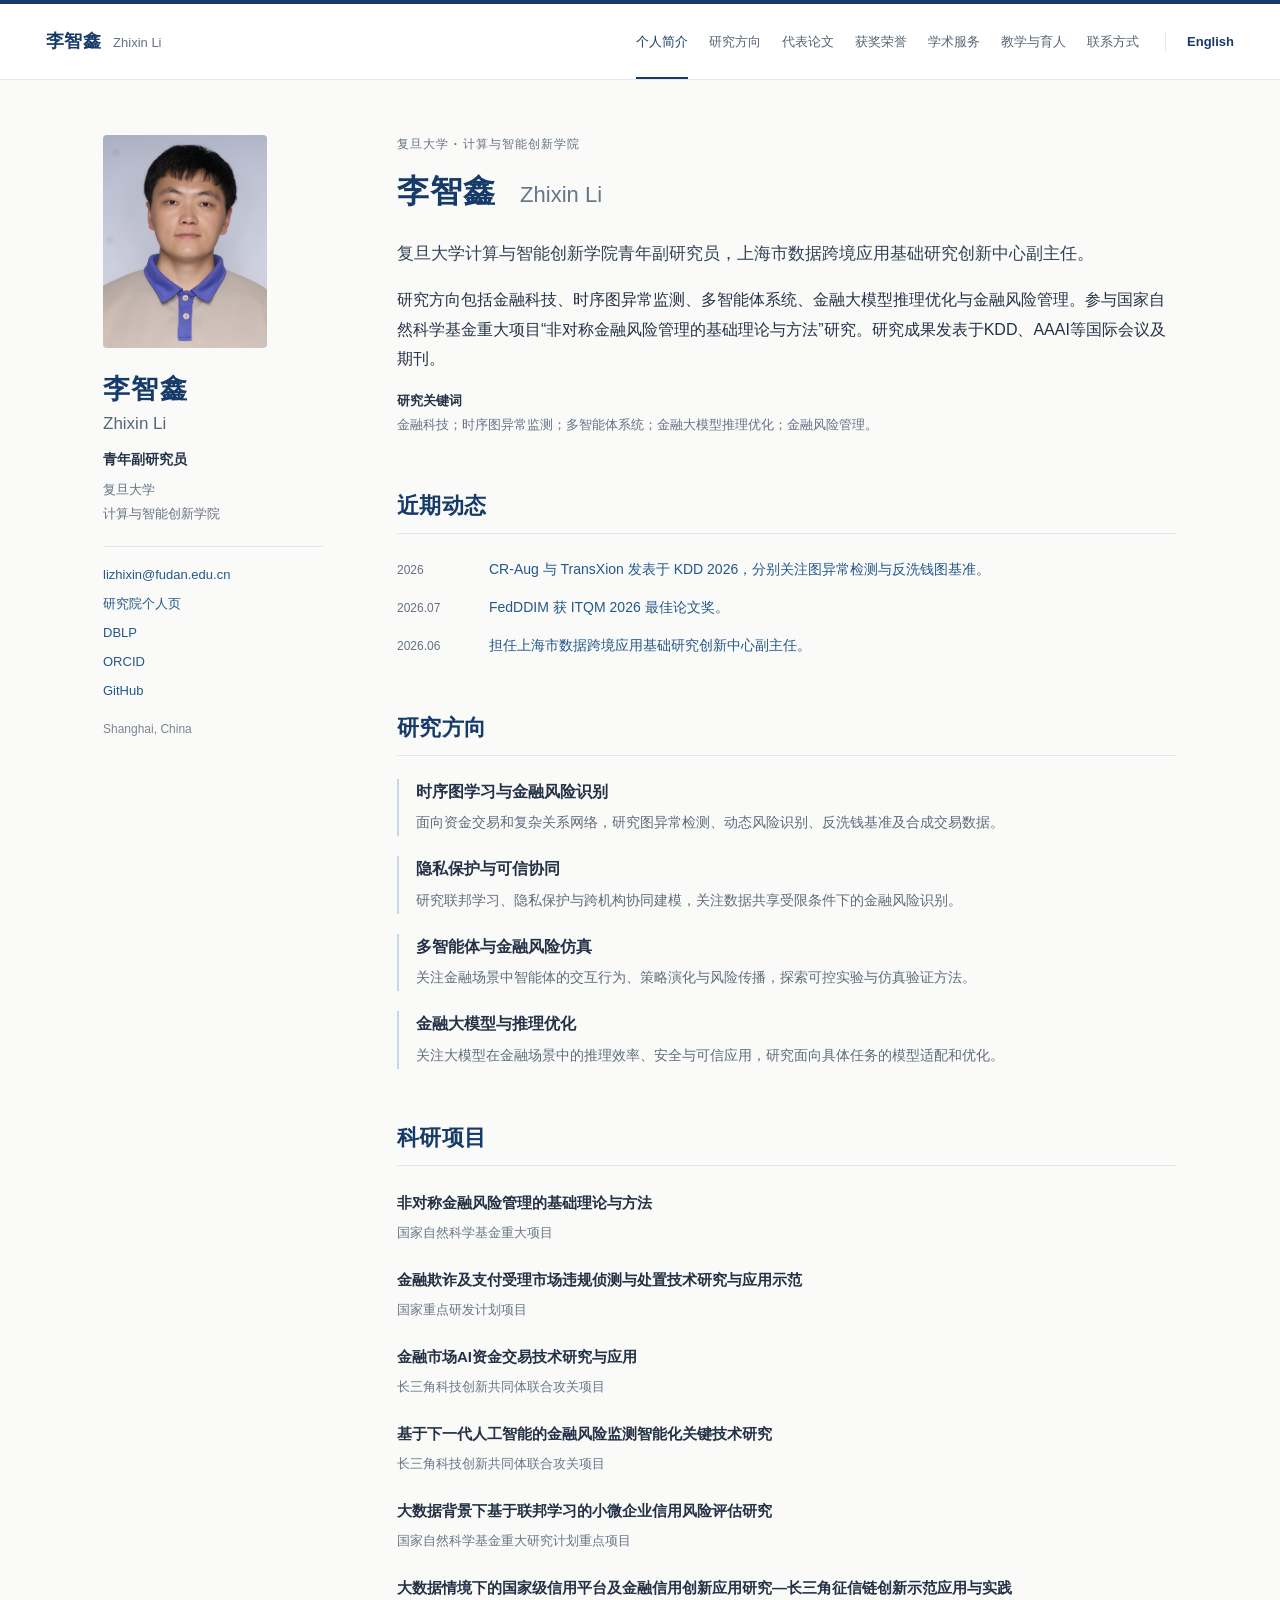
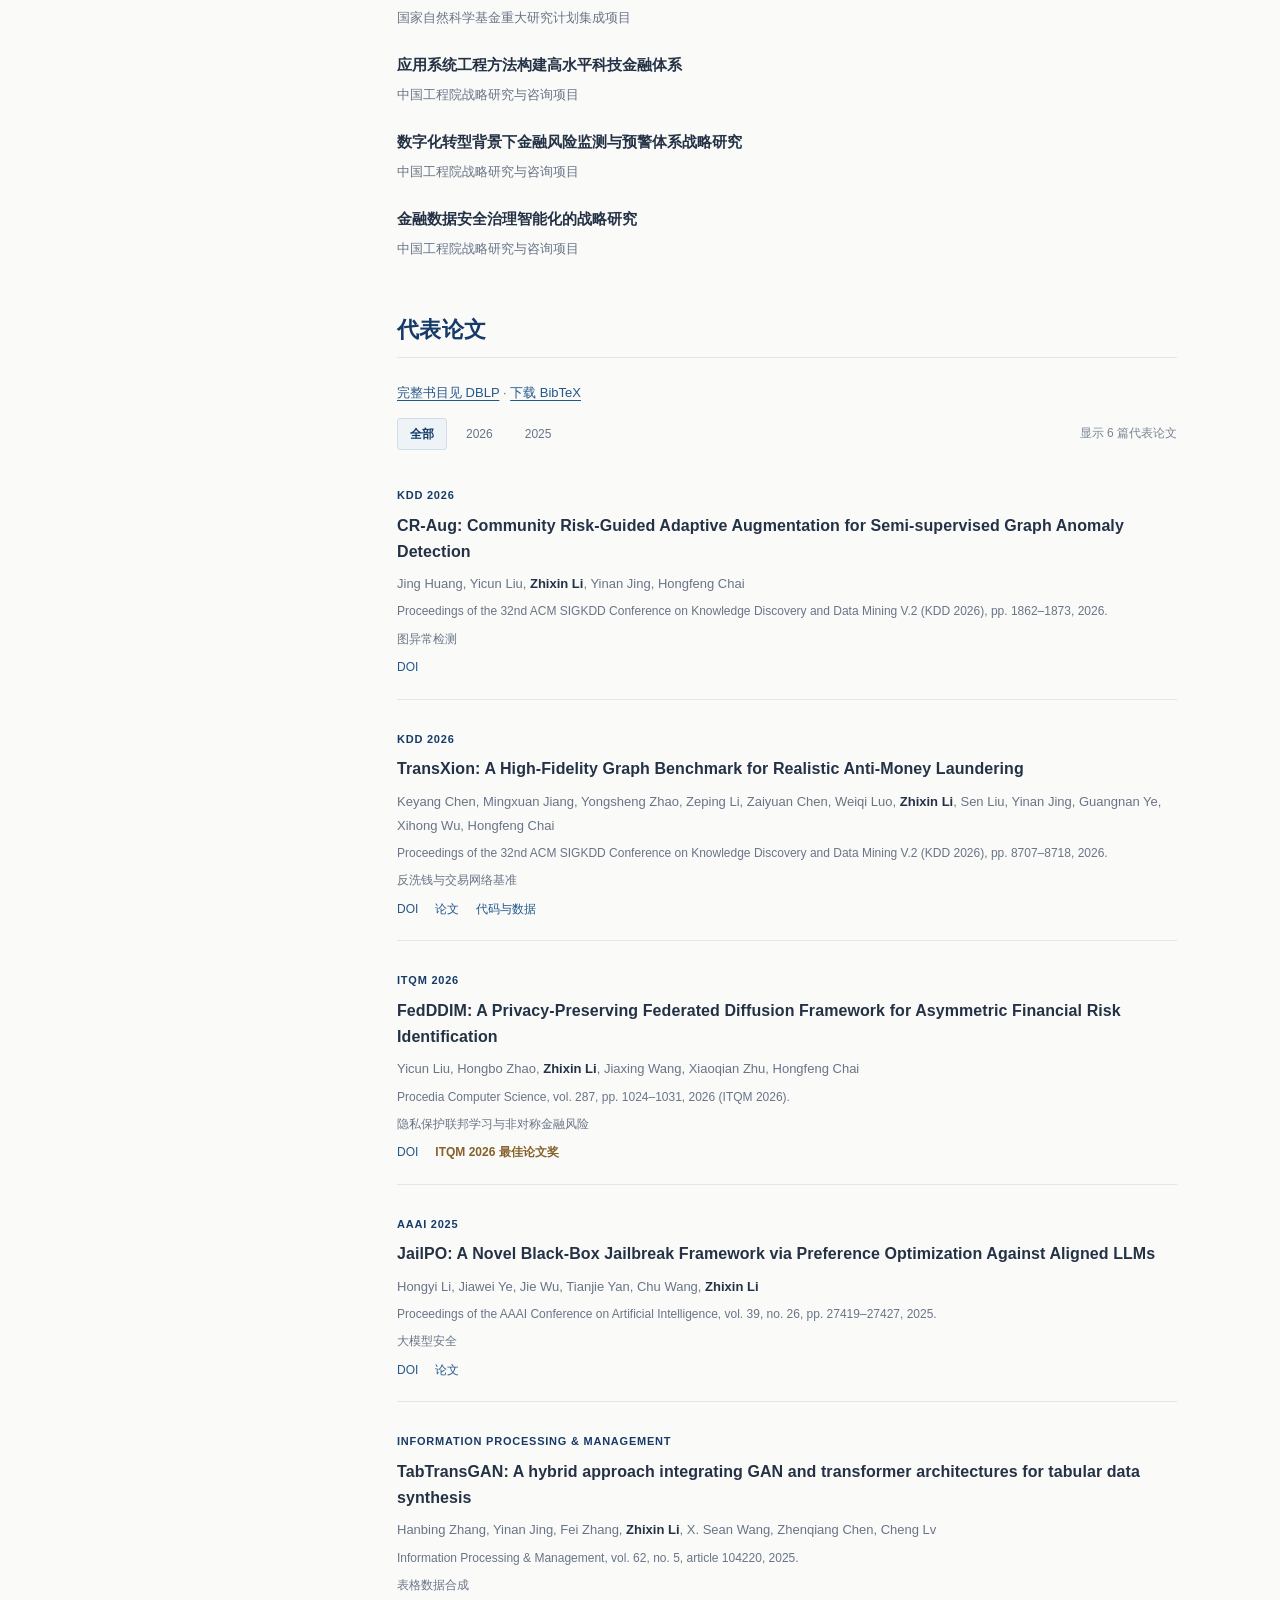
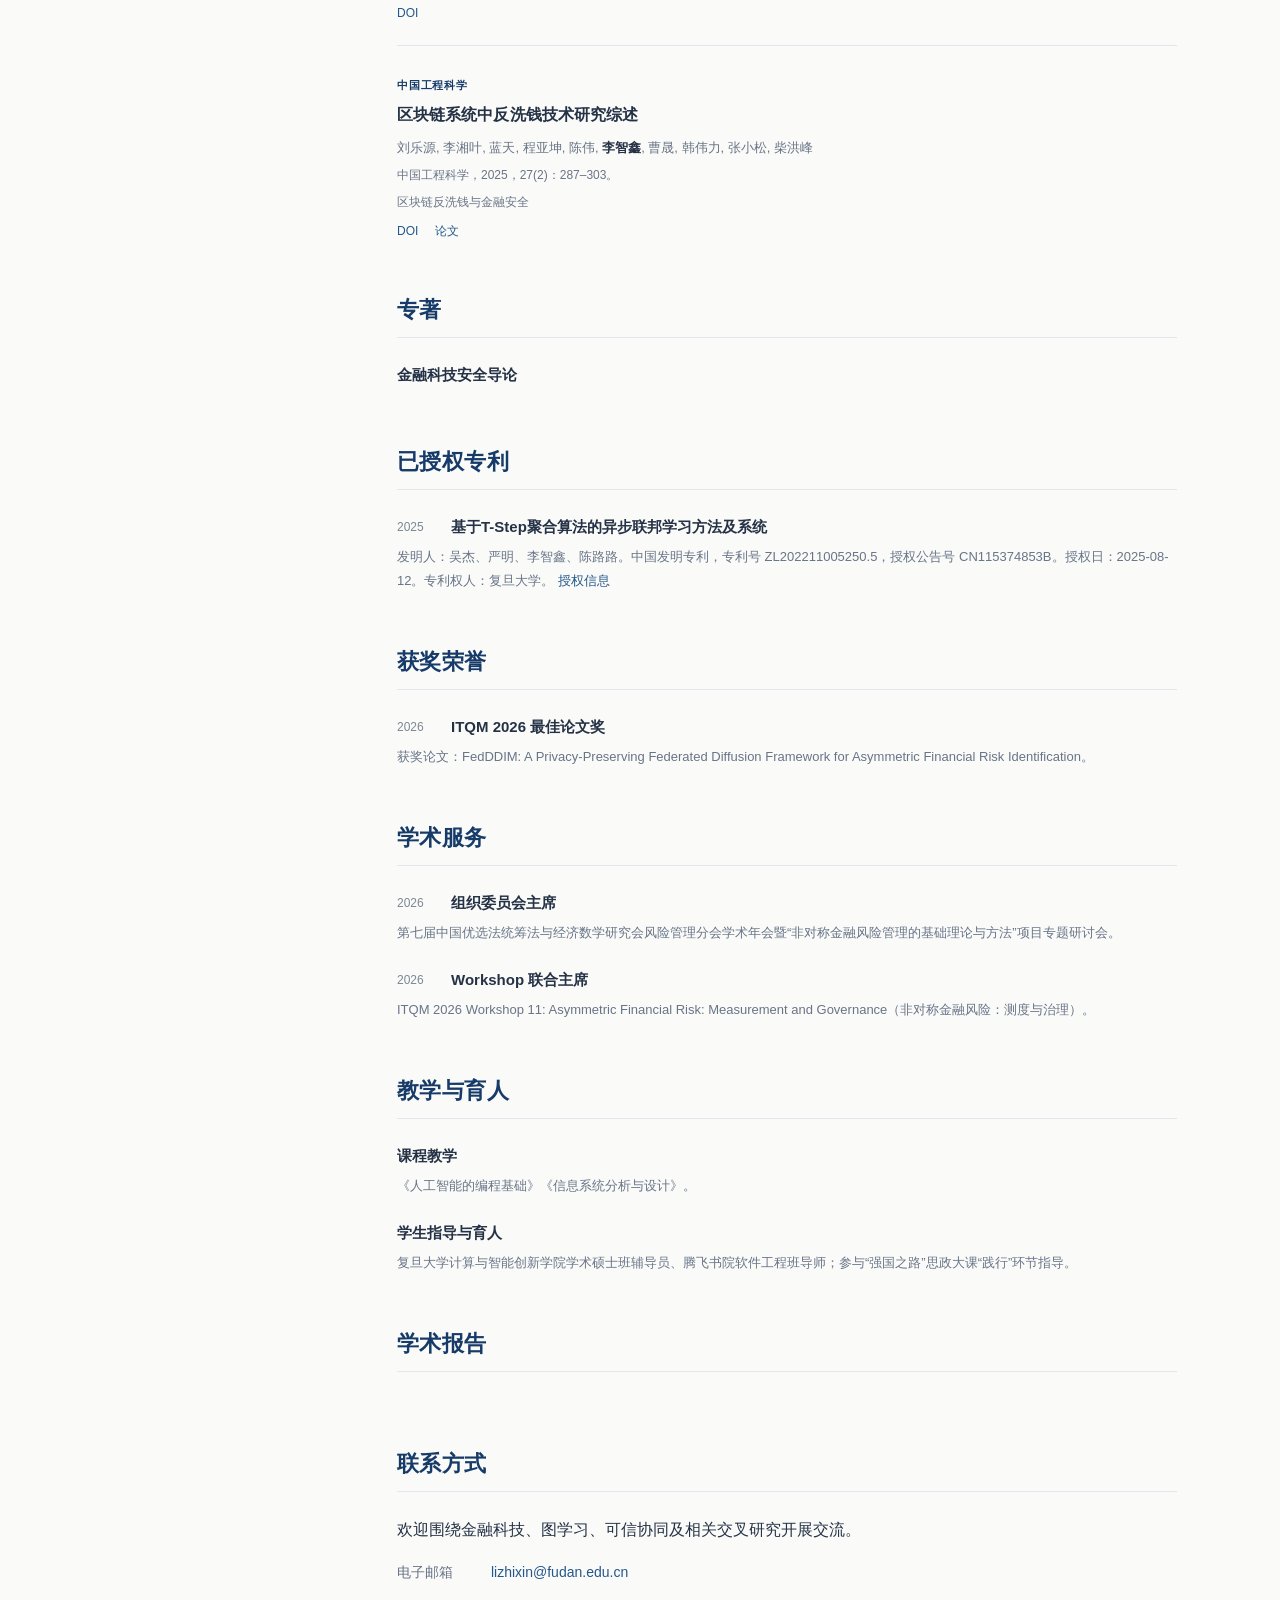
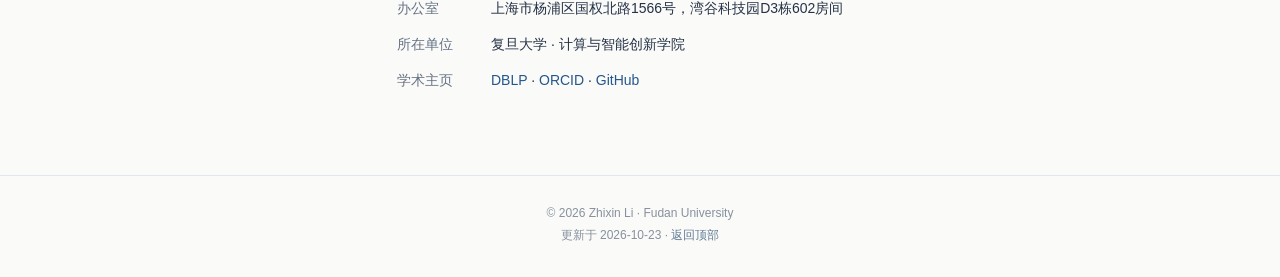
==== commit 05a1b930: "Synchronize bilingual affiliation and biography with latest profile" ====
--- a/index.html
+++ b/index.html
@@ -3,13 +3,13 @@
 <head>
   <meta charset="utf-8">
   <meta name="viewport" content="width=device-width, initial-scale=1">
-  <meta name="description" content="李智鑫，复旦大学金融科技研究院青年副研究员。研究方向包括金融科技、时序图异常检测、多智能体、金融大模型推理优化与金融风险管理。">
+  <meta name="description" content="李智鑫，复旦大学计算与智能创新学院青年副研究员，上海市数据跨境应用基础研究创新中心副主任。研究方向包括金融科技、时序图异常监测、多智能体系统、金融大模型推理优化与金融风险管理。">
   <meta name="author" content="Zhixin Li">
   <meta name="theme-color" content="#173b69">
   <meta name="color-scheme" content="light">
   <meta property="og:type" content="profile">
   <meta property="og:title" content="李智鑫 | 复旦大学 · 个人主页">
-  <meta property="og:description" content="李智鑫，复旦大学金融科技研究院青年副研究员。研究方向包括金融科技、时序图异常检测、多智能体、金融大模型推理优化与金融风险管理。">
+  <meta property="og:description" content="李智鑫，复旦大学计算与智能创新学院青年副研究员，上海市数据跨境应用基础研究创新中心副主任。研究方向包括金融科技、时序图异常监测、多智能体系统、金融大模型推理优化与金融风险管理。">
   <meta property="og:url" content="https://jack-lizhixin.github.io/">
   <title>李智鑫 | 复旦大学 · 个人主页</title>
   <link rel="canonical" href="https://jack-lizhixin.github.io/">
@@ -18,7 +18,7 @@
   <link rel="alternate" hreflang="x-default" href="https://jack-lizhixin.github.io/">
   <link rel="icon" href="assets/favicon.svg" type="image/svg+xml">
   <link rel="stylesheet" href="assets/style.css">
-  <script type="application/ld+json">{"@context": "https://schema.org", "@type": "Person", "name": "Zhixin Li", "alternateName": "李智鑫", "jobTitle": "Associate Researcher (Young Scholar)", "affiliation": {"@type": "Organization", "name": "Fudan University"}, "email": "lizhixin@fudan.edu.cn", "url": "https://jack-lizhixin.github.io/", "sameAs": ["https://dblp.org/pid/82/7406-3.html", "https://orcid.org/0000-0002-9646-3047", "https://github.com/Jack-lizhiXin", "https://fintech.fudan.edu.cn/info/1005/1367.htm"]}</script>
+  <script type="application/ld+json">{"@context": "https://schema.org", "@type": "Person", "name": "Zhixin Li", "alternateName": "李智鑫", "jobTitle": "Associate Researcher (Young Scholar)", "affiliation": {"@type": "Organization", "name": "College of Computer Science and Artificial Intelligence, Fudan University"}, "email": "lizhixin@fudan.edu.cn", "url": "https://jack-lizhixin.github.io/", "sameAs": ["https://dblp.org/pid/82/7406-3.html", "https://orcid.org/0000-0002-9646-3047", "https://github.com/Jack-lizhiXin", "https://fintech.fudan.edu.cn/info/1005/1367.htm"]}</script>
   <script src="assets/site.js" defer></script>
 </head>
 <body data-lang="zh" id="top">
@@ -34,7 +34,7 @@
       <h2 class="profile-name">李智鑫</h2>
       <p class="profile-name-en">Zhixin Li</p>
       <p class="profile-position">青年副研究员</p>
-      <p class="profile-meta">复旦大学<br>金融科技研究院</p>
+      <p class="profile-meta">复旦大学<br>计算与智能创新学院</p>
       <ul class="profile-links">
         <li><a href="mailto:lizhixin@fudan.edu.cn">lizhixin@fudan.edu.cn</a></li>
         <li><a href="https://fintech.fudan.edu.cn/info/1005/1367.htm">研究院个人页</a></li>
@@ -44,7 +44,7 @@
       </ul>
       <p class="profile-location">Shanghai, China</p>
     </aside>
-    <main id="main-content"><section class="section" id="about" aria-labelledby="heading-about"><p class="eyebrow">复旦大学 · 金融科技研究院</p><h1 id="heading-about">李智鑫 <span>Zhixin Li</span></h1><p class="lead">李智鑫，复旦大学金融科技研究院青年副研究员。现任上海市数据跨境应用基础研究创新中心副主任、复旦大学金融科技研究院办公室副主任。</p><p class="bio-paragraph">研究围绕人工智能赋能金融风险管理展开，关注复杂交易网络中的异常识别、跨机构隐私保护与可信协同，以及大模型和多智能体技术在金融场景中的应用。相关工作涉及时序图异常检测、多智能体、可信联邦学习、大模型推理优化与安全。</p><p class="section-note"><strong>研究关键词</strong><br>金融科技；时序图异常检测；多智能体；金融大模型推理优化；金融风险管理；AI4FinTech。</p></section><section class="section" id="news" aria-labelledby="heading-news"><h2 class="section-heading" id="heading-news">近期动态</h2><ul class="news-list"><li><time>2026</time><div><a href="#publications">CR-Aug 与 TransXion 发表于 KDD 2026，分别关注图异常检测与反洗钱图基准。</a></div></li><li><time>2026.07</time><div><a href="#honors">FedDDIM 获 ITQM 2026 最佳论文奖。</a></div></li><li><time>2026.06</time><div><a href="#about">担任上海市数据跨境应用基础研究创新中心副主任。</a></div></li></ul></section><section class="section" id="research" aria-labelledby="heading-research"><h2 class="section-heading" id="heading-research">研究方向</h2><ul class="research-list"><li><h3>时序图学习与金融风险识别</h3><p>面向资金交易和复杂关系网络，研究图异常检测、动态风险识别、反洗钱基准及合成交易数据。</p></li><li><h3>隐私保护与可信协同</h3><p>研究联邦学习、隐私保护与跨机构协同建模，关注数据共享受限条件下的金融风险识别。</p></li><li><h3>多智能体与金融风险仿真</h3><p>关注金融场景中智能体的交互行为、策略演化与风险传播，探索可控实验与仿真验证方法。</p></li><li><h3>金融大模型与推理优化</h3><p>关注大模型在金融场景中的推理效率、安全与可信应用，研究面向具体任务的模型适配和优化。</p></li></ul></section><section class="section" id="projects" aria-labelledby="heading-projects"><h2 class="section-heading" id="heading-projects">科研项目</h2><ul class="detail-list"><li><h3>非对称金融风险管理的基础理论与方法</h3><p>国家自然科学基金重大项目</p></li>
+    <main id="main-content"><section class="section" id="about" aria-labelledby="heading-about"><p class="eyebrow">复旦大学 · 计算与智能创新学院</p><h1 id="heading-about">李智鑫 <span>Zhixin Li</span></h1><p class="lead">复旦大学计算与智能创新学院青年副研究员，上海市数据跨境应用基础研究创新中心副主任。</p><p class="bio-paragraph">研究方向包括金融科技、时序图异常监测、多智能体系统、金融大模型推理优化与金融风险管理。参与国家自然科学基金重大项目“非对称金融风险管理的基础理论与方法”研究。研究成果发表于KDD、AAAI等国际会议及期刊。</p><p class="section-note"><strong>研究关键词</strong><br>金融科技；时序图异常监测；多智能体系统；金融大模型推理优化；金融风险管理。</p></section><section class="section" id="news" aria-labelledby="heading-news"><h2 class="section-heading" id="heading-news">近期动态</h2><ul class="news-list"><li><time>2026</time><div><a href="#publications">CR-Aug 与 TransXion 发表于 KDD 2026，分别关注图异常检测与反洗钱图基准。</a></div></li><li><time>2026.07</time><div><a href="#honors">FedDDIM 获 ITQM 2026 最佳论文奖。</a></div></li><li><time>2026.06</time><div><a href="#about">担任上海市数据跨境应用基础研究创新中心副主任。</a></div></li></ul></section><section class="section" id="research" aria-labelledby="heading-research"><h2 class="section-heading" id="heading-research">研究方向</h2><ul class="research-list"><li><h3>时序图学习与金融风险识别</h3><p>面向资金交易和复杂关系网络，研究图异常检测、动态风险识别、反洗钱基准及合成交易数据。</p></li><li><h3>隐私保护与可信协同</h3><p>研究联邦学习、隐私保护与跨机构协同建模，关注数据共享受限条件下的金融风险识别。</p></li><li><h3>多智能体与金融风险仿真</h3><p>关注金融场景中智能体的交互行为、策略演化与风险传播，探索可控实验与仿真验证方法。</p></li><li><h3>金融大模型与推理优化</h3><p>关注大模型在金融场景中的推理效率、安全与可信应用，研究面向具体任务的模型适配和优化。</p></li></ul></section><section class="section" id="projects" aria-labelledby="heading-projects"><h2 class="section-heading" id="heading-projects">科研项目</h2><ul class="detail-list"><li><h3>非对称金融风险管理的基础理论与方法</h3><p>国家自然科学基金重大项目</p></li>
 <li><h3>金融欺诈及支付受理市场违规侦测与处置技术研究与应用示范</h3><p>国家重点研发计划项目</p></li>
 <li><h3>金融市场AI资金交易技术研究与应用</h3><p>长三角科技创新共同体联合攻关项目</p></li>
 <li><h3>基于下一代人工智能的金融风险监测智能化关键技术研究</h3><p>长三角科技创新共同体联合攻关项目</p></li>
@@ -59,7 +59,7 @@
 <li class="publication" data-year="2025" id="paper-tabtransgan"><span class="pub-venue">Information Processing &amp; Management</span><h3 class="pub-title"><a href="https://doi.org/10.1016/j.ipm.2025.104220">TabTransGAN: A hybrid approach integrating GAN and transformer architectures for tabular data synthesis</a></h3><p class="pub-authors">Hanbing Zhang, Yinan Jing, Fei Zhang, <strong>Zhixin Li</strong>, X. Sean Wang, Zhenqiang Chen, Cheng Lv</p><p class="pub-meta">Information Processing &amp; Management, vol. 62, no. 5, article 104220, 2025.</p><p class="pub-meta">表格数据合成</p><p class="pub-links"><a href="https://doi.org/10.1016/j.ipm.2025.104220">DOI</a></p></li>
 <li class="publication" data-year="2025" id="paper-blockchain-aml-survey"><span class="pub-venue">中国工程科学</span><h3 class="pub-title"><a href="https://doi.org/10.15302/J-SSCAE-2024.11.025">区块链系统中反洗钱技术研究综述</a></h3><p class="pub-authors">刘乐源, 李湘叶, 蓝天, 程亚坤, 陈伟, <strong>李智鑫</strong>, 曹晟, 韩伟力, 张小松, 柴洪峰</p><p class="pub-meta">中国工程科学，2025，27(2)：287–303。</p><p class="pub-meta">区块链反洗钱与金融安全</p><p class="pub-links"><a href="https://doi.org/10.15302/J-SSCAE-2024.11.025">DOI</a> <a href="https://www.engineering.org.cn/sscae/CN/1160106875662426752">论文</a></p></li></ol></section><section class="section" id="books" aria-labelledby="heading-books"><h2 class="section-heading" id="heading-books">专著</h2><ul class="detail-list"><li><h3>金融科技安全导论</h3><p></p></li></ul></section><section class="section" id="patents" aria-labelledby="heading-patents"><h2 class="section-heading" id="heading-patents">已授权专利</h2><ul class="detail-list"><li><h3><span class="item-year">2025</span>基于T-Step聚合算法的异步联邦学习方法及系统</h3><p>发明人：吴杰、严明、李智鑫、陈路路。中国发明专利，专利号 ZL202211005250.5，授权公告号 CN115374853B。授权日：2025-08-12。专利权人：复旦大学。 <a href="https://patents.google.com/patent/CN115374853B/zh">授权信息</a></p></li></ul></section><section class="section" id="honors" aria-labelledby="heading-honors"><h2 class="section-heading" id="heading-honors">获奖荣誉</h2><ul class="detail-list"><li><h3><span class="item-year">2026</span>ITQM 2026 最佳论文奖</h3><p>获奖论文：FedDDIM: A Privacy-Preserving Federated Diffusion Framework for Asymmetric Financial Risk Identification。</p></li></ul></section><section class="section" id="service" aria-labelledby="heading-service"><h2 class="section-heading" id="heading-service">学术服务</h2><ul class="detail-list"><li><h3><span class="item-year">2026</span>组织委员会主席</h3><p>第七届中国优选法统筹法与经济数学研究会风险管理分会学术年会暨“非对称金融风险管理的基础理论与方法”项目专题研讨会。</p></li>
 <li><h3><span class="item-year">2026</span>Workshop 联合主席</h3><p>ITQM 2026 Workshop 11: Asymmetric Financial Risk: Measurement and Governance（非对称金融风险：测度与治理）。</p></li></ul></section><section class="section" id="teaching" aria-labelledby="heading-teaching"><h2 class="section-heading" id="heading-teaching">教学与育人</h2><ul class="detail-list"><li><h3>课程教学</h3><p>《人工智能的编程基础》《信息系统分析与设计》。</p></li>
-<li><h3>学生指导与育人</h3><p>复旦大学计算与智能创新学院学术硕士班辅导员、腾飞书院软件工程班导师；参与“强国之路”思政大课“践行”环节指导。</p></li></ul></section><section class="section" id="talks" aria-labelledby="heading-talks"><h2 class="section-heading" id="heading-talks">学术报告</h2><ul class="detail-list"></ul></section><section class="section" id="contact" aria-labelledby="heading-contact"><h2 class="section-heading" id="heading-contact">联系方式</h2><p>欢迎围绕金融科技、图学习、可信协同及相关交叉研究开展交流。</p><dl class="contact-list"><dt>电子邮箱</dt><dd><a href="mailto:lizhixin@fudan.edu.cn">lizhixin@fudan.edu.cn</a></dd><dt>办公室</dt><dd>上海市杨浦区国权北路1566号，湾谷科技园D3栋602房间</dd><dt>所在单位</dt><dd>复旦大学 · 金融科技研究院</dd><dt>学术主页</dt><dd><a href="https://dblp.org/pid/82/7406-3.html">DBLP</a> · <a href="https://orcid.org/0000-0002-9646-3047">ORCID</a> · <a href="https://github.com/Jack-lizhiXin">GitHub</a></dd></dl></section></main>
+<li><h3>学生指导与育人</h3><p>复旦大学计算与智能创新学院学术硕士班辅导员、腾飞书院软件工程班导师；参与“强国之路”思政大课“践行”环节指导。</p></li></ul></section><section class="section" id="talks" aria-labelledby="heading-talks"><h2 class="section-heading" id="heading-talks">学术报告</h2><ul class="detail-list"></ul></section><section class="section" id="contact" aria-labelledby="heading-contact"><h2 class="section-heading" id="heading-contact">联系方式</h2><p>欢迎围绕金融科技、图学习、可信协同及相关交叉研究开展交流。</p><dl class="contact-list"><dt>电子邮箱</dt><dd><a href="mailto:lizhixin@fudan.edu.cn">lizhixin@fudan.edu.cn</a></dd><dt>办公室</dt><dd>上海市杨浦区国权北路1566号，湾谷科技园D3栋602房间</dd><dt>所在单位</dt><dd>复旦大学 · 计算与智能创新学院</dd><dt>学术主页</dt><dd><a href="https://dblp.org/pid/82/7406-3.html">DBLP</a> · <a href="https://orcid.org/0000-0002-9646-3047">ORCID</a> · <a href="https://github.com/Jack-lizhiXin">GitHub</a></dd></dl></section></main>
   </div>
   <footer class="site-footer"><div>© 2026 Zhixin Li · Fudan University</div><div>更新于 2026-10-23 · <a href="#top">返回顶部</a></div></footer>
 </body>
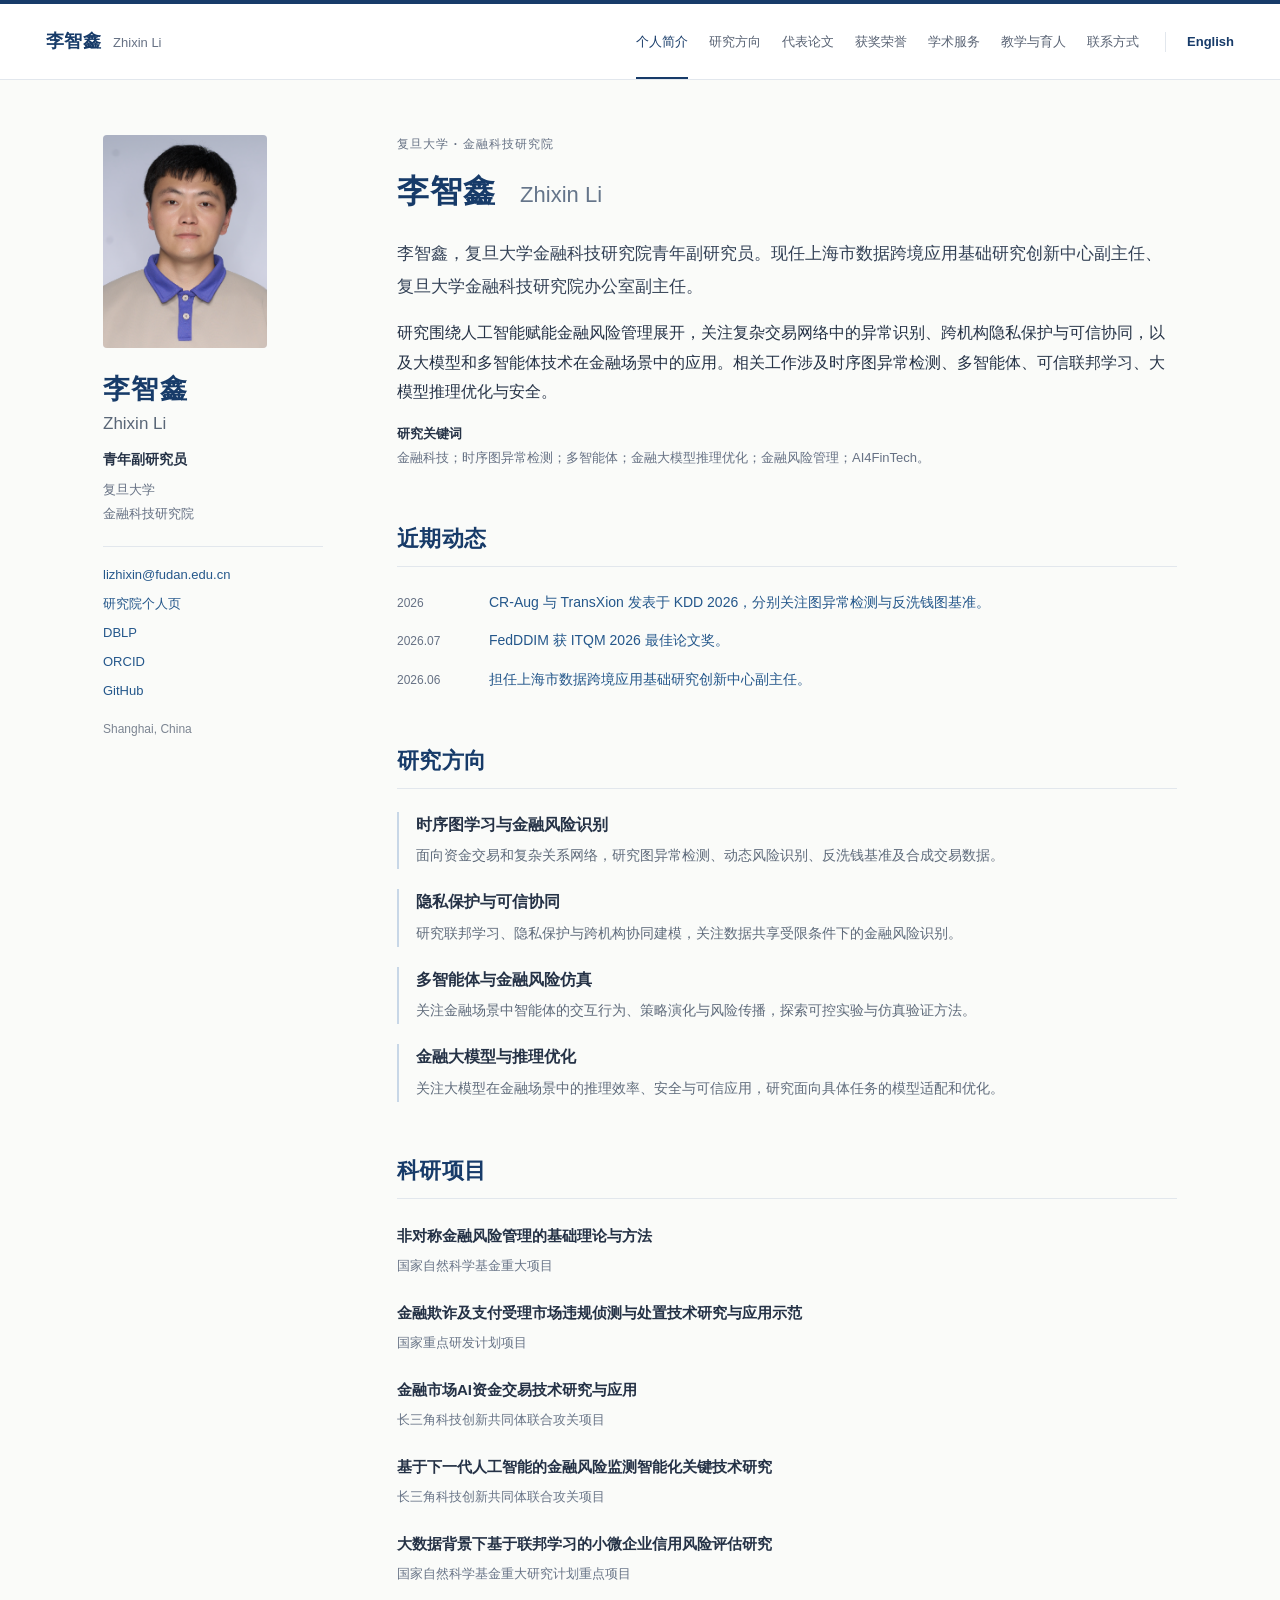
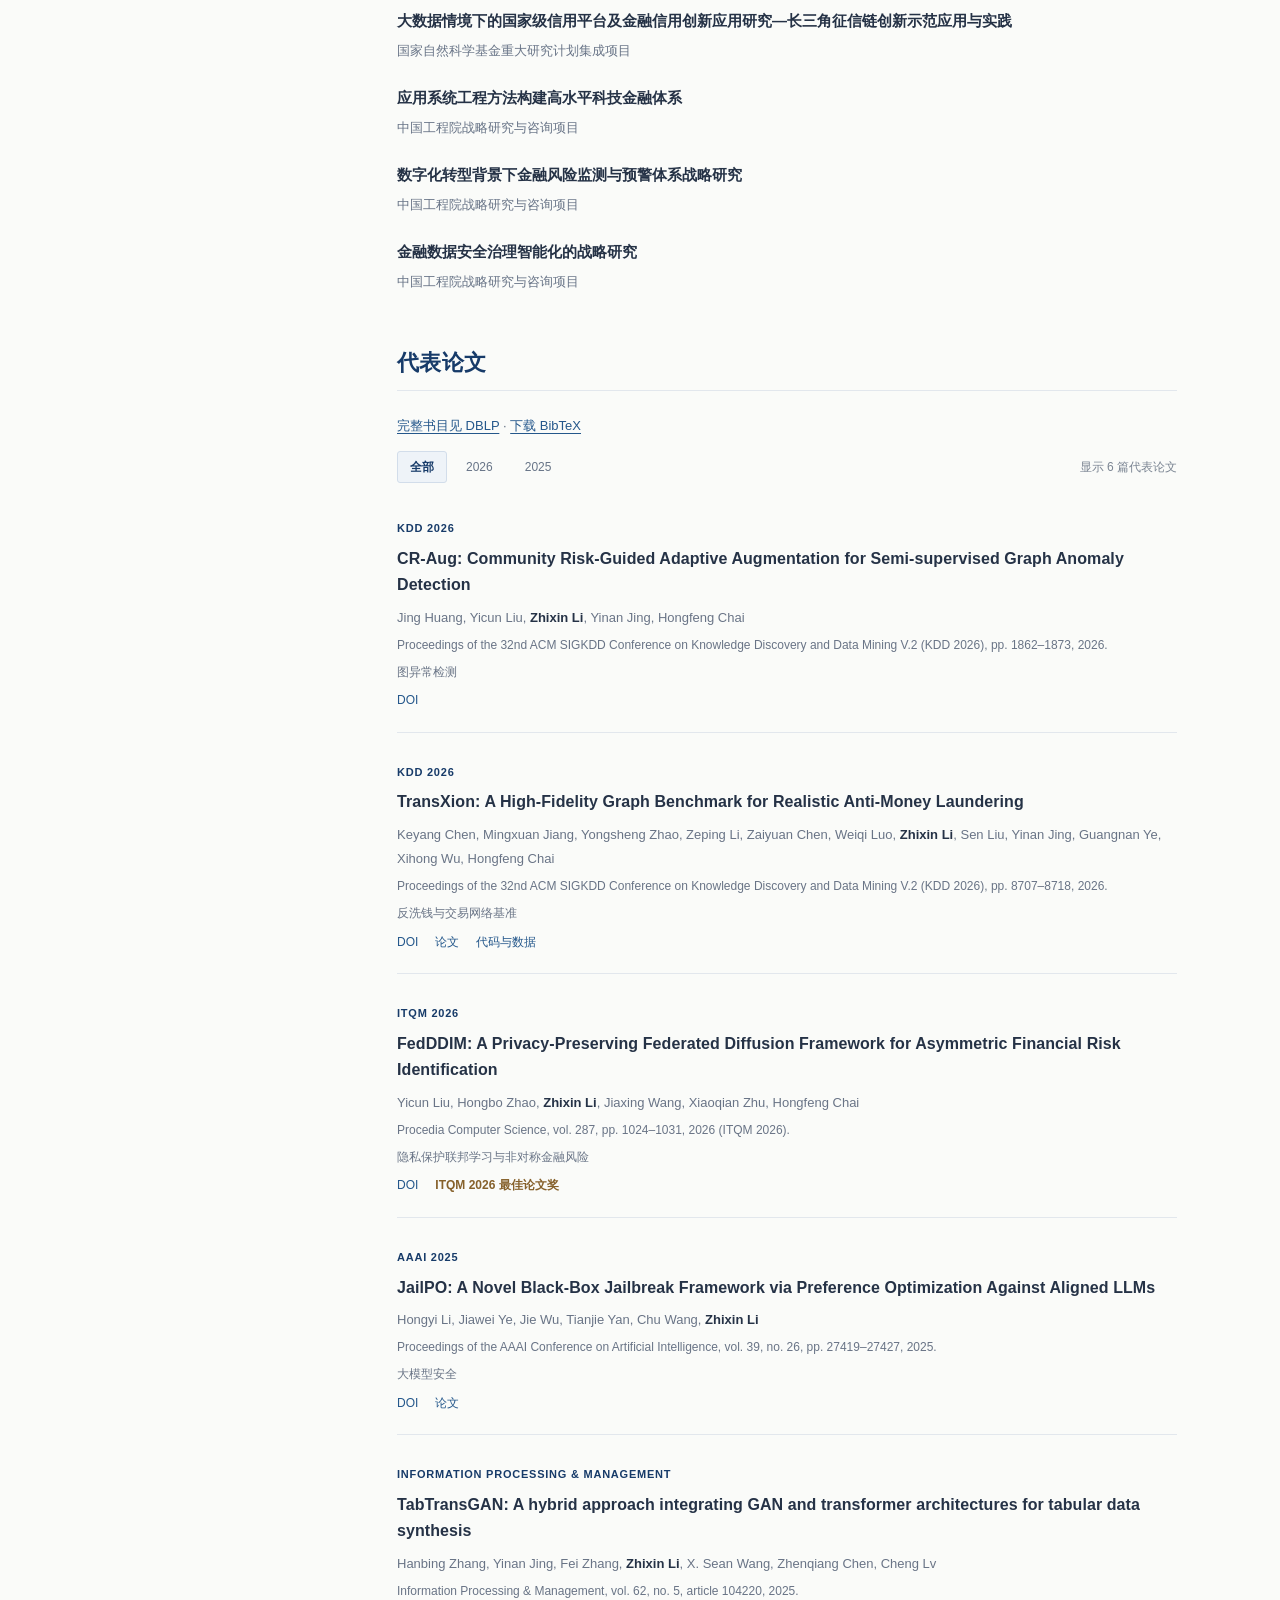
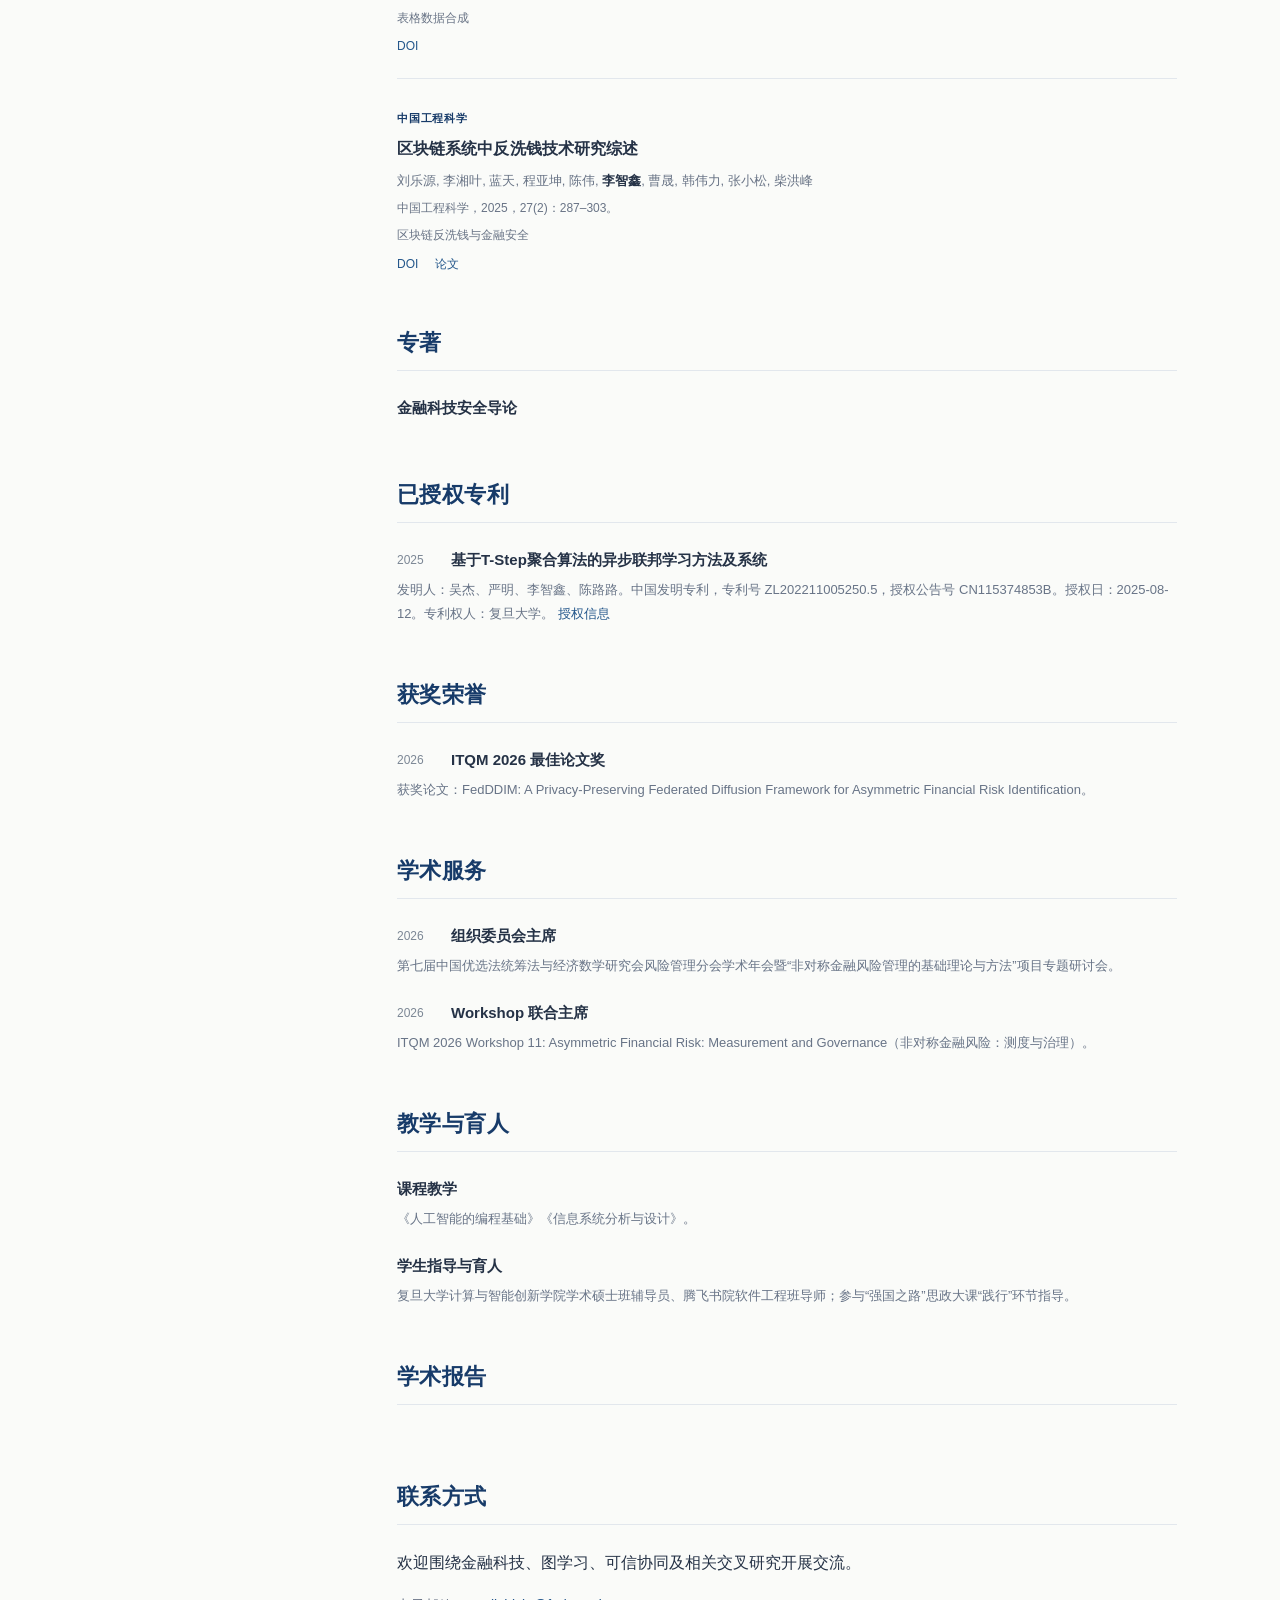
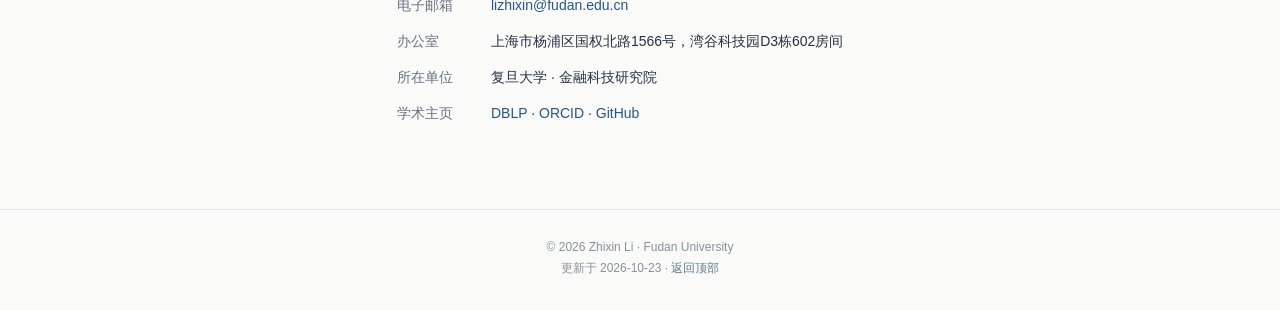
==== commit ac8404e8: "Revert profile information synchronization; restore previous homepage" ====
--- a/index.html
+++ b/index.html
@@ -3,13 +3,13 @@
 <head>
   <meta charset="utf-8">
   <meta name="viewport" content="width=device-width, initial-scale=1">
-  <meta name="description" content="李智鑫，复旦大学计算与智能创新学院青年副研究员，上海市数据跨境应用基础研究创新中心副主任。研究方向包括金融科技、时序图异常监测、多智能体系统、金融大模型推理优化与金融风险管理。">
+  <meta name="description" content="李智鑫，复旦大学金融科技研究院青年副研究员。研究方向包括金融科技、时序图异常检测、多智能体、金融大模型推理优化与金融风险管理。">
   <meta name="author" content="Zhixin Li">
   <meta name="theme-color" content="#173b69">
   <meta name="color-scheme" content="light">
   <meta property="og:type" content="profile">
   <meta property="og:title" content="李智鑫 | 复旦大学 · 个人主页">
-  <meta property="og:description" content="李智鑫，复旦大学计算与智能创新学院青年副研究员，上海市数据跨境应用基础研究创新中心副主任。研究方向包括金融科技、时序图异常监测、多智能体系统、金融大模型推理优化与金融风险管理。">
+  <meta property="og:description" content="李智鑫，复旦大学金融科技研究院青年副研究员。研究方向包括金融科技、时序图异常检测、多智能体、金融大模型推理优化与金融风险管理。">
   <meta property="og:url" content="https://jack-lizhixin.github.io/">
   <title>李智鑫 | 复旦大学 · 个人主页</title>
   <link rel="canonical" href="https://jack-lizhixin.github.io/">
@@ -18,7 +18,7 @@
   <link rel="alternate" hreflang="x-default" href="https://jack-lizhixin.github.io/">
   <link rel="icon" href="assets/favicon.svg" type="image/svg+xml">
   <link rel="stylesheet" href="assets/style.css">
-  <script type="application/ld+json">{"@context": "https://schema.org", "@type": "Person", "name": "Zhixin Li", "alternateName": "李智鑫", "jobTitle": "Associate Researcher (Young Scholar)", "affiliation": {"@type": "Organization", "name": "College of Computer Science and Artificial Intelligence, Fudan University"}, "email": "lizhixin@fudan.edu.cn", "url": "https://jack-lizhixin.github.io/", "sameAs": ["https://dblp.org/pid/82/7406-3.html", "https://orcid.org/0000-0002-9646-3047", "https://github.com/Jack-lizhiXin", "https://fintech.fudan.edu.cn/info/1005/1367.htm"]}</script>
+  <script type="application/ld+json">{"@context": "https://schema.org", "@type": "Person", "name": "Zhixin Li", "alternateName": "李智鑫", "jobTitle": "Associate Researcher (Young Scholar)", "affiliation": {"@type": "Organization", "name": "Fudan University"}, "email": "lizhixin@fudan.edu.cn", "url": "https://jack-lizhixin.github.io/", "sameAs": ["https://dblp.org/pid/82/7406-3.html", "https://orcid.org/0000-0002-9646-3047", "https://github.com/Jack-lizhiXin", "https://fintech.fudan.edu.cn/info/1005/1367.htm"]}</script>
   <script src="assets/site.js" defer></script>
 </head>
 <body data-lang="zh" id="top">
@@ -34,7 +34,7 @@
       <h2 class="profile-name">李智鑫</h2>
       <p class="profile-name-en">Zhixin Li</p>
       <p class="profile-position">青年副研究员</p>
-      <p class="profile-meta">复旦大学<br>计算与智能创新学院</p>
+      <p class="profile-meta">复旦大学<br>金融科技研究院</p>
       <ul class="profile-links">
         <li><a href="mailto:lizhixin@fudan.edu.cn">lizhixin@fudan.edu.cn</a></li>
         <li><a href="https://fintech.fudan.edu.cn/info/1005/1367.htm">研究院个人页</a></li>
@@ -44,7 +44,7 @@
       </ul>
       <p class="profile-location">Shanghai, China</p>
     </aside>
-    <main id="main-content"><section class="section" id="about" aria-labelledby="heading-about"><p class="eyebrow">复旦大学 · 计算与智能创新学院</p><h1 id="heading-about">李智鑫 <span>Zhixin Li</span></h1><p class="lead">复旦大学计算与智能创新学院青年副研究员，上海市数据跨境应用基础研究创新中心副主任。</p><p class="bio-paragraph">研究方向包括金融科技、时序图异常监测、多智能体系统、金融大模型推理优化与金融风险管理。参与国家自然科学基金重大项目“非对称金融风险管理的基础理论与方法”研究。研究成果发表于KDD、AAAI等国际会议及期刊。</p><p class="section-note"><strong>研究关键词</strong><br>金融科技；时序图异常监测；多智能体系统；金融大模型推理优化；金融风险管理。</p></section><section class="section" id="news" aria-labelledby="heading-news"><h2 class="section-heading" id="heading-news">近期动态</h2><ul class="news-list"><li><time>2026</time><div><a href="#publications">CR-Aug 与 TransXion 发表于 KDD 2026，分别关注图异常检测与反洗钱图基准。</a></div></li><li><time>2026.07</time><div><a href="#honors">FedDDIM 获 ITQM 2026 最佳论文奖。</a></div></li><li><time>2026.06</time><div><a href="#about">担任上海市数据跨境应用基础研究创新中心副主任。</a></div></li></ul></section><section class="section" id="research" aria-labelledby="heading-research"><h2 class="section-heading" id="heading-research">研究方向</h2><ul class="research-list"><li><h3>时序图学习与金融风险识别</h3><p>面向资金交易和复杂关系网络，研究图异常检测、动态风险识别、反洗钱基准及合成交易数据。</p></li><li><h3>隐私保护与可信协同</h3><p>研究联邦学习、隐私保护与跨机构协同建模，关注数据共享受限条件下的金融风险识别。</p></li><li><h3>多智能体与金融风险仿真</h3><p>关注金融场景中智能体的交互行为、策略演化与风险传播，探索可控实验与仿真验证方法。</p></li><li><h3>金融大模型与推理优化</h3><p>关注大模型在金融场景中的推理效率、安全与可信应用，研究面向具体任务的模型适配和优化。</p></li></ul></section><section class="section" id="projects" aria-labelledby="heading-projects"><h2 class="section-heading" id="heading-projects">科研项目</h2><ul class="detail-list"><li><h3>非对称金融风险管理的基础理论与方法</h3><p>国家自然科学基金重大项目</p></li>
+    <main id="main-content"><section class="section" id="about" aria-labelledby="heading-about"><p class="eyebrow">复旦大学 · 金融科技研究院</p><h1 id="heading-about">李智鑫 <span>Zhixin Li</span></h1><p class="lead">李智鑫，复旦大学金融科技研究院青年副研究员。现任上海市数据跨境应用基础研究创新中心副主任、复旦大学金融科技研究院办公室副主任。</p><p class="bio-paragraph">研究围绕人工智能赋能金融风险管理展开，关注复杂交易网络中的异常识别、跨机构隐私保护与可信协同，以及大模型和多智能体技术在金融场景中的应用。相关工作涉及时序图异常检测、多智能体、可信联邦学习、大模型推理优化与安全。</p><p class="section-note"><strong>研究关键词</strong><br>金融科技；时序图异常检测；多智能体；金融大模型推理优化；金融风险管理；AI4FinTech。</p></section><section class="section" id="news" aria-labelledby="heading-news"><h2 class="section-heading" id="heading-news">近期动态</h2><ul class="news-list"><li><time>2026</time><div><a href="#publications">CR-Aug 与 TransXion 发表于 KDD 2026，分别关注图异常检测与反洗钱图基准。</a></div></li><li><time>2026.07</time><div><a href="#honors">FedDDIM 获 ITQM 2026 最佳论文奖。</a></div></li><li><time>2026.06</time><div><a href="#about">担任上海市数据跨境应用基础研究创新中心副主任。</a></div></li></ul></section><section class="section" id="research" aria-labelledby="heading-research"><h2 class="section-heading" id="heading-research">研究方向</h2><ul class="research-list"><li><h3>时序图学习与金融风险识别</h3><p>面向资金交易和复杂关系网络，研究图异常检测、动态风险识别、反洗钱基准及合成交易数据。</p></li><li><h3>隐私保护与可信协同</h3><p>研究联邦学习、隐私保护与跨机构协同建模，关注数据共享受限条件下的金融风险识别。</p></li><li><h3>多智能体与金融风险仿真</h3><p>关注金融场景中智能体的交互行为、策略演化与风险传播，探索可控实验与仿真验证方法。</p></li><li><h3>金融大模型与推理优化</h3><p>关注大模型在金融场景中的推理效率、安全与可信应用，研究面向具体任务的模型适配和优化。</p></li></ul></section><section class="section" id="projects" aria-labelledby="heading-projects"><h2 class="section-heading" id="heading-projects">科研项目</h2><ul class="detail-list"><li><h3>非对称金融风险管理的基础理论与方法</h3><p>国家自然科学基金重大项目</p></li>
 <li><h3>金融欺诈及支付受理市场违规侦测与处置技术研究与应用示范</h3><p>国家重点研发计划项目</p></li>
 <li><h3>金融市场AI资金交易技术研究与应用</h3><p>长三角科技创新共同体联合攻关项目</p></li>
 <li><h3>基于下一代人工智能的金融风险监测智能化关键技术研究</h3><p>长三角科技创新共同体联合攻关项目</p></li>
@@ -59,7 +59,7 @@
 <li class="publication" data-year="2025" id="paper-tabtransgan"><span class="pub-venue">Information Processing &amp; Management</span><h3 class="pub-title"><a href="https://doi.org/10.1016/j.ipm.2025.104220">TabTransGAN: A hybrid approach integrating GAN and transformer architectures for tabular data synthesis</a></h3><p class="pub-authors">Hanbing Zhang, Yinan Jing, Fei Zhang, <strong>Zhixin Li</strong>, X. Sean Wang, Zhenqiang Chen, Cheng Lv</p><p class="pub-meta">Information Processing &amp; Management, vol. 62, no. 5, article 104220, 2025.</p><p class="pub-meta">表格数据合成</p><p class="pub-links"><a href="https://doi.org/10.1016/j.ipm.2025.104220">DOI</a></p></li>
 <li class="publication" data-year="2025" id="paper-blockchain-aml-survey"><span class="pub-venue">中国工程科学</span><h3 class="pub-title"><a href="https://doi.org/10.15302/J-SSCAE-2024.11.025">区块链系统中反洗钱技术研究综述</a></h3><p class="pub-authors">刘乐源, 李湘叶, 蓝天, 程亚坤, 陈伟, <strong>李智鑫</strong>, 曹晟, 韩伟力, 张小松, 柴洪峰</p><p class="pub-meta">中国工程科学，2025，27(2)：287–303。</p><p class="pub-meta">区块链反洗钱与金融安全</p><p class="pub-links"><a href="https://doi.org/10.15302/J-SSCAE-2024.11.025">DOI</a> <a href="https://www.engineering.org.cn/sscae/CN/1160106875662426752">论文</a></p></li></ol></section><section class="section" id="books" aria-labelledby="heading-books"><h2 class="section-heading" id="heading-books">专著</h2><ul class="detail-list"><li><h3>金融科技安全导论</h3><p></p></li></ul></section><section class="section" id="patents" aria-labelledby="heading-patents"><h2 class="section-heading" id="heading-patents">已授权专利</h2><ul class="detail-list"><li><h3><span class="item-year">2025</span>基于T-Step聚合算法的异步联邦学习方法及系统</h3><p>发明人：吴杰、严明、李智鑫、陈路路。中国发明专利，专利号 ZL202211005250.5，授权公告号 CN115374853B。授权日：2025-08-12。专利权人：复旦大学。 <a href="https://patents.google.com/patent/CN115374853B/zh">授权信息</a></p></li></ul></section><section class="section" id="honors" aria-labelledby="heading-honors"><h2 class="section-heading" id="heading-honors">获奖荣誉</h2><ul class="detail-list"><li><h3><span class="item-year">2026</span>ITQM 2026 最佳论文奖</h3><p>获奖论文：FedDDIM: A Privacy-Preserving Federated Diffusion Framework for Asymmetric Financial Risk Identification。</p></li></ul></section><section class="section" id="service" aria-labelledby="heading-service"><h2 class="section-heading" id="heading-service">学术服务</h2><ul class="detail-list"><li><h3><span class="item-year">2026</span>组织委员会主席</h3><p>第七届中国优选法统筹法与经济数学研究会风险管理分会学术年会暨“非对称金融风险管理的基础理论与方法”项目专题研讨会。</p></li>
 <li><h3><span class="item-year">2026</span>Workshop 联合主席</h3><p>ITQM 2026 Workshop 11: Asymmetric Financial Risk: Measurement and Governance（非对称金融风险：测度与治理）。</p></li></ul></section><section class="section" id="teaching" aria-labelledby="heading-teaching"><h2 class="section-heading" id="heading-teaching">教学与育人</h2><ul class="detail-list"><li><h3>课程教学</h3><p>《人工智能的编程基础》《信息系统分析与设计》。</p></li>
-<li><h3>学生指导与育人</h3><p>复旦大学计算与智能创新学院学术硕士班辅导员、腾飞书院软件工程班导师；参与“强国之路”思政大课“践行”环节指导。</p></li></ul></section><section class="section" id="talks" aria-labelledby="heading-talks"><h2 class="section-heading" id="heading-talks">学术报告</h2><ul class="detail-list"></ul></section><section class="section" id="contact" aria-labelledby="heading-contact"><h2 class="section-heading" id="heading-contact">联系方式</h2><p>欢迎围绕金融科技、图学习、可信协同及相关交叉研究开展交流。</p><dl class="contact-list"><dt>电子邮箱</dt><dd><a href="mailto:lizhixin@fudan.edu.cn">lizhixin@fudan.edu.cn</a></dd><dt>办公室</dt><dd>上海市杨浦区国权北路1566号，湾谷科技园D3栋602房间</dd><dt>所在单位</dt><dd>复旦大学 · 计算与智能创新学院</dd><dt>学术主页</dt><dd><a href="https://dblp.org/pid/82/7406-3.html">DBLP</a> · <a href="https://orcid.org/0000-0002-9646-3047">ORCID</a> · <a href="https://github.com/Jack-lizhiXin">GitHub</a></dd></dl></section></main>
+<li><h3>学生指导与育人</h3><p>复旦大学计算与智能创新学院学术硕士班辅导员、腾飞书院软件工程班导师；参与“强国之路”思政大课“践行”环节指导。</p></li></ul></section><section class="section" id="talks" aria-labelledby="heading-talks"><h2 class="section-heading" id="heading-talks">学术报告</h2><ul class="detail-list"></ul></section><section class="section" id="contact" aria-labelledby="heading-contact"><h2 class="section-heading" id="heading-contact">联系方式</h2><p>欢迎围绕金融科技、图学习、可信协同及相关交叉研究开展交流。</p><dl class="contact-list"><dt>电子邮箱</dt><dd><a href="mailto:lizhixin@fudan.edu.cn">lizhixin@fudan.edu.cn</a></dd><dt>办公室</dt><dd>上海市杨浦区国权北路1566号，湾谷科技园D3栋602房间</dd><dt>所在单位</dt><dd>复旦大学 · 金融科技研究院</dd><dt>学术主页</dt><dd><a href="https://dblp.org/pid/82/7406-3.html">DBLP</a> · <a href="https://orcid.org/0000-0002-9646-3047">ORCID</a> · <a href="https://github.com/Jack-lizhiXin">GitHub</a></dd></dl></section></main>
   </div>
   <footer class="site-footer"><div>© 2026 Zhixin Li · Fudan University</div><div>更新于 2026-10-23 · <a href="#top">返回顶部</a></div></footer>
 </body>
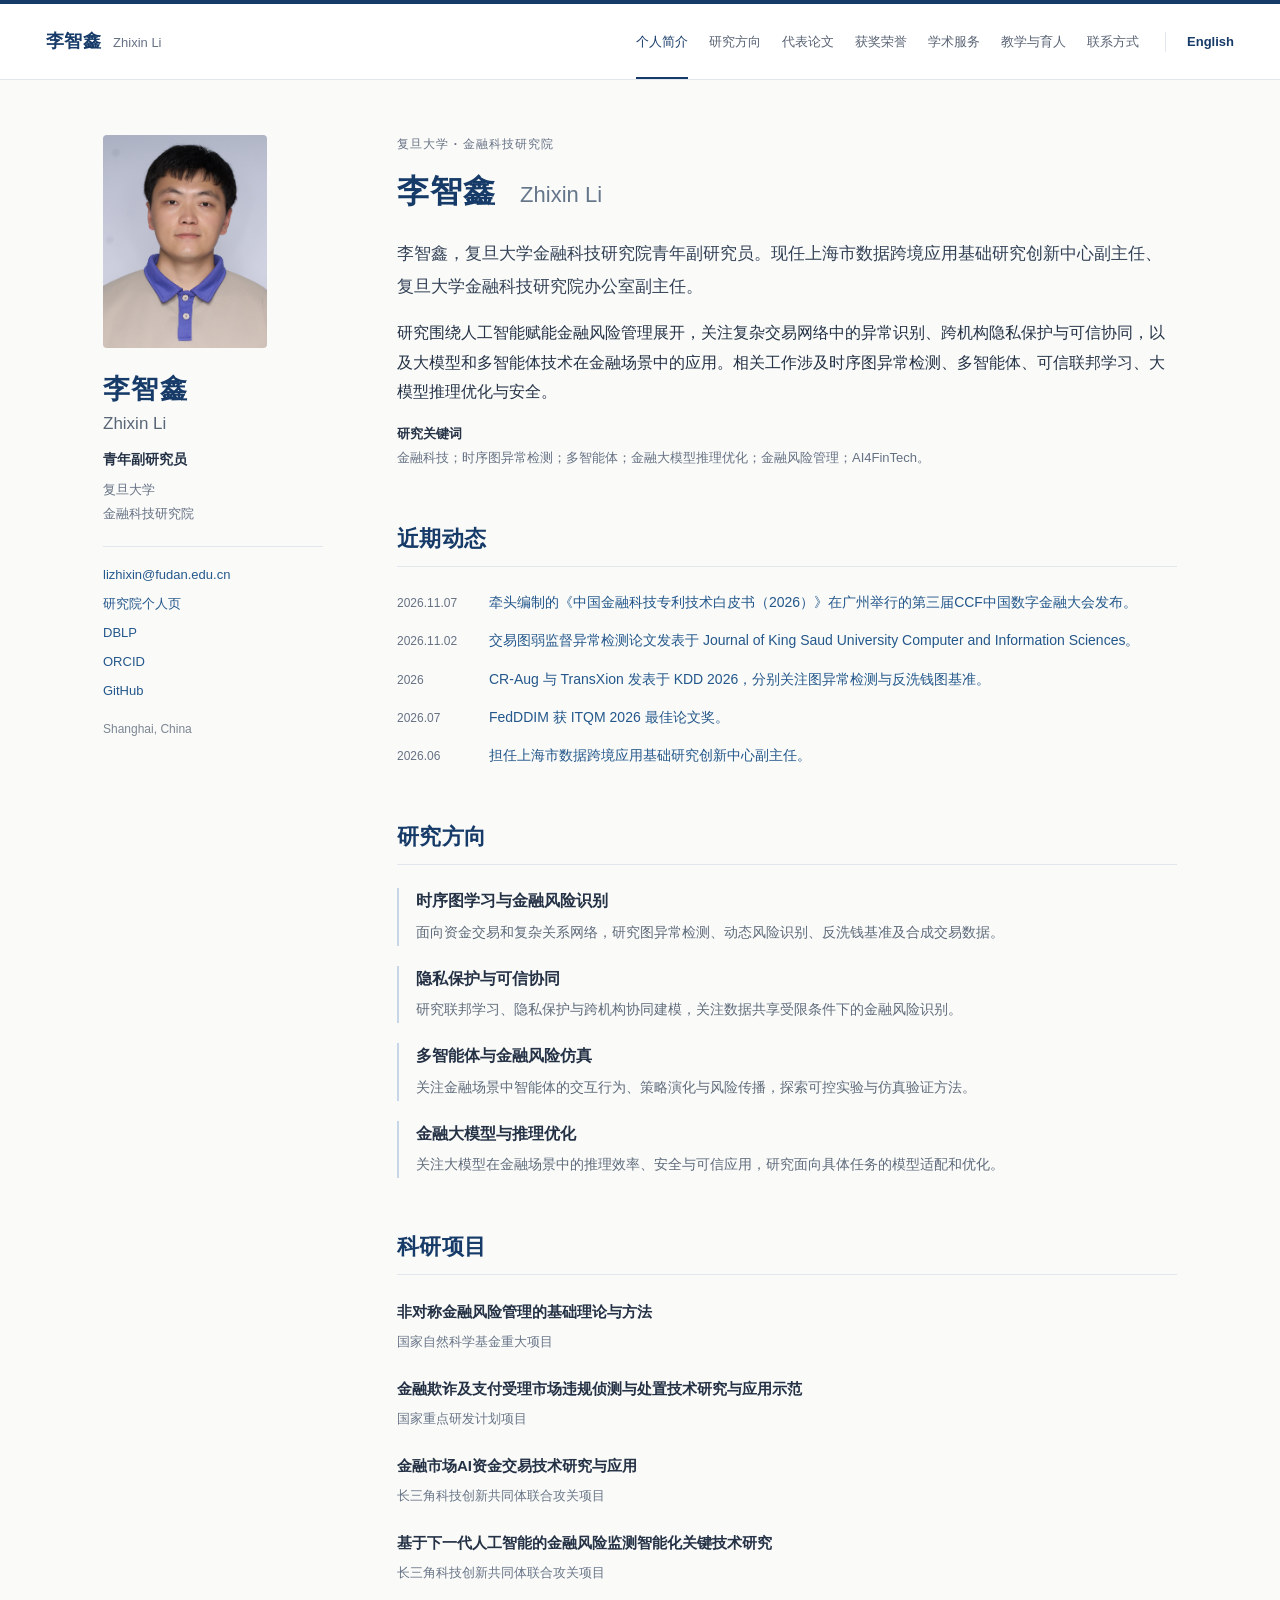
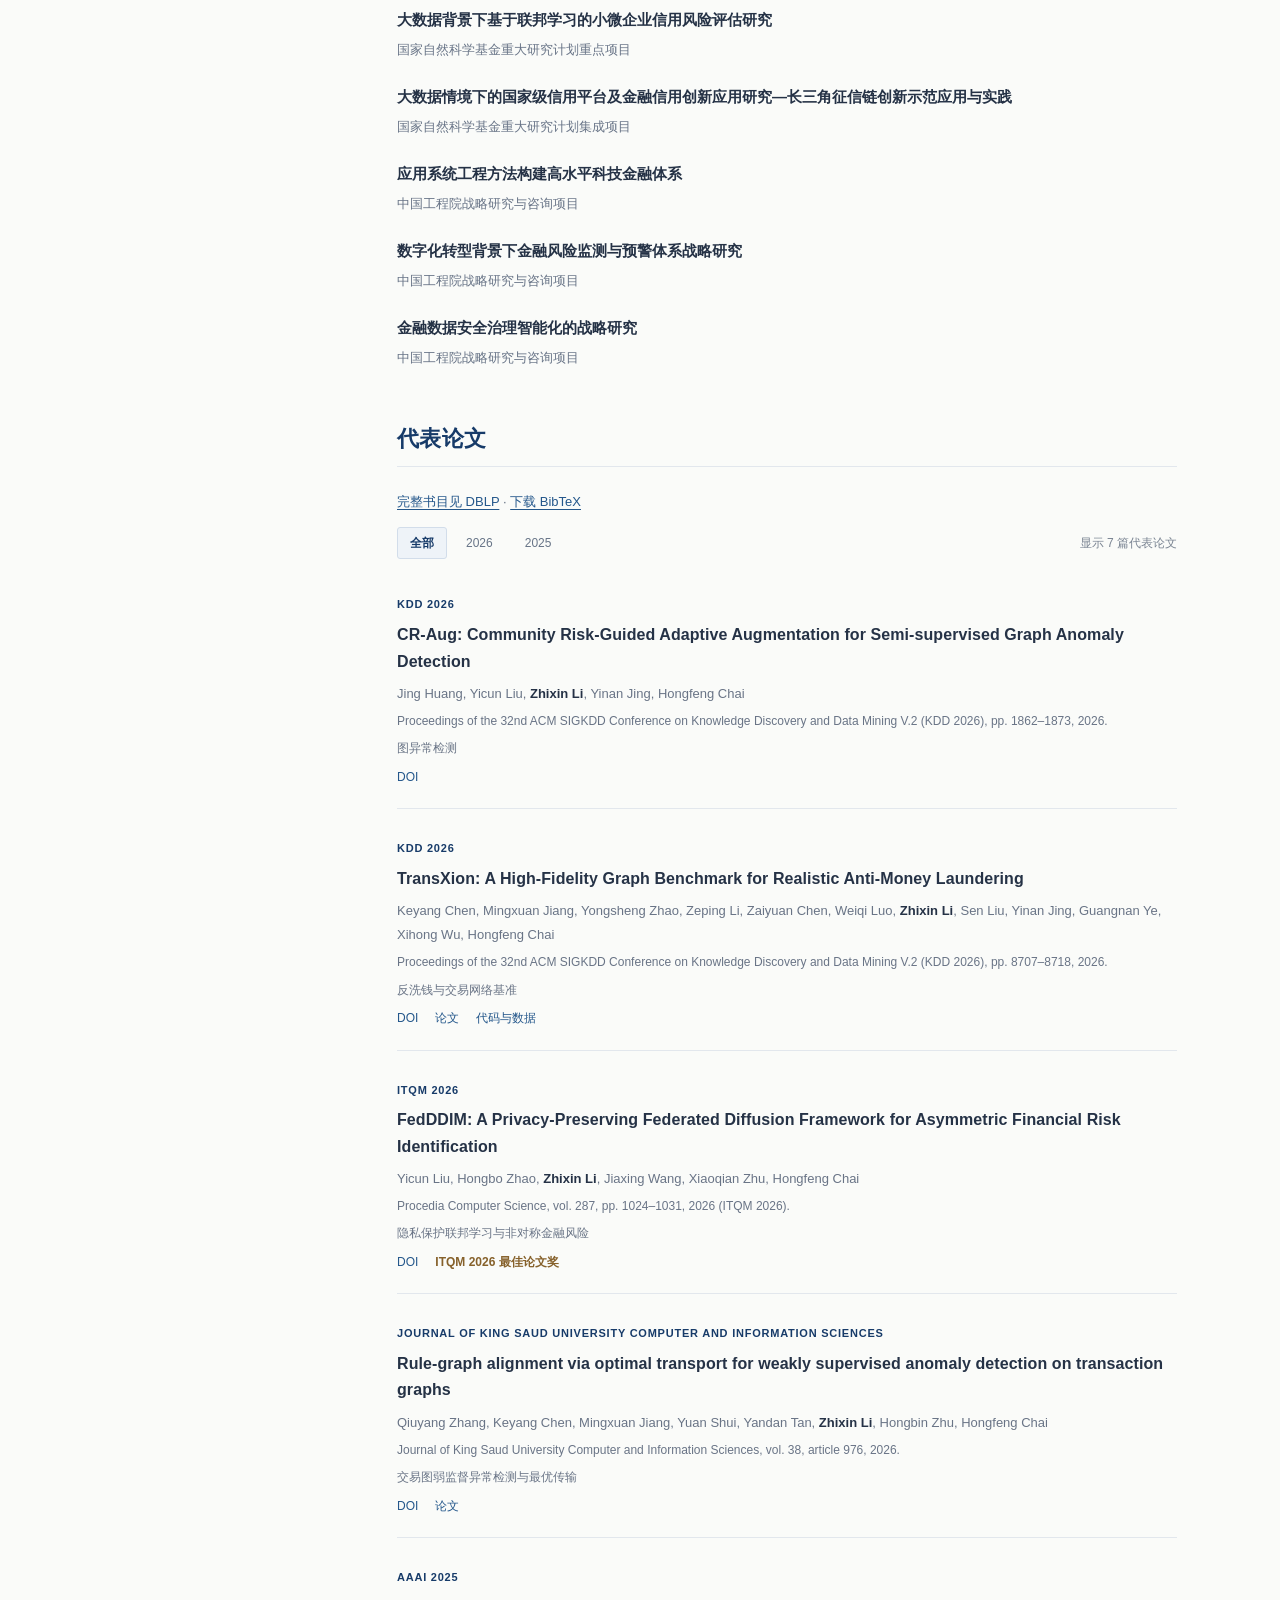
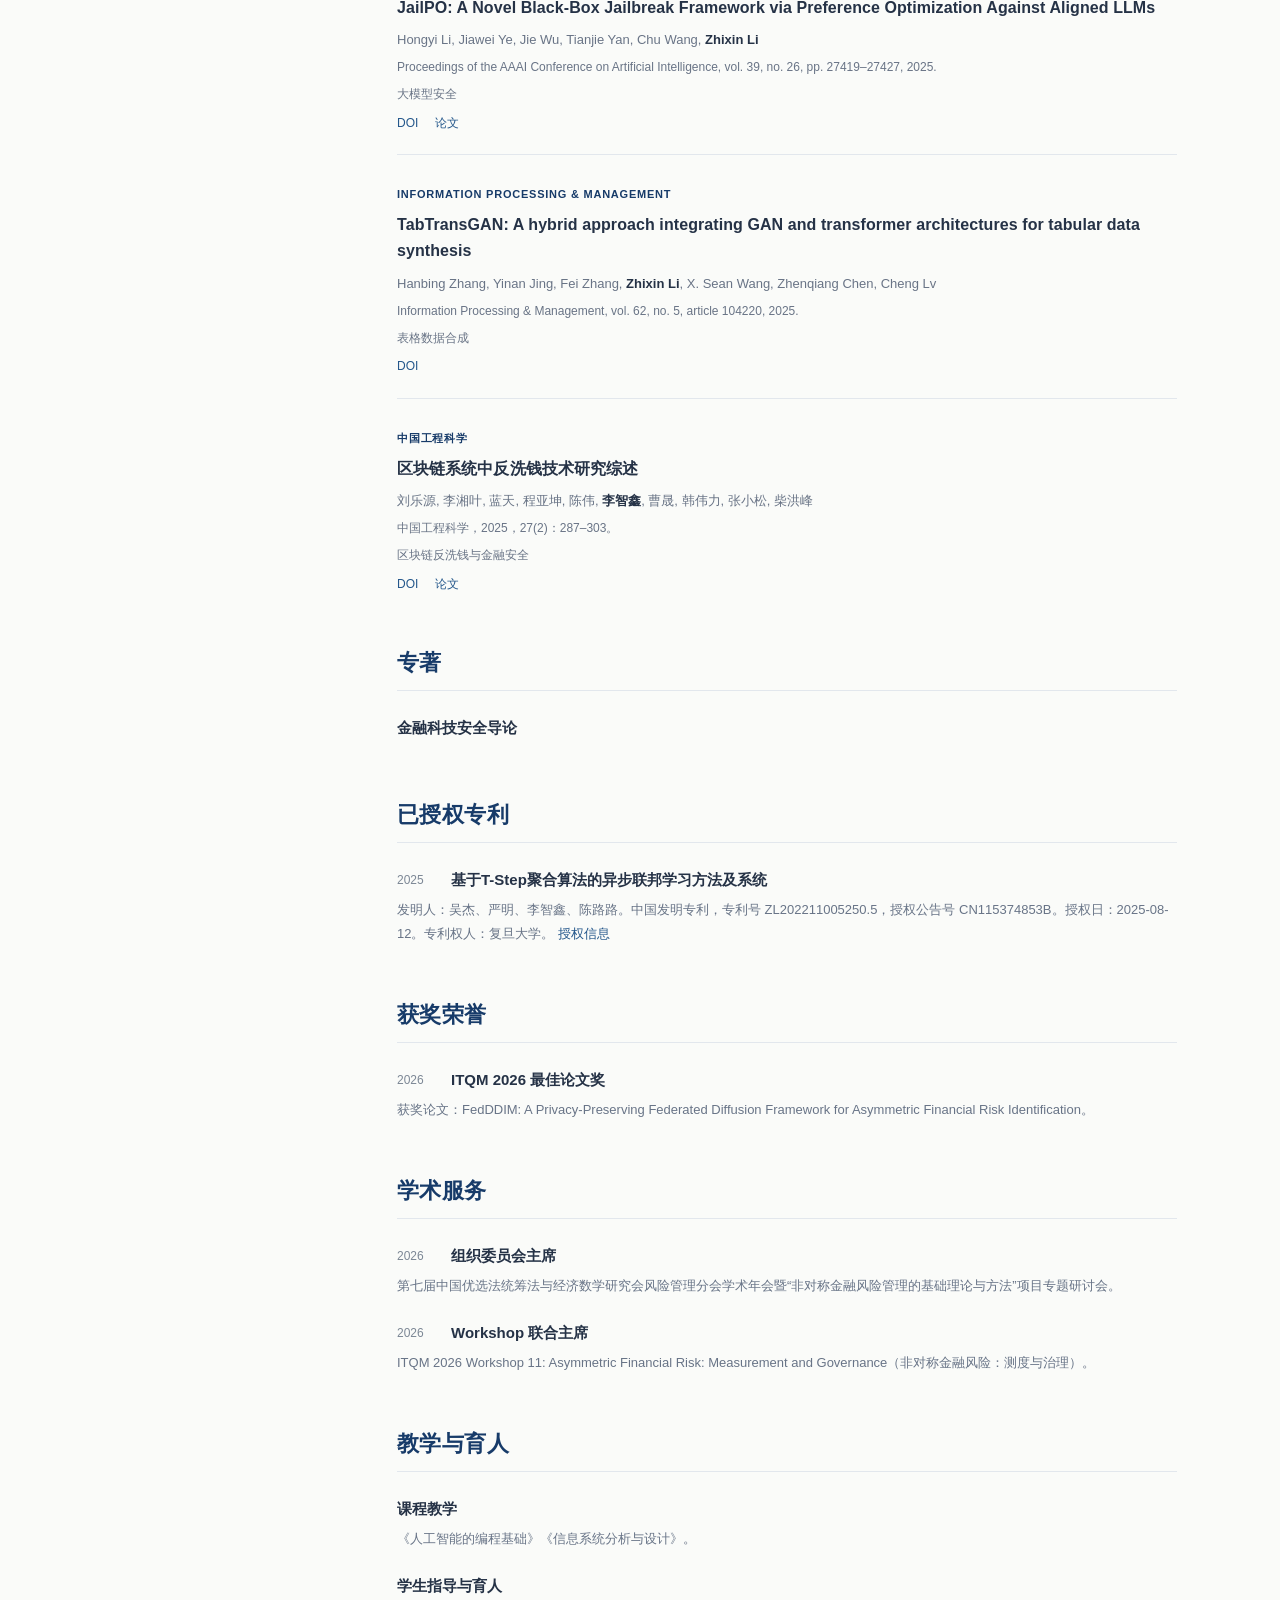
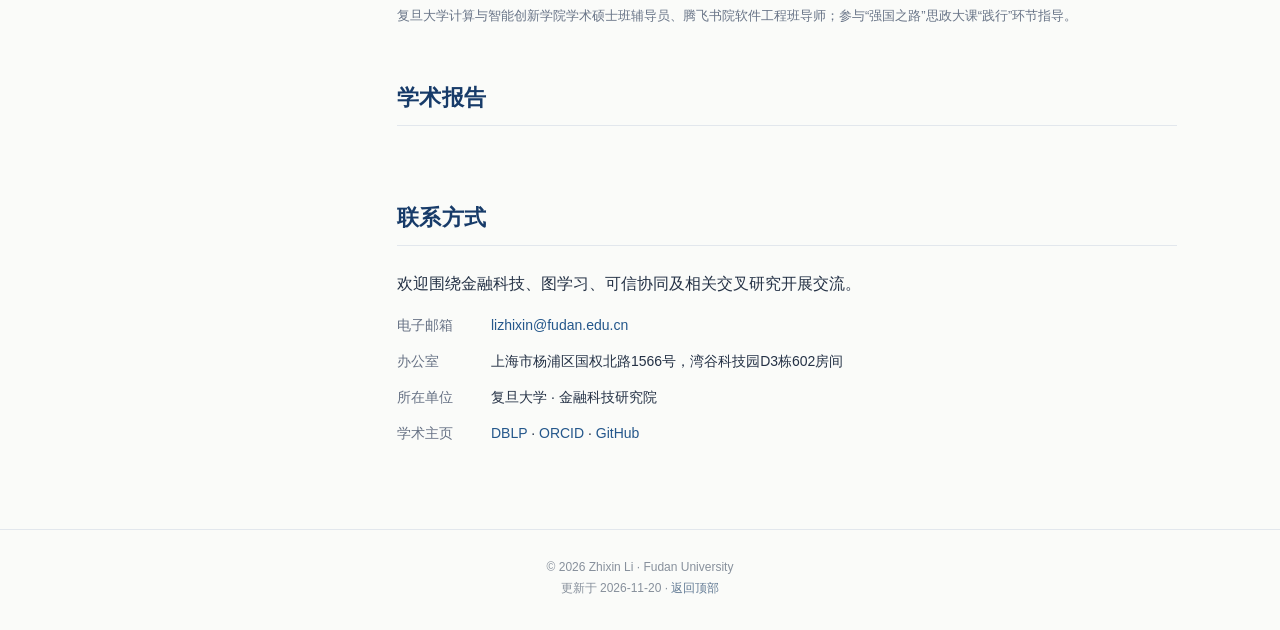
==== commit 490e962b: "Add 2026 whitepaper release and newly published transaction-graph paper" ====
--- a/index.html
+++ b/index.html
@@ -44,7 +44,7 @@
       </ul>
       <p class="profile-location">Shanghai, China</p>
     </aside>
-    <main id="main-content"><section class="section" id="about" aria-labelledby="heading-about"><p class="eyebrow">复旦大学 · 金融科技研究院</p><h1 id="heading-about">李智鑫 <span>Zhixin Li</span></h1><p class="lead">李智鑫，复旦大学金融科技研究院青年副研究员。现任上海市数据跨境应用基础研究创新中心副主任、复旦大学金融科技研究院办公室副主任。</p><p class="bio-paragraph">研究围绕人工智能赋能金融风险管理展开，关注复杂交易网络中的异常识别、跨机构隐私保护与可信协同，以及大模型和多智能体技术在金融场景中的应用。相关工作涉及时序图异常检测、多智能体、可信联邦学习、大模型推理优化与安全。</p><p class="section-note"><strong>研究关键词</strong><br>金融科技；时序图异常检测；多智能体；金融大模型推理优化；金融风险管理；AI4FinTech。</p></section><section class="section" id="news" aria-labelledby="heading-news"><h2 class="section-heading" id="heading-news">近期动态</h2><ul class="news-list"><li><time>2026</time><div><a href="#publications">CR-Aug 与 TransXion 发表于 KDD 2026，分别关注图异常检测与反洗钱图基准。</a></div></li><li><time>2026.07</time><div><a href="#honors">FedDDIM 获 ITQM 2026 最佳论文奖。</a></div></li><li><time>2026.06</time><div><a href="#about">担任上海市数据跨境应用基础研究创新中心副主任。</a></div></li></ul></section><section class="section" id="research" aria-labelledby="heading-research"><h2 class="section-heading" id="heading-research">研究方向</h2><ul class="research-list"><li><h3>时序图学习与金融风险识别</h3><p>面向资金交易和复杂关系网络，研究图异常检测、动态风险识别、反洗钱基准及合成交易数据。</p></li><li><h3>隐私保护与可信协同</h3><p>研究联邦学习、隐私保护与跨机构协同建模，关注数据共享受限条件下的金融风险识别。</p></li><li><h3>多智能体与金融风险仿真</h3><p>关注金融场景中智能体的交互行为、策略演化与风险传播，探索可控实验与仿真验证方法。</p></li><li><h3>金融大模型与推理优化</h3><p>关注大模型在金融场景中的推理效率、安全与可信应用，研究面向具体任务的模型适配和优化。</p></li></ul></section><section class="section" id="projects" aria-labelledby="heading-projects"><h2 class="section-heading" id="heading-projects">科研项目</h2><ul class="detail-list"><li><h3>非对称金融风险管理的基础理论与方法</h3><p>国家自然科学基金重大项目</p></li>
+    <main id="main-content"><section class="section" id="about" aria-labelledby="heading-about"><p class="eyebrow">复旦大学 · 金融科技研究院</p><h1 id="heading-about">李智鑫 <span>Zhixin Li</span></h1><p class="lead">李智鑫，复旦大学金融科技研究院青年副研究员。现任上海市数据跨境应用基础研究创新中心副主任、复旦大学金融科技研究院办公室副主任。</p><p class="bio-paragraph">研究围绕人工智能赋能金融风险管理展开，关注复杂交易网络中的异常识别、跨机构隐私保护与可信协同，以及大模型和多智能体技术在金融场景中的应用。相关工作涉及时序图异常检测、多智能体、可信联邦学习、大模型推理优化与安全。</p><p class="section-note"><strong>研究关键词</strong><br>金融科技；时序图异常检测；多智能体；金融大模型推理优化；金融风险管理；AI4FinTech。</p></section><section class="section" id="news" aria-labelledby="heading-news"><h2 class="section-heading" id="heading-news">近期动态</h2><ul class="news-list"><li><time>2026.11.07</time><div><a href="https://fintech.fudan.edu.cn/info/1002/1658.htm">牵头编制的《中国金融科技专利技术白皮书（2026）》在广州举行的第三届CCF中国数字金融大会发布。</a></div></li><li><time>2026.11.02</time><div><a href="#paper-rule-graph-alignment">交易图弱监督异常检测论文发表于 Journal of King Saud University Computer and Information Sciences。</a></div></li><li><time>2026</time><div><a href="#publications">CR-Aug 与 TransXion 发表于 KDD 2026，分别关注图异常检测与反洗钱图基准。</a></div></li><li><time>2026.07</time><div><a href="#honors">FedDDIM 获 ITQM 2026 最佳论文奖。</a></div></li><li><time>2026.06</time><div><a href="#about">担任上海市数据跨境应用基础研究创新中心副主任。</a></div></li></ul></section><section class="section" id="research" aria-labelledby="heading-research"><h2 class="section-heading" id="heading-research">研究方向</h2><ul class="research-list"><li><h3>时序图学习与金融风险识别</h3><p>面向资金交易和复杂关系网络，研究图异常检测、动态风险识别、反洗钱基准及合成交易数据。</p></li><li><h3>隐私保护与可信协同</h3><p>研究联邦学习、隐私保护与跨机构协同建模，关注数据共享受限条件下的金融风险识别。</p></li><li><h3>多智能体与金融风险仿真</h3><p>关注金融场景中智能体的交互行为、策略演化与风险传播，探索可控实验与仿真验证方法。</p></li><li><h3>金融大模型与推理优化</h3><p>关注大模型在金融场景中的推理效率、安全与可信应用，研究面向具体任务的模型适配和优化。</p></li></ul></section><section class="section" id="projects" aria-labelledby="heading-projects"><h2 class="section-heading" id="heading-projects">科研项目</h2><ul class="detail-list"><li><h3>非对称金融风险管理的基础理论与方法</h3><p>国家自然科学基金重大项目</p></li>
 <li><h3>金融欺诈及支付受理市场违规侦测与处置技术研究与应用示范</h3><p>国家重点研发计划项目</p></li>
 <li><h3>金融市场AI资金交易技术研究与应用</h3><p>长三角科技创新共同体联合攻关项目</p></li>
 <li><h3>基于下一代人工智能的金融风险监测智能化关键技术研究</h3><p>长三角科技创新共同体联合攻关项目</p></li>
@@ -52,15 +52,16 @@
 <li><h3>大数据情境下的国家级信用平台及金融信用创新应用研究—长三角征信链创新示范应用与实践</h3><p>国家自然科学基金重大研究计划集成项目</p></li>
 <li><h3>应用系统工程方法构建高水平科技金融体系</h3><p>中国工程院战略研究与咨询项目</p></li>
 <li><h3>数字化转型背景下金融风险监测与预警体系战略研究</h3><p>中国工程院战略研究与咨询项目</p></li>
-<li><h3>金融数据安全治理智能化的战略研究</h3><p>中国工程院战略研究与咨询项目</p></li></ul></section><section class="section" id="publications" aria-labelledby="heading-publications"><h2 class="section-heading" id="heading-publications">代表论文</h2><p class="section-note"><a href="https://dblp.org/pid/82/7406-3.html">完整书目见 DBLP</a> · <a href="publications.bib" download>下载 BibTeX</a></p><div class="publication-toolbar"><div class="year-filters" role="group" aria-label="按发表年份筛选论文"><button class="year-filter" type="button" data-year="all" aria-pressed="true" aria-controls="publication-list">全部</button><button class="year-filter" type="button" data-year="2026" aria-pressed="false" aria-controls="publication-list">2026</button><button class="year-filter" type="button" data-year="2025" aria-pressed="false" aria-controls="publication-list">2025</button></div><span id="publication-count" role="status" aria-live="polite" data-zh-template="显示 {n} 篇代表论文" data-en-template="{n} selected publications">显示 6 篇代表论文</span></div><ol class="publication-list" id="publication-list"><li class="publication" data-year="2026" id="paper-cr-aug"><span class="pub-venue">KDD 2026</span><h3 class="pub-title"><a href="https://doi.org/10.1145/3770855.3818003">CR-Aug: Community Risk-Guided Adaptive Augmentation for Semi-supervised Graph Anomaly Detection</a></h3><p class="pub-authors">Jing Huang, Yicun Liu, <strong>Zhixin Li</strong>, Yinan Jing, Hongfeng Chai</p><p class="pub-meta">Proceedings of the 32nd ACM SIGKDD Conference on Knowledge Discovery and Data Mining V.2 (KDD 2026), pp. 1862–1873, 2026.</p><p class="pub-meta">图异常检测</p><p class="pub-links"><a href="https://doi.org/10.1145/3770855.3818003">DOI</a></p></li>
+<li><h3>金融数据安全治理智能化的战略研究</h3><p>中国工程院战略研究与咨询项目</p></li></ul></section><section class="section" id="publications" aria-labelledby="heading-publications"><h2 class="section-heading" id="heading-publications">代表论文</h2><p class="section-note"><a href="https://dblp.org/pid/82/7406-3.html">完整书目见 DBLP</a> · <a href="publications.bib" download>下载 BibTeX</a></p><div class="publication-toolbar"><div class="year-filters" role="group" aria-label="按发表年份筛选论文"><button class="year-filter" type="button" data-year="all" aria-pressed="true" aria-controls="publication-list">全部</button><button class="year-filter" type="button" data-year="2026" aria-pressed="false" aria-controls="publication-list">2026</button><button class="year-filter" type="button" data-year="2025" aria-pressed="false" aria-controls="publication-list">2025</button></div><span id="publication-count" role="status" aria-live="polite" data-zh-template="显示 {n} 篇代表论文" data-en-template="{n} selected publications">显示 7 篇代表论文</span></div><ol class="publication-list" id="publication-list"><li class="publication" data-year="2026" id="paper-cr-aug"><span class="pub-venue">KDD 2026</span><h3 class="pub-title"><a href="https://doi.org/10.1145/3770855.3818003">CR-Aug: Community Risk-Guided Adaptive Augmentation for Semi-supervised Graph Anomaly Detection</a></h3><p class="pub-authors">Jing Huang, Yicun Liu, <strong>Zhixin Li</strong>, Yinan Jing, Hongfeng Chai</p><p class="pub-meta">Proceedings of the 32nd ACM SIGKDD Conference on Knowledge Discovery and Data Mining V.2 (KDD 2026), pp. 1862–1873, 2026.</p><p class="pub-meta">图异常检测</p><p class="pub-links"><a href="https://doi.org/10.1145/3770855.3818003">DOI</a></p></li>
 <li class="publication" data-year="2026" id="paper-transxion"><span class="pub-venue">KDD 2026</span><h3 class="pub-title"><a href="https://doi.org/10.1145/3770855.3817550">TransXion: A High-Fidelity Graph Benchmark for Realistic Anti-Money Laundering</a></h3><p class="pub-authors">Keyang Chen, Mingxuan Jiang, Yongsheng Zhao, Zeping Li, Zaiyuan Chen, Weiqi Luo, <strong>Zhixin Li</strong>, Sen Liu, Yinan Jing, Guangnan Ye, Xihong Wu, Hongfeng Chai</p><p class="pub-meta">Proceedings of the 32nd ACM SIGKDD Conference on Knowledge Discovery and Data Mining V.2 (KDD 2026), pp. 8707–8718, 2026.</p><p class="pub-meta">反洗钱与交易网络基准</p><p class="pub-links"><a href="https://doi.org/10.1145/3770855.3817550">DOI</a> <a href="https://arxiv.org/abs/2604.17420">论文</a> <a href="https://github.com/chaos-max/TransXion">代码与数据</a></p></li>
 <li class="publication" data-year="2026" id="paper-fedddim"><span class="pub-venue">ITQM 2026</span><h3 class="pub-title"><a href="https://doi.org/10.1016/j.procs.2026.08.143">FedDDIM: A Privacy-Preserving Federated Diffusion Framework for Asymmetric Financial Risk Identification</a></h3><p class="pub-authors">Yicun Liu, Hongbo Zhao, <strong>Zhixin Li</strong>, Jiaxing Wang, Xiaoqian Zhu, Hongfeng Chai</p><p class="pub-meta">Procedia Computer Science, vol. 287, pp. 1024–1031, 2026 (ITQM 2026).</p><p class="pub-meta">隐私保护联邦学习与非对称金融风险</p><p class="pub-links"><a href="https://doi.org/10.1016/j.procs.2026.08.143">DOI</a><span class="pub-award">ITQM 2026 最佳论文奖</span></p></li>
+<li class="publication" data-year="2026" id="paper-rule-graph-alignment"><span class="pub-venue">Journal of King Saud University Computer and Information Sciences</span><h3 class="pub-title"><a href="https://doi.org/10.1007/s44443-026-01381-3">Rule-graph alignment via optimal transport for weakly supervised anomaly detection on transaction graphs</a></h3><p class="pub-authors">Qiuyang Zhang, Keyang Chen, Mingxuan Jiang, Yuan Shui, Yandan Tan, <strong>Zhixin Li</strong>, Hongbin Zhu, Hongfeng Chai</p><p class="pub-meta">Journal of King Saud University Computer and Information Sciences, vol. 38, article 976, 2026.</p><p class="pub-meta">交易图弱监督异常检测与最优传输</p><p class="pub-links"><a href="https://doi.org/10.1007/s44443-026-01381-3">DOI</a> <a href="https://link.springer.com/article/10.1007/s44443-026-01381-3">论文</a></p></li>
 <li class="publication" data-year="2025" id="paper-jailpo"><span class="pub-venue">AAAI 2025</span><h3 class="pub-title"><a href="https://doi.org/10.1609/aaai.v39i26.34953">JailPO: A Novel Black-Box Jailbreak Framework via Preference Optimization Against Aligned LLMs</a></h3><p class="pub-authors">Hongyi Li, Jiawei Ye, Jie Wu, Tianjie Yan, Chu Wang, <strong>Zhixin Li</strong></p><p class="pub-meta">Proceedings of the AAAI Conference on Artificial Intelligence, vol. 39, no. 26, pp. 27419–27427, 2025.</p><p class="pub-meta">大模型安全</p><p class="pub-links"><a href="https://doi.org/10.1609/aaai.v39i26.34953">DOI</a> <a href="https://ojs.aaai.org/index.php/AAAI/article/view/34953">论文</a></p></li>
 <li class="publication" data-year="2025" id="paper-tabtransgan"><span class="pub-venue">Information Processing &amp; Management</span><h3 class="pub-title"><a href="https://doi.org/10.1016/j.ipm.2025.104220">TabTransGAN: A hybrid approach integrating GAN and transformer architectures for tabular data synthesis</a></h3><p class="pub-authors">Hanbing Zhang, Yinan Jing, Fei Zhang, <strong>Zhixin Li</strong>, X. Sean Wang, Zhenqiang Chen, Cheng Lv</p><p class="pub-meta">Information Processing &amp; Management, vol. 62, no. 5, article 104220, 2025.</p><p class="pub-meta">表格数据合成</p><p class="pub-links"><a href="https://doi.org/10.1016/j.ipm.2025.104220">DOI</a></p></li>
 <li class="publication" data-year="2025" id="paper-blockchain-aml-survey"><span class="pub-venue">中国工程科学</span><h3 class="pub-title"><a href="https://doi.org/10.15302/J-SSCAE-2024.11.025">区块链系统中反洗钱技术研究综述</a></h3><p class="pub-authors">刘乐源, 李湘叶, 蓝天, 程亚坤, 陈伟, <strong>李智鑫</strong>, 曹晟, 韩伟力, 张小松, 柴洪峰</p><p class="pub-meta">中国工程科学，2025，27(2)：287–303。</p><p class="pub-meta">区块链反洗钱与金融安全</p><p class="pub-links"><a href="https://doi.org/10.15302/J-SSCAE-2024.11.025">DOI</a> <a href="https://www.engineering.org.cn/sscae/CN/1160106875662426752">论文</a></p></li></ol></section><section class="section" id="books" aria-labelledby="heading-books"><h2 class="section-heading" id="heading-books">专著</h2><ul class="detail-list"><li><h3>金融科技安全导论</h3><p></p></li></ul></section><section class="section" id="patents" aria-labelledby="heading-patents"><h2 class="section-heading" id="heading-patents">已授权专利</h2><ul class="detail-list"><li><h3><span class="item-year">2025</span>基于T-Step聚合算法的异步联邦学习方法及系统</h3><p>发明人：吴杰、严明、李智鑫、陈路路。中国发明专利，专利号 ZL202211005250.5，授权公告号 CN115374853B。授权日：2025-08-12。专利权人：复旦大学。 <a href="https://patents.google.com/patent/CN115374853B/zh">授权信息</a></p></li></ul></section><section class="section" id="honors" aria-labelledby="heading-honors"><h2 class="section-heading" id="heading-honors">获奖荣誉</h2><ul class="detail-list"><li><h3><span class="item-year">2026</span>ITQM 2026 最佳论文奖</h3><p>获奖论文：FedDDIM: A Privacy-Preserving Federated Diffusion Framework for Asymmetric Financial Risk Identification。</p></li></ul></section><section class="section" id="service" aria-labelledby="heading-service"><h2 class="section-heading" id="heading-service">学术服务</h2><ul class="detail-list"><li><h3><span class="item-year">2026</span>组织委员会主席</h3><p>第七届中国优选法统筹法与经济数学研究会风险管理分会学术年会暨“非对称金融风险管理的基础理论与方法”项目专题研讨会。</p></li>
 <li><h3><span class="item-year">2026</span>Workshop 联合主席</h3><p>ITQM 2026 Workshop 11: Asymmetric Financial Risk: Measurement and Governance（非对称金融风险：测度与治理）。</p></li></ul></section><section class="section" id="teaching" aria-labelledby="heading-teaching"><h2 class="section-heading" id="heading-teaching">教学与育人</h2><ul class="detail-list"><li><h3>课程教学</h3><p>《人工智能的编程基础》《信息系统分析与设计》。</p></li>
 <li><h3>学生指导与育人</h3><p>复旦大学计算与智能创新学院学术硕士班辅导员、腾飞书院软件工程班导师；参与“强国之路”思政大课“践行”环节指导。</p></li></ul></section><section class="section" id="talks" aria-labelledby="heading-talks"><h2 class="section-heading" id="heading-talks">学术报告</h2><ul class="detail-list"></ul></section><section class="section" id="contact" aria-labelledby="heading-contact"><h2 class="section-heading" id="heading-contact">联系方式</h2><p>欢迎围绕金融科技、图学习、可信协同及相关交叉研究开展交流。</p><dl class="contact-list"><dt>电子邮箱</dt><dd><a href="mailto:lizhixin@fudan.edu.cn">lizhixin@fudan.edu.cn</a></dd><dt>办公室</dt><dd>上海市杨浦区国权北路1566号，湾谷科技园D3栋602房间</dd><dt>所在单位</dt><dd>复旦大学 · 金融科技研究院</dd><dt>学术主页</dt><dd><a href="https://dblp.org/pid/82/7406-3.html">DBLP</a> · <a href="https://orcid.org/0000-0002-9646-3047">ORCID</a> · <a href="https://github.com/Jack-lizhiXin">GitHub</a></dd></dl></section></main>
   </div>
-  <footer class="site-footer"><div>© 2026 Zhixin Li · Fudan University</div><div>更新于 2026-10-23 · <a href="#top">返回顶部</a></div></footer>
+  <footer class="site-footer"><div>© 2026 Zhixin Li · Fudan University</div><div>更新于 2026-11-20 · <a href="#top">返回顶部</a></div></footer>
 </body>
 </html>
